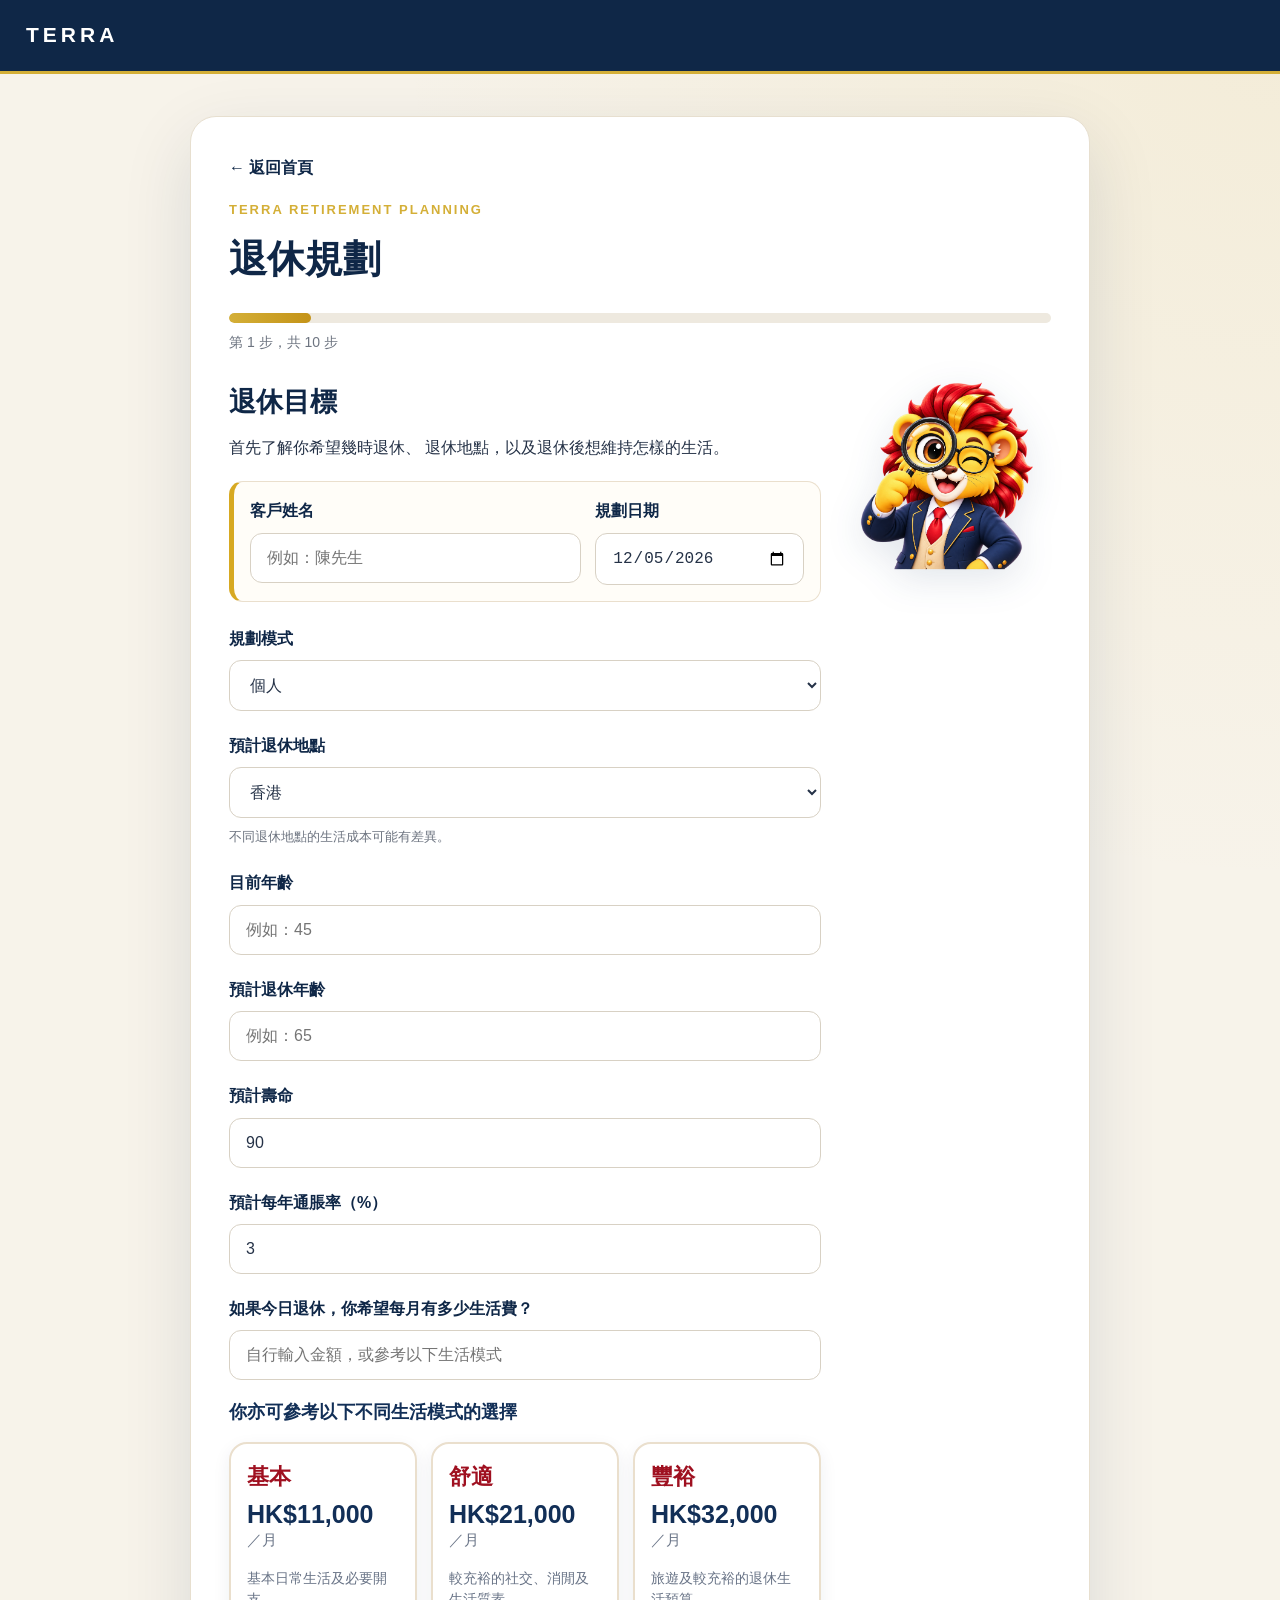
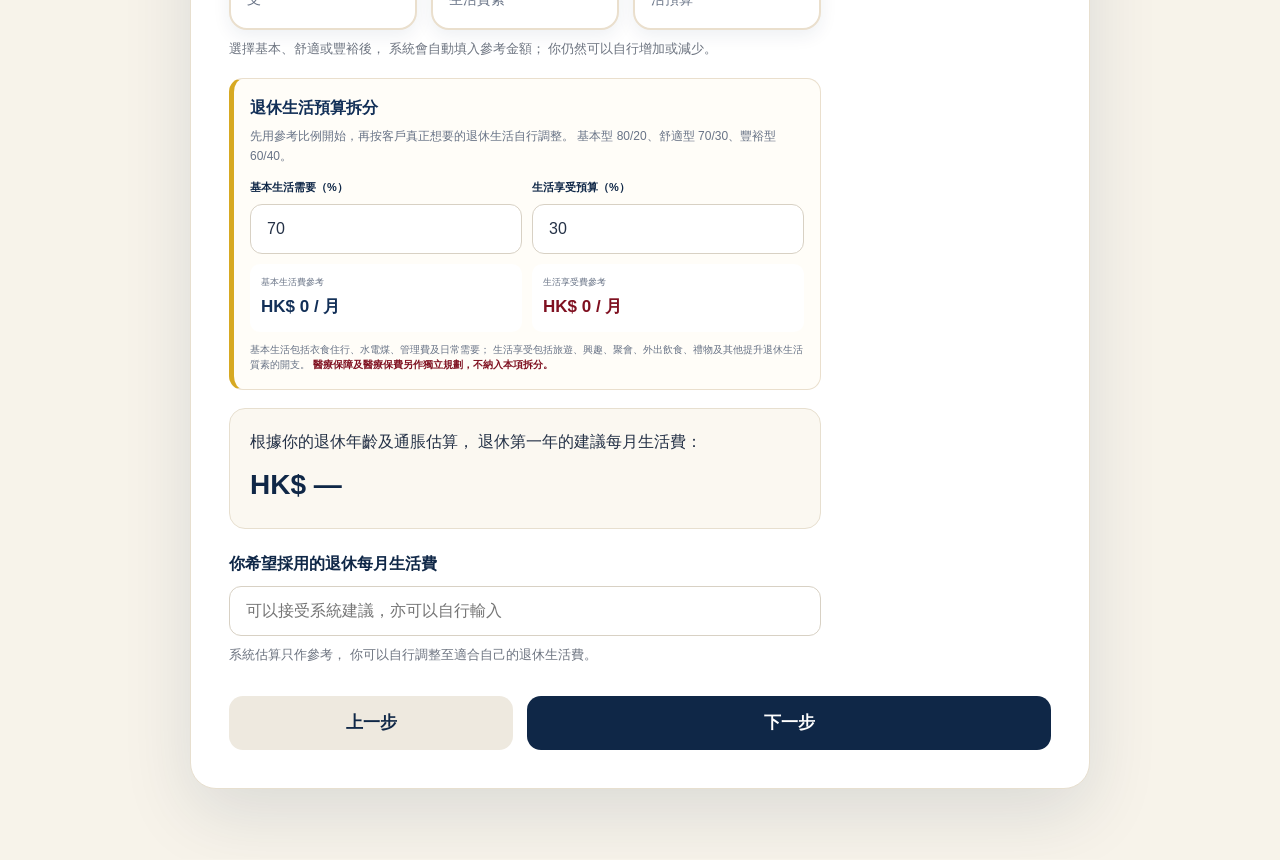
==== planner.html @ b7e26042 "Update planner.html" ====
<!DOCTYPE html>
<html lang="zh-HK">

<head>
  <meta charset="UTF-8">

  <meta
    name="viewport"
    content="width=device-width, initial-scale=1.0"
  >

  <title>
    TERRA Retirement Planning
  </title>

  <link
    rel="stylesheet"
    href="style.css"
  >

  <style>
    @media print {
      body.print-step8-only * {
        visibility: hidden !important;
      }

      body.print-step8-only .planner-step[data-step="8"],
      body.print-step8-only .planner-step[data-step="8"] * {
        visibility: visible !important;
      }

      body.print-step8-only .planner-step[data-step="8"] {
        display:block !important;
        position:absolute;
        left:0;
        top:0;
        width:100%;
        padding:18px;
        background:#ffffff;
      }

      body.print-step8-only .step8-share-actions,
      body.print-step8-only .planner-actions,
      body.print-step8-only .top-bar,
      body.print-step8-only .back-link,
      body.print-step8-only .progress,
      body.print-step8-only .step-label,
      body.print-step8-only .eyebrow,
      body.print-step8-only h1 {
        display:none !important;
      }

      body.print-step8-only .planner-container,
      body.print-step8-only .planner-page {
        width:100% !important;
        max-width:none !important;
        margin:0 !important;
        padding:0 !important;
      }
    }
  </style>

</head>


<body>

<header class="top-bar">
  <div class="logo">
    TERRA
  </div>
</header>


<main class="planner-page">

  <div class="planner-container">

    <a
      href="index.html"
      class="back-link"
    >
      ← 返回首頁
    </a>


    <p class="eyebrow">
      TERRA Retirement Planning
    </p>


    <h1>
      退休規劃
    </h1>


    <div class="progress">
      <div
        id="progressBar"
        class="progress-bar"
      ></div>
    </div>


    <p
      id="stepLabel"
      class="step-label"
    >
      第 1 步，共 10 步
    </p>


    <form id="retirementForm">


      <!-- ==================================
           STEP 1
      =================================== -->

      <section
        class="planner-step active"
        data-step="1"
      >

        <div class="step-layout">

          <div class="step-main">

            <h2>
              退休目標
            </h2>


            <p>
              首先了解你希望幾時退休、
              退休地點，以及退休後想維持怎樣的生活。
            </p>


            <div
              style="
                display:grid;
                grid-template-columns:1.35fr .85fr;
                gap:14px;
                margin:20px 0 24px;
                padding:16px;
                border:1px solid #eadfcd;
                border-left:5px solid #d7a922;
                border-radius:14px;
                background:#fffdf8;
              "
            >

              <div class="form-group" style="margin:0;">

                <label for="clientName">
                  客戶姓名
                </label>

                <input
                  type="text"
                  id="clientName"
                  autocomplete="name"
                  placeholder="例如：陳先生"
                >

              </div>


              <div class="form-group" style="margin:0;">

                <label for="planningDate">
                  規劃日期
                </label>

                <input
                  type="date"
                  id="planningDate"
                >

              </div>

            </div>


            <div class="form-group">

              <label for="planningMode">
                規劃模式
              </label>

              <select id="planningMode">

                <option value="individual">
                  個人
                </option>

                <option value="couple">
                  夫婦
                </option>

              </select>

            </div>


            <div class="form-group">

              <label for="retirementLocation">
                預計退休地點
              </label>

              <select id="retirementLocation">

                <option value="hongkong">
                  香港
                </option>

                <option value="mainland">
                  中國內地
                </option>

                <option value="greater-bay-area">
                  大灣區
                </option>

                <option value="asia">
                  亞洲其他地區
                </option>

                <option value="overseas">
                  海外
                </option>

                <option value="undecided">
                  尚未決定
                </option>

              </select>

              <small>
                不同退休地點的生活成本可能有差異。
              </small>

            </div>


            <div class="form-group">

              <label for="currentAge">
                目前年齡
              </label>

              <input
                type="number"
                id="currentAge"
                min="18"
                max="100"
                placeholder="例如：45"
              >

            </div>


            <div class="form-group">

              <label for="retirementAge">
                預計退休年齡
              </label>

              <input
                type="number"
                id="retirementAge"
                min="40"
                max="100"
                placeholder="例如：65"
              >

            </div>


            <div class="form-group">

              <label for="lifeExpectancy">
                預計壽命
              </label>

              <input
                type="number"
                id="lifeExpectancy"
                min="60"
                max="120"
                value="90"
              >

            </div>


            <div class="form-group">

              <label for="inflationRate">
                預計每年通脹率（%）
              </label>

              <input
                type="number"
                id="inflationRate"
                value="3"
                step="0.1"
              >

            </div>


            <div class="form-group">

              <label for="todayExpense">
                如果今日退休，你希望每月有多少生活費？
              </label>

              <input
                type="number"
                id="todayExpense"
                min="0"
                placeholder="自行輸入金額，或參考以下生活模式"
              >


              <div class="lifestyle-reference">

                <p class="lifestyle-reference-title">
                  你亦可參考以下不同生活模式的選擇
                </p>


                <div class="lifestyle-options">

                  <button
                    type="button"
                    class="lifestyle-card"
                    data-lifestyle="basic"
                    data-expense="11000"
                    data-essential-pct="80"
                  >

                    <span class="lifestyle-name">
                      基本
                    </span>

                    <strong>
                      HK$11,000
                    </strong>

                    <span class="lifestyle-period">
                      ／月
                    </span>

                    <small>
                      基本日常生活及必要開支
                    </small>

                  </button>


                  <button
                    type="button"
                    class="lifestyle-card"
                    data-lifestyle="comfortable"
                    data-expense="21000"
                    data-essential-pct="70"
                  >

                    <span class="lifestyle-name">
                      舒適
                    </span>

                    <strong>
                      HK$21,000
                    </strong>

                    <span class="lifestyle-period">
                      ／月
                    </span>

                    <small>
                      較充裕的社交、消閒及生活質素
                    </small>

                  </button>


                  <button
                    type="button"
                    class="lifestyle-card"
                    data-lifestyle="affluent"
                    data-expense="32000"
                    data-essential-pct="60"
                  >

                    <span class="lifestyle-name">
                      豐裕
                    </span>

                    <strong>
                      HK$32,000
                    </strong>

                    <span class="lifestyle-period">
                      ／月
                    </span>

                    <small>
                      旅遊及較充裕的退休生活預算
                    </small>

                  </button>

                </div>

              </div>


              <small>
                選擇基本、舒適或豐裕後，
                系統會自動填入參考金額；
                你仍然可以自行增加或減少。
              </small>


              <div
                style="
                  margin-top:18px;
                  padding:16px;
                  border:1px solid #eadfcd;
                  border-left:5px solid #d7a922;
                  border-radius:14px;
                  background:#fffdf8;
                "
              >
                <strong style="display:block;color:#122f57;font-size:16px;">退休生活預算拆分</strong>
                <p style="margin:6px 0 12px;color:#687386;font-size:12px;line-height:1.6;">
                  先用參考比例開始，再按客戶真正想要的退休生活自行調整。
                  基本型 80/20、舒適型 70/30、豐裕型 60/40。
                </p>
                <div style="display:grid;grid-template-columns:1fr 1fr;gap:10px;">
                  <div>
                    <label for="essentialExpensePct" style="font-size:11px;">基本生活需要（%）</label>
                    <input type="number" id="essentialExpensePct" min="0" max="100" value="70" step="1">
                  </div>
                  <div>
                    <label for="enjoymentExpensePct" style="font-size:11px;">生活享受預算（%）</label>
                    <input type="number" id="enjoymentExpensePct" min="0" max="100" value="30" step="1">
                  </div>
                </div>
                <div style="display:grid;grid-template-columns:1fr 1fr;gap:10px;margin-top:10px;">
                  <div style="padding:11px;border-radius:10px;background:#ffffff;">
                    <span style="display:block;color:#687386;font-size:9px;">基本生活費參考</span>
                    <strong id="essentialExpensePreview" style="display:block;color:#122f57;font-size:17px;margin-top:3px;">HK$ —</strong>
                  </div>
                  <div style="padding:11px;border-radius:10px;background:#ffffff;">
                    <span style="display:block;color:#687386;font-size:9px;">生活享受費參考</span>
                    <strong id="enjoymentExpensePreview" style="display:block;color:#7f1020;font-size:17px;margin-top:3px;">HK$ —</strong>
                  </div>
                </div>
                <p style="margin:10px 0 0;color:#687386;font-size:10px;line-height:1.55;">
                  基本生活包括衣食住行、水電煤、管理費及日常需要；
                  生活享受包括旅遊、興趣、聚會、外出飲食、禮物及其他提升退休生活質素的開支。
                  <strong style="color:#7f1020;">醫療保障及醫療保費另作獨立規劃，不納入本項拆分。</strong>
                </p>
              </div>

            </div>


            <div class="calculation-preview">

              <p>
                根據你的退休年齡及通脹估算，
                退休第一年的建議每月生活費：
              </p>

              <strong id="suggestedExpense">
                HK$ —
              </strong>

            </div>


            <div class="form-group">

              <label for="acceptedExpense">
                你希望採用的退休每月生活費
              </label>

              <input
                type="number"
                id="acceptedExpense"
                min="0"
                placeholder="可以接受系統建議，亦可以自行輸入"
              >

              <small>
                系統估算只作參考，
                你可以自行調整至適合自己的退休生活費。
              </small>

            </div>

          </div>


          <aside class="step-tero-panel">

            <img
              src="Tero-analysis.png"
              alt="TERO"
              class="step-tero-image"
            >

            <div class="tero-message">
              <strong>
                TERO 提提你
              </strong>
            </div>

          </aside>

        </div>

      </section>


      <!-- ==================================
           STEP 2
      =================================== -->

      <section
        class="planner-step"
        data-step="2"
      >

        <h2>
          退休支出分析
        </h2>


        <p>
          系統會根據退休年齡、壽命、
          通脹及你選擇的生活費，
          計算每一年退休支出。
        </p>


        <div
          class="strategy-box"
          style="margin-top:22px;"
        >

          <h3>
            80歲後生活費假設
          </h3>


          <p
            style="
              margin-bottom:16px;
              color:#687386;
            "
          >
            你可以選擇是否假設
            80歲後日常生活消費下降。
          </p>


          <label
            style="
              display:flex;
              gap:12px;
              align-items:flex-start;
              padding:14px;
              border:1px solid #eadfcd;
              border-radius:12px;
              margin-bottom:12px;
              cursor:pointer;
            "
          >

            <input
              type="radio"
              name="age80ExpenseOption"
              value="reduce"
              checked
              style="
                width:auto;
                margin-top:5px;
              "
            >

            <span>

              <strong>
                80歲後生活費下降 30%
              </strong>

              <small>
                由80歲開始，
                日常生活消費按原水平的70%計算。
              </small>

            </span>

          </label>


          <label
            style="
              display:flex;
              gap:12px;
              align-items:flex-start;
              padding:14px;
              border:1px solid #eadfcd;
              border-radius:12px;
              cursor:pointer;
            "
          >

            <input
              type="radio"
              name="age80ExpenseOption"
              value="keep"
              style="
                width:auto;
                margin-top:5px;
              "
            >

            <span>

              <strong>
                維持原有生活費水平
              </strong>

              <small>
                80歲後不作30%下調，
                繼續按原有生活費及通脹計算。
              </small>

            </span>

          </label>


          <div
            style="
              margin-top:16px;
              padding:14px 16px;
              background:#fff8f7;
              border-left:4px solid #9f1020;
              border-radius:10px;
              font-size:14px;
              line-height:1.7;
            "
          >

            <strong>
              提示：
            </strong>

            本規劃假設 80 歲後日常生活消費下降 30%，
            並在其後年份繼續按通脹調整；
            實際支出仍會因個人生活模式及醫療需要而有所不同。

          </div>

        </div>


        <div id="expenseSummary">
          每年退休現金流將會顯示在這裡。
        </div>

      </section>


      <!-- ==================================
           STEP 3
      =================================== -->

      <section
        class="planner-step"
        data-step="3"
      >

        <div
          style="
            display:flex;
            justify-content:space-between;
            align-items:flex-start;
            gap:24px;
          "
        >

          <div>

            <h2>
              現有累積財富
            </h2>

            <p
              style="
                color:#687386;
                margin-top:8px;
              "
            >
              輸入你目前持有的主要資產及預期回報率，
              系統會估算退休時的預計價值。
            </p>

          </div>


          <img
            src="tero-tea.png"
            alt="TERO Tea"
            style="
              width:105px;
              max-width:22vw;
              height:auto;
              flex-shrink:0;
              object-fit:contain;
            "
          >

        </div>


        <div class="form-group">

          <label>
            銀行活期存款（HK$）
          </label>

          <input
            type="number"
            id="cashBalance"
            value="0"
          >

        </div>


        <div class="form-group">

          <label>
            銀行存款預期回報率（%）
          </label>

          <input
            type="number"
            id="cashReturn"
            value="1"
            step="0.1"
          >

        </div>


        <div class="form-group">

          <label>
            定息戶口（HK$）
          </label>

          <input
            type="number"
            id="fixedBalance"
            value="0"
          >

        </div>


        <div class="form-group">

          <label>
            定息戶口回報率（%）
          </label>

          <input
            type="number"
            id="fixedReturn"
            value="3"
            step="0.1"
          >

        </div>


        <div class="form-group">

          <label>
            保險戶口（HK$）
          </label>

          <input
            type="number"
            id="insuranceBalance"
            value="0"
          >

        </div>


        <div class="form-group">

          <label>
            保險戶口預期回報率（%）
          </label>

          <input
            type="number"
            id="insuranceReturn"
            value="6"
            step="0.1"
          >

        </div>


        <div class="form-group">

          <label>
            股票戶口（HK$）
          </label>

          <input
            type="number"
            id="stockBalance"
            value="0"
          >

        </div>


        <div class="form-group">

          <label>
            股票戶口預期回報率（%）
          </label>

          <input
            type="number"
            id="stockReturn"
            value="7"
            step="0.1"
          >

        </div>


        <div class="form-group">

          <label>
            基金戶口（HK$）
          </label>

          <input
            type="number"
            id="fundBalance"
            value="0"
          >

        </div>


        <div class="form-group">

          <label>
            基金戶口預期回報率（%）
          </label>

          <input
            type="number"
            id="fundReturn"
            value="5"
            step="0.1"
          >

        </div>

      </section>

<!-- ==================================
     STEP 4
=================================== -->

<section
  class="planner-step"
  data-step="4"
>

  <div
    style="
      display:flex;
      justify-content:space-between;
      align-items:flex-start;
      gap:24px;
      margin-bottom:20px;
    "
  >

    <div>

      <h2>
        強積金 MPF
      </h2>

      <p
        style="
          color:#687386;
          margin-top:8px;
          line-height:1.7;
        "
      >
        輸入你目前的 MPF 結餘、每月供款及預期回報率，
        系統會估算退休時的 MPF 價值。
      </p>

    </div>


    <img
      src="terompf.png"
      alt="TERO MPF"
      style="
        width:120px;
        max-width:22vw;
        height:auto;
        flex-shrink:0;
        object-fit:contain;
      "
    >

  </div>


  <!-- 現有 MPF -->

  <div class="form-group">

    <label for="mpfBalance">
      現有 MPF 結餘（HK$）
    </label>

    <input
      type="number"
      id="mpfBalance"
      value="0"
      min="0"
    >

  </div>


  <!-- 每月供款 -->

  <div class="form-group">

    <label for="mpfMonthly">
      每月 MPF 供款（HK$）
    </label>

    <input
      type="number"
      id="mpfMonthly"
      value="0"
      min="0"
    >

    <small>
      包括僱員及僱主供款，可按實際情況自行輸入。
    </small>

  </div>


  <!-- MPF 投資取向 -->

  <div
    class="form-group"
    style="
      margin-top:28px;
    "
  >

    <label>
      你目前的 MPF 投資取向
    </label>


    <p
      style="
        color:#687386;
        margin-top:8px;
        margin-bottom:16px;
        line-height:1.7;
      "
    >
      如果你不確定應採用甚麼回報率，
      可以參考以下三種簡化的退休規劃假設。
    </p>


    <div
      id="mpfProfileOptions"
      style="
        display:grid;
        grid-template-columns:
          repeat(3, minmax(0,1fr));
        gap:14px;
        margin-bottom:18px;
      "
    >


      <!-- 保守 -->

      <button
        type="button"
        class="mpf-profile-card"
        data-mpf-profile="conservative"
        data-mpf-return="2"
        style="
          padding:20px 16px;
          border:2px solid #eadfcd;
          border-radius:16px;
          background:#fffdf8;
          text-align:left;
          cursor:pointer;
          transition:0.2s ease;
        "
      >

        <span
          style="
            display:block;
            font-size:18px;
            font-weight:800;
            color:#122f57;
            margin-bottom:8px;
          "
        >
          保守型
        </span>

        <strong
          style="
            display:block;
            font-size:26px;
            color:#d7a922;
            margin-bottom:8px;
          "
        >
          2%
        </strong>

        <small
          style="
            color:#687386;
            line-height:1.6;
          "
        >
          偏重較低波幅資產，
          適合較著重穩定性的規劃假設。
        </small>

      </button>


      <!-- 平衡 -->

      <button
        type="button"
        class="mpf-profile-card"
        data-mpf-profile="balanced"
        data-mpf-return="4.5"
        style="
          padding:20px 16px;
          border:2px solid #eadfcd;
          border-radius:16px;
          background:#fffdf8;
          text-align:left;
          cursor:pointer;
          transition:0.2s ease;
        "
      >

        <span
          style="
            display:block;
            font-size:18px;
            font-weight:800;
            color:#122f57;
            margin-bottom:8px;
          "
        >
          平衡型
        </span>

        <strong
          style="
            display:block;
            font-size:26px;
            color:#d7a922;
            margin-bottom:8px;
          "
        >
          4.5%
        </strong>

        <small
          style="
            color:#687386;
            line-height:1.6;
          "
        >
          股票與較穩定資產並重，
          作為中等風險的簡化假設。
        </small>

      </button>


      <!-- 增長 -->

      <button
        type="button"
        class="mpf-profile-card"
        data-mpf-profile="growth"
        data-mpf-return="5.5"
        style="
          padding:20px 16px;
          border:2px solid #eadfcd;
          border-radius:16px;
          background:#fffdf8;
          text-align:left;
          cursor:pointer;
          transition:0.2s ease;
        "
      >

        <span
          style="
            display:block;
            font-size:18px;
            font-weight:800;
            color:#122f57;
            margin-bottom:8px;
          "
        >
          增長型
        </span>

        <strong
          style="
            display:block;
            font-size:26px;
            color:#d7a922;
            margin-bottom:8px;
          "
        >
          5.5%
        </strong>

        <small
          style="
            color:#687386;
            line-height:1.6;
          "
        >
          股票比重較高，
          適合作較長期增長的規劃假設。
        </small>

      </button>

    </div>


    <div
      style="
        padding:14px 16px;
        background:#fff8f7;
        border-left:4px solid #9f1020;
        border-radius:10px;
        color:#687386;
        font-size:14px;
        line-height:1.7;
      "
    >

      <strong
        style="
          color:#122f57;
        "
      >
        提示：
      </strong>

      以上回報率只作退休規劃參考，
      並不代表任何 MPF 基金的保證回報。
      不同受託人、基金及投資組合的實際表現均可能不同。

    </div>

  </div>


  <!-- 自行設定回報 -->

  <div class="form-group">

    <label for="mpfReturn">
      MPF 預期回報率（%）
    </label>

    <input
      type="number"
      id="mpfReturn"
      value="4"
      step="0.1"
    >

    <small>
      你可以採用上面的參考水平，
      或自行輸入適合自己的預期回報率。
    </small>

  </div>


  <!-- MPF 預計開始動用年齡 -->
  <div style="margin-top:26px;padding:16px;border:2px solid #d7a922;border-radius:15px;background:#fff9e8;">
    <strong style="display:block;color:#122f57;font-size:16px;">MPF 預計開始動用年齡</strong>
    <p style="margin:6px 0 12px;color:#687386;font-size:11px;line-height:1.6;">
      如退休年齡早於 MPF 可動用年齡，兩者之間會形成「退休橋接期」，
      需要先由其他資產及過渡收入支持生活費。
    </p>
    <div style="display:grid;grid-template-columns:1fr 1fr;gap:10px;">
      <label style="display:flex;align-items:flex-start;gap:8px;padding:11px;border:1px solid #eadfcd;border-radius:11px;background:#ffffff;cursor:pointer;">
        <input type="radio" name="mpfAccessAge" value="60" style="width:auto;margin-top:3px;">
        <span><strong style="display:block;color:#7f1020;font-size:12px;">60歲｜提早退休情境</strong>
        <small style="display:block;color:#687386;font-size:9px;line-height:1.5;">只作符合相關提早退休提取條件的規劃情境。</small></span>
      </label>
      <label style="display:flex;align-items:flex-start;gap:8px;padding:11px;border:2px solid #d7a922;border-radius:11px;background:#ffffff;cursor:pointer;">
        <input type="radio" name="mpfAccessAge" value="65" checked style="width:auto;margin-top:3px;">
        <span><strong style="display:block;color:#122f57;font-size:12px;">65歲｜一般情境</strong>
        <small style="display:block;color:#687386;font-size:9px;line-height:1.5;">MPF 在65歲前不納入可提款資產。</small></span>
      </label>
    </div>
    <p id="mpfAccessAgeNote" style="margin:9px 0 0;color:#687386;font-size:9px;line-height:1.55;">
      *實際提取資格及程序應以最新 MPF 規定及客戶實際情況確認。
    </p>
  </div>

  <!-- 即時計算結果 -->

  <div
    style="
      margin-top:30px;
    "
  >

    <h3>
      MPF 退休預測
    </h3>


    <p
      style="
        color:#687386;
        margin-top:6px;
        margin-bottom:18px;
      "
    >
      以下結果會隨你的 MPF 結餘、
      每月供款及回報率即時更新。
    </p>


    <div
      style="
        display:grid;
        grid-template-columns:
          repeat(2, minmax(0,1fr));
        gap:14px;
      "
    >


      <!-- 現有 -->

      <div
        class="calculation-preview"
        style="
          margin:0;
        "
      >

        <p>
          現有 MPF
        </p>

        <strong id="mpfCurrentPreview">
          HK$ —
        </strong>

      </div>


      <!-- 未來供款本金 -->

      <div
        class="calculation-preview"
        style="
          margin:0;
        "
      >

        <p>
          退休前預計新增供款
        </p>

        <strong id="mpfContributionPreview">
          HK$ —
        </strong>

      </div>


      <!-- 投資增值 -->

      <div
        class="calculation-preview"
        style="
          margin:0;
        "
      >

        <p>
          預計投資增值
        </p>

        <strong
          id="mpfGrowthPreview"
          style="
            color:#9f1020;
          "
        >
          HK$ —
        </strong>

      </div>


      <!-- 年期 -->

      <div
        class="calculation-preview"
        style="
          margin:0;
        "
      >

        <p>
          距離退休
        </p>

        <strong id="mpfYearsPreview">
          — 年
        </strong>

      </div>

    </div>


    <!-- 最終 MPF -->

    <div
      style="
        margin-top:18px;
        padding:24px;
        border-radius:18px;
        background:#122f57;
        color:#ffffff;
      "
    >

      <span
        style="
          display:block;
          opacity:0.76;
          font-size:15px;
          margin-bottom:8px;
        "
      >
        預計退休時 MPF
      </span>

      <strong
        id="futureMPF"
        style="
          display:block;
          font-size:34px;
          color:#ffffff;
        "
      >
        HK$ —
      </strong>

    </div>

  </div>


  <p
    style="
      margin-top:14px;
      color:#687386;
      font-size:13px;
      line-height:1.7;
    "
  >
    *以上為數學估算，假設回報率維持不變。
    MPF 基金價格及回報會升亦會跌，
    實際退休金額可能與估算結果不同。
  </p>

</section>
      
<!-- ==================================
     STEP 5
=================================== -->

<section
  class="planner-step"
  data-step="5"
>

  <!-- 標題 + TERO -->

  <div
    style="
      display:flex;
      justify-content:space-between;
      align-items:flex-start;
      gap:24px;
      margin-bottom:24px;
    "
  >

    <div>

      <h2>
        退休固定收入及其他支援
      </h2>

      <p
        style="
          color:#687386;
          margin-top:8px;
          line-height:1.7;
        "
      >
        整理退休後可能持續收到的固定收入，
        讓你更清楚每月有多少穩定現金流。
      </p>

    </div>


    <img
      src="otherincome.png"
      alt="TERO Retirement Income"
      style="
        width:120px;
        max-width:22vw;
        height:auto;
        flex-shrink:0;
        object-fit:contain;
      "
    >

  </div>


  <!-- ==================================
       政府津貼
  =================================== -->

  <div
    class="form-group"
    style="
      margin-top:22px;
    "
  >

    <div
      style="
        display:flex;
        align-items:center;
        gap:10px;
        margin-bottom:10px;
      "
    >

      <label
        for="governmentSupportSelect"
        style="margin:0;"
      >
        政府長者津貼
      </label>


      <button
        type="button"
        class="terra-info-toggle"
        data-target="governmentSupportInfo"
        aria-expanded="false"
        aria-label="查看政府長者津貼資料"
        style="
          width:30px;
          height:30px;
          min-width:30px;
          padding:0;
          border:2px solid #d7a922;
          border-radius:50%;
          background:#122f57;
          color:#ffffff;
          font-size:17px;
          font-weight:900;
          line-height:26px;
          text-align:center;
          cursor:pointer;
          box-shadow:
            0 4px 10px
            rgba(18,47,87,0.16);
        "
      >
        ?
      </button>

    </div>


    <select id="governmentSupportSelect">

      <option
        value="0"
        data-support-type="none"
      >
        沒有／暫不計算
      </option>

      <option
        value="1675"
        data-support-type="oaa"
      >
        高齡津貼（生果金）－ HK$1,675／月
      </option>

      <option
        value="4345"
        data-support-type="oala"
      >
        長者生活津貼（長生津）－ HK$4,345／月
      </option>

    </select>


    <!--
      保留原有 ID。
      後面的退休收入及退休缺口計算
      仍會讀 governmentSupport。
    -->

    <input
      type="hidden"
      id="governmentSupport"
      value="0"
    >


    <small>
      請只在你預期符合相關資格時選擇。
      實際資格及金額以社會福利署最新公布為準。
    </small>


    <!-- 政府津貼資料 -->

    <div
      id="governmentSupportInfo"
      class="terra-info-panel"
      hidden
      style="
        margin-top:14px;
        padding:18px;
        border:1px solid #eadfcd;
        border-left:5px solid #d7a922;
        border-radius:14px;
        background:#fffdf8;
        line-height:1.75;
        color:#27364a;
      "
    >

      <h4
        style="
          margin:0 0 12px;
          color:#122f57;
          font-size:17px;
        "
      >
        政府長者津貼參考
      </h4>


      <div
        style="
          margin-bottom:16px;
          padding-bottom:16px;
          border-bottom:1px solid #eadfcd;
        "
      >

        <strong
          style="
            color:#122f57;
          "
        >
          高齡津貼（生果金）
        </strong>

        <p style="margin:8px 0 0;">
          • 70歲或以上
          <br>
          • 不設經濟狀況審查
          <br>
          • 每月 HK$1,675
        </p>

      </div>


      <div>

        <strong
          style="
            color:#122f57;
          "
        >
          長者生活津貼（長生津）
        </strong>

        <p style="margin:8px 0 0;">
          • 65歲或以上
          <br>
          • 每月 HK$4,345
          <br>
          • 單身每月入息上限：
          HK$10,900
          <br>
          • 夫婦每月入息上限：
          HK$16,680
          <br>
          • 單身資產上限：
          HK$415,000
          <br>
          • 夫婦資產上限：
          HK$630,000
        </p>

      </div>


      <p
        style="
          margin:14px 0 0;
          color:#687386;
          font-size:13px;
        "
      >
        *以上為2026年2月1日起的參考資料。
        居港要求、入息及資產定義等詳細條件，
        請以社會福利署最新規定為準。
      </p>

    </div>

  </div>


  <!-- ==================================
       家人支援
  =================================== -->

  <div class="form-group">

    <label for="familySupport">
      家人支援（每月 HK$）
    </label>

    <input
      type="number"
      id="familySupport"
      value="0"
      min="0"
    >

  </div>


  <!-- ==================================
       租金收入
  =================================== -->

  <div class="form-group">

    <label for="rentalIncome">
      租金收入（每月 HK$）
    </label>

    <input
      type="number"
      id="rentalIncome"
      value="0"
      min="0"
    >

  </div>


  <!-- ==================================
       香港年金
  =================================== -->

  <div class="form-group">

    <div
      style="
        display:flex;
        align-items:center;
        gap:10px;
        margin-bottom:10px;
      "
    >

      <label
        for="hkAnnuity"
        style="margin:0;"
      >
        香港年金收入（每月 HK$）
      </label>


      <button
        type="button"
        class="terra-info-toggle"
        data-target="hkAnnuityInfo"
        aria-expanded="false"
        aria-label="查看香港年金資料"
        style="
          width:30px;
          height:30px;
          min-width:30px;
          padding:0;
          border:2px solid #d7a922;
          border-radius:50%;
          background:#122f57;
          color:#ffffff;
          font-size:17px;
          font-weight:900;
          line-height:26px;
          text-align:center;
          cursor:pointer;
          box-shadow:
            0 4px 10px
            rgba(18,47,87,0.16);
        "
      >
        ?
      </button>

    </div>


    <input
      type="number"
      id="hkAnnuity"
      value="0"
      min="0"
    >


    <div
      style="
        margin-top:12px;
      "
    >

      <a
        href="https://www.hkmca.hk/hk/tool/calculator_web_tc.php"
        target="_blank"
        rel="noopener noreferrer"
        style="
          display:inline-block;
          padding:11px 18px;
          border-radius:10px;
          background:#122f57;
          color:#ffffff;
          text-decoration:none;
          font-weight:800;
        "
      >
        計算香港年金 ↗
      </a>

    </div>


    <!-- 香港年金資料 -->

    <div
      id="hkAnnuityInfo"
      class="terra-info-panel"
      hidden
      style="
        margin-top:14px;
        padding:18px;
        border:1px solid #eadfcd;
        border-left:5px solid #d7a922;
        border-radius:14px;
        background:#fffdf8;
        line-height:1.75;
        color:#27364a;
      "
    >

      <h4
        style="
          margin:0 0 10px;
          color:#122f57;
          font-size:17px;
        "
      >
        香港年金參考
      </h4>

      <p style="margin:0;">
        • 一般適用於60歲或以上人士
        <br>
        • 須持有效香港永久性居民身份證
        <br>
        • 以一筆過保費投保
        <br>
        • 保費範圍：
        HK$50,000 至 HK$5,000,000
        <br>
        • 提供終身年金收入
      </p>


      <p
        style="
          margin:12px 0 0;
          color:#687386;
          font-size:13px;
        "
      >
        *實際申請資格、年金金額及條款，
        以香港年金有限公司最新公布為準。
      </p>

    </div>

  </div>


  <!-- ==================================
       安老按揭
  =================================== -->

  <div class="form-group">

    <div
      style="
        display:flex;
        align-items:center;
        gap:10px;
        margin-bottom:10px;
      "
    >

      <label
        for="reverseMortgage"
        style="margin:0;"
      >
        安老按揭／逆按揭收入（每月 HK$）
      </label>


      <button
        type="button"
        class="terra-info-toggle"
        data-target="reverseMortgageInfo"
        aria-expanded="false"
        aria-label="查看安老按揭資料"
        style="
          width:30px;
          height:30px;
          min-width:30px;
          padding:0;
          border:2px solid #d7a922;
          border-radius:50%;
          background:#122f57;
          color:#ffffff;
          font-size:17px;
          font-weight:900;
          line-height:26px;
          text-align:center;
          cursor:pointer;
          box-shadow:
            0 4px 10px
            rgba(18,47,87,0.16);
        "
      >
        ?
      </button>

    </div>


    <input
      type="number"
      id="reverseMortgage"
      value="0"
      min="0"
    >


    <div
      style="
        margin-top:12px;
      "
    >

      <a
        href="https://www.hkmc.com.hk/chi/online_tools/reverse_mortgage_programme/reverse_mortgage_calculator.html"
        target="_blank"
        rel="noopener noreferrer"
        style="
          display:inline-block;
          padding:11px 18px;
          border-radius:10px;
          background:#122f57;
          color:#ffffff;
          text-decoration:none;
          font-weight:800;
        "
      >
        計算安老按揭 ↗
      </a>

    </div>


    <!-- 安老按揭資料 -->

    <div
      id="reverseMortgageInfo"
      class="terra-info-panel"
      hidden
      style="
        margin-top:14px;
        padding:18px;
        border:1px solid #eadfcd;
        border-left:5px solid #d7a922;
        border-radius:14px;
        background:#fffdf8;
        line-height:1.75;
        color:#27364a;
      "
    >

      <h4
        style="
          margin:0 0 10px;
          color:#122f57;
          font-size:17px;
        "
      >
        安老按揭參考
      </h4>


      <p style="margin:0;">
        • 一般申請人須55歲或以上
        <br>
        • 持有效香港身份證
        <br>
        • 以合資格香港住宅物業作抵押
        <br>
        • 部分未補地價資助出售房屋
        一般須60歲或以上
        <br>
        • 貸款金額及每月年金會受
        年齡、物業估值、付款年期等因素影響
      </p>


      <p
        style="
          margin:12px 0 0;
          color:#687386;
          font-size:13px;
        "
      >
        *實際申請資格、物業要求及批核結果，
        以香港按揭證券有限公司及參與銀行
        最新規定為準。
      </p>

    </div>

  </div>


  <!-- ==================================
       半退休／過渡工作收入
  =================================== -->

  <div style="margin:24px 0;padding:16px;border:2px solid #d7a922;border-radius:15px;background:#fff9e8;">
    <strong style="display:block;color:#122f57;font-size:16px;">半退休／過渡工作收入</strong>
    <p style="margin:6px 0 12px;color:#687386;font-size:11px;line-height:1.6;">
      如果正式退休後仍想做較輕鬆的工作，可設定一段有限年期的過渡收入，
      用來減低提早退休橋接期的資產提款壓力。
    </p>
    <label style="display:flex;align-items:center;gap:8px;margin-bottom:12px;cursor:pointer;">
      <input type="checkbox" id="semiRetirementEnabled" style="width:auto;">
      <strong style="color:#7f1020;font-size:12px;">計入半退休／輕鬆工作收入</strong>
    </label>
    <div id="semiRetirementFields" hidden style="display:grid;grid-template-columns:1.2fr .8fr .8fr;gap:10px;">
      <div><label for="semiRetirementIncome" style="font-size:11px;">預計當時每月工作收入（HK$）</label><input type="number" id="semiRetirementIncome" value="0" min="0"><small style="display:block;margin-top:4px;color:#687386;font-size:8px;">以開始半退休工作時預計實際收到的金額輸入</small></div>
      <div><label for="semiRetirementStartAge" style="font-size:11px;">由幾歲開始</label><input type="number" id="semiRetirementStartAge" min="40" max="100"></div>
      <div><label for="semiRetirementEndAge" style="font-size:11px;">做到幾歲</label><input type="number" id="semiRetirementEndAge" min="40" max="100"></div>
    </div>
    <p id="semiRetirementNote" style="margin:9px 0 0;color:#687386;font-size:9px;line-height:1.55;">
      *只會在所設定的年齡期間計入；此收入不會再按通脹調整。
    </p>
  </div>

  <!-- ==================================
       其他退休收入
  =================================== -->

  <div class="form-group">

    <label for="otherIncome">
      其他預計退休收入（每月 HK$）
    </label>

    <input
      type="number"
      id="otherIncome"
      value="0"
      min="0"
    >

    <small>
      例如私人年金、海外退休收入或其他長期定期現金流。此金額按退休期間預計實際收到的每月金額輸入，系統不會再按通脹調整。
    </small>

  </div>


  <!-- ==================================
       即時退休收入總覽
  =================================== -->

  <div
    style="
      margin-top:30px;
    "
  >

    <h3>
      每月固定退休收入總覽
    </h3>


    <p
      style="
        color:#687386;
        margin-top:6px;
        margin-bottom:18px;
      "
    >
      以下金額會隨你的選擇及輸入即時更新。
    </p>


    <div
      style="
        display:grid;
        grid-template-columns:
          repeat(2,minmax(0,1fr));
        gap:14px;
      "
    >

      <div class="calculation-preview">

        <p>
          政府津貼
        </p>

        <strong id="incomeGovernmentPreview">
          HK$ 0
        </strong>

      </div>


      <div class="calculation-preview">

        <p>
          家人支援
        </p>

        <strong id="incomeFamilyPreview">
          HK$ 0
        </strong>

      </div>


      <div class="calculation-preview">

        <p>
          租金收入
        </p>

        <strong id="incomeRentalPreview">
          HK$ 0
        </strong>

      </div>


      <div class="calculation-preview">

        <p>
          香港年金
        </p>

        <strong id="incomeAnnuityPreview">
          HK$ 0
        </strong>

      </div>


      <div class="calculation-preview">

        <p>
          安老按揭
        </p>

        <strong id="incomeReverseMortgagePreview">
          HK$ 0
        </strong>

      </div>


      <div class="calculation-preview">
        <p>半退休／過渡工作收入</p>
        <strong id="incomeSemiRetirementPreview">HK$ 0</strong>
      </div>


      <div class="calculation-preview">

        <p>
          其他退休收入
        </p>

        <strong id="incomeOtherPreview">
          HK$ 0
        </strong>

      </div>

    </div>


    <!-- 總收入 -->

    <div
      style="
        margin-top:18px;
        padding:24px;
        border-radius:18px;
        background:#122f57;
        color:#ffffff;
      "
    >

      <span
        style="
          display:block;
          opacity:0.76;
          font-size:15px;
          margin-bottom:8px;
        "
      >
        每月固定退休收入合計
      </span>

      <strong
        id="monthlyRetirementIncomeTotal"
        style="
          display:block;
          font-size:34px;
          color:#ffffff;
        "
      >
        HK$ 0
      </strong>

    </div>


    <p
      style="
        margin-top:12px;
        color:#687386;
        font-size:13px;
        line-height:1.7;
      "
    >
      *政府津貼、年金及安老按揭的實際資格、
      金額及條款可能隨時間改變。
      本頁資料及計算只供退休規劃參考。
    </p>

  </div>

</section>
      

     <!-- ==================================
     STEP 6
     退休資產可持續性分析
=================================== -->

<section
  class="planner-step"
  data-step="6"
>

  <!-- Header -->

  <div
    style="
      display:flex;
      justify-content:space-between;
      align-items:flex-start;
      gap:18px;
      margin-bottom:14px;
    "
  >

    <div>

      <h2
        style="
          margin-bottom:6px;
        "
      >
        退休資產可持續性分析
      </h2>

      <p
        style="
          margin:0;
          color:#687386;
          line-height:1.65;
          max-width:820px;
        "
      >
        以退休後回報假設、固定退休收入及資產提取次序，
        即時模擬退休資產可以支持至幾多歲。
      </p>

    </div>

    <img
      src="tero-calculation.png"
      alt="TERO Retirement Calculation"
      style="
        width:92px;
        max-width:12vw;
        height:auto;
        object-fit:contain;
        flex-shrink:0;
      "
    >

  </div>


  <!-- ==================================
       iPad Landscape Dashboard
  =================================== -->

  <div
    style="
      display:grid;
      grid-template-columns:minmax(330px,38%) minmax(0,62%);
      gap:18px;
      align-items:start;
      margin-top:16px;
    "
  >

    <!-- LEFT: Controls -->

    <div
      style="
        display:grid;
        gap:14px;
      "
    >

      <!-- Retirement return assumptions -->

      <div
        style="
          border:1px solid #eadfcd;
          border-radius:18px;
          background:#fffdf8;
          padding:16px;
        "
      >

        <div
          style="
            display:flex;
            justify-content:space-between;
            align-items:flex-start;
            gap:10px;
            margin-bottom:10px;
          "
        >

          <div>

            <h3
              style="
                margin:0 0 4px;
                color:#122f57;
                font-size:18px;
              "
            >
              退休後回報假設
            </h3>

            <p
              style="
                margin:0;
                color:#687386;
                font-size:12px;
                line-height:1.5;
              "
            >
              退休前用作累積資產；退休後另行設定可持續性回報。
            </p>

          </div>

        </div>


        <div
          style="
            display:grid;
            grid-template-columns:repeat(3,minmax(0,1fr));
            gap:7px;
            margin-bottom:12px;
          "
        >

          <button
            type="button"
            data-retirement-scenario="conservative"
            style="
              border:2px solid #d7a922;
              border-radius:10px;
              background:#fff4cf;
              color:#122f57;
              padding:9px 6px;
              font-weight:800;
              cursor:pointer;
              font-size:12px;
            "
          >
            較穩健
          </button>

          <button
            type="button"
            data-retirement-scenario="current"
            style="
              border:1px solid #eadfcd;
              border-radius:10px;
              background:#ffffff;
              color:#122f57;
              padding:9px 6px;
              font-weight:800;
              cursor:pointer;
              font-size:12px;
            "
          >
            沿用目前
          </button>

          <button
            type="button"
            data-retirement-scenario="custom"
            style="
              border:1px solid #eadfcd;
              border-radius:10px;
              background:#ffffff;
              color:#122f57;
              padding:9px 6px;
              font-weight:800;
              cursor:pointer;
              font-size:12px;
            "
          >
            自行設定
          </button>

        </div>


        <div
          id="retirementScenarioNote"
          style="
            padding:9px 11px;
            border-radius:10px;
            background:#f8f4eb;
            color:#687386;
            font-size:11px;
            line-height:1.55;
            margin-bottom:10px;
          "
        >
          「較穩健」是 TERRA 規劃情境，並非回報保證。
        </div>


        <div
          style="
            display:grid;
            grid-template-columns:1.35fr .75fr .75fr;
            gap:6px 8px;
            align-items:center;
            font-size:12px;
          "
        >

          <strong style="color:#687386;">資產</strong>
          <strong style="color:#687386;text-align:center;">退休前</strong>
          <strong style="color:#687386;text-align:center;">退休後</strong>

          <span>MPF</span>
          <span id="preReturnMpf" style="text-align:center;">—</span>
          <input id="retirementReturnMpf" type="number" step="0.1"
            style="width:100%;padding:6px;border:1px solid #eadfcd;border-radius:8px;text-align:center;">

          <span>股票</span>
          <span id="preReturnStock" style="text-align:center;">—</span>
          <input id="retirementReturnStock" type="number" step="0.1"
            style="width:100%;padding:6px;border:1px solid #eadfcd;border-radius:8px;text-align:center;">

          <span>基金</span>
          <span id="preReturnFund" style="text-align:center;">—</span>
          <input id="retirementReturnFund" type="number" step="0.1"
            style="width:100%;padding:6px;border:1px solid #eadfcd;border-radius:8px;text-align:center;">

          <span>定息</span>
          <span id="preReturnFixed" style="text-align:center;">—</span>
          <input id="retirementReturnFixed" type="number" step="0.1"
            style="width:100%;padding:6px;border:1px solid #eadfcd;border-radius:8px;text-align:center;">

          <span>保險</span>
          <span id="preReturnInsurance" style="text-align:center;">—</span>
          <input id="retirementReturnInsurance" type="number" step="0.1"
            style="width:100%;padding:6px;border:1px solid #eadfcd;border-radius:8px;text-align:center;">

          <span>銀行活期</span>
          <span id="preReturnCash" style="text-align:center;">—</span>
          <input id="retirementReturnCash" type="number" step="0.1"
            style="width:100%;padding:6px;border:1px solid #eadfcd;border-radius:8px;text-align:center;">

        </div>

      </div>


      <!-- Withdrawal strategy -->

      <div
        style="
          border:1px solid #eadfcd;
          border-radius:18px;
          background:#fffdf8;
          padding:16px;
        "
      >

        <h3
          style="
            margin:0 0 4px;
            color:#122f57;
            font-size:18px;
          "
        >
          退休資產使用策略
        </h3>

        <p
          style="
            margin:0 0 10px;
            color:#687386;
            font-size:12px;
            line-height:1.5;
          "
        >
          這不只是提款次序，而是決定退休不同階段先用哪一類資產、哪些資產留到較後期。可先選一個策略，再按需要自行調整。
        </p>

        <div
          style="
            display:grid;
            grid-template-columns:repeat(3,minmax(0,1fr));
            gap:7px;
            margin-bottom:10px;
          "
        >

          <button
            type="button"
            data-withdrawal-mode="custom"
            style="
              border:2px solid #d7a922;
              border-radius:10px;
              background:#fff4cf;
              color:#122f57;
              padding:9px 6px;
              font-weight:800;
              cursor:pointer;
              font-size:11px;
            "
          >
            自訂次序
          </button>

          <button
            type="button"
            data-withdrawal-mode="defensive"
            style="
              border:1px solid #eadfcd;
              border-radius:10px;
              background:#ffffff;
              color:#122f57;
              padding:9px 6px;
              font-weight:800;
              cursor:pointer;
              font-size:11px;
            "
          >
            流動性優先
          </button>

          <button
            type="button"
            data-withdrawal-mode="harvest"
            style="
              border:1px solid #eadfcd;
              border-radius:10px;
              background:#ffffff;
              color:#122f57;
              padding:9px 6px;
              font-weight:800;
              cursor:pointer;
              font-size:11px;
            "
          >
            資產整理優先
          </button>
</div>

        <div
          id="withdrawalModeNote"
          style="
            padding:9px 11px;
            border-radius:10px;
            background:#f8f4eb;
            color:#687386;
            font-size:10px;
            line-height:1.55;
            margin-bottom:10px;
          "
        >
          自訂次序：按 ↑ ↓ 自行設定提款先後。
        </div>

        <div
          id="withdrawalOrderList"
          style="
            display:grid;
            gap:6px;
          "
        ></div>
        <div id="cashBufferCard" style="margin-top:10px;padding:10px 12px;border:1px solid #eadfcd;border-left:5px solid #d7a922;border-radius:11px;background:#ffffff;">
          <span style="display:block;color:#687386;font-size:9px;">12個月現金生活費安全墊</span>
          <strong id="cashBufferTarget" style="display:block;color:#122f57;font-size:16px;margin-top:3px;">HK$ —</strong>
        </div>

        <p
          style="
            margin:9px 0 0;
            color:#687386;
            font-size:10px;
            line-height:1.5;
          "
        >
          * 流動性優先：較早使用現金及定息資產。資產整理優先：較早處理股票、基金及其他需要較多管理的資產。提款策略沒有唯一正確答案；MPF 會按 Step 4 所選的預計開始動用年齡才加入可提款資產。
        </p>

      </div>

    </div>


    <!-- RIGHT: Live results -->

    <div
      style="
        position:sticky;
        top:12px;
        display:grid;
        gap:12px;
      "
    >

      <!-- Hero result -->

      <div
        id="retirementGapCard"
        style="
          border-radius:18px;
          background:#7f1020;
          color:#ffffff;
          padding:18px 20px;
          box-shadow:0 10px 28px rgba(18,47,87,.12);
        "
      >

        <div
          style="
            display:grid;
            grid-template-columns:1.6fr 1fr 1fr;
            gap:16px;
            align-items:end;
          "
        >

          <div>

            <span
              id="retirementGapLabel"
              style="
                display:block;
                opacity:.78;
                font-size:13px;
                font-weight:700;
                margin-bottom:5px;
              "
            >
              退休資金缺口（退休期累積）
            </span>

            <strong
              id="retirementGapResult"
              style="
                display:block;
                font-size:36px;
                line-height:1.05;
              "
            >
              HK$ —
            </strong>

          </div>

          <div>

            <span style="display:block;opacity:.72;font-size:11px;">
              預計開始不足
            </span>

            <strong
              id="shortfallAgeResult"
              style="
                display:block;
                margin-top:4px;
                font-size:23px;
              "
            >
              —
            </strong>

          </div>

          <div>

            <span style="display:block;opacity:.72;font-size:11px;">
              預計壽命時資產
            </span>

            <strong
              id="endingAssetsResult"
              style="
                display:block;
                margin-top:4px;
                font-size:20px;
              "
            >
              —
            </strong>

          </div>

        </div>

        <p
          id="retirementGapDescription"
          style="
            margin:10px 0 0;
            opacity:.84;
            font-size:12px;
            line-height:1.55;
          "
        >
          系統正在計算……
        </p>

      </div>


      <!-- Retirement bridge summary -->
      <div id="retirementBridgeCard" style="padding:14px 16px;border:1px solid #eadfcd;border-left:6px solid #d7a922;border-radius:14px;background:#fffdf8;">
        <div style="display:grid;grid-template-columns:1.1fr .9fr .9fr;gap:12px;align-items:center;">
          <div><span style="display:block;color:#687386;font-size:9px;">RETIREMENT BRIDGE</span><strong id="bridgePeriodLabel" style="display:block;color:#122f57;font-size:15px;margin-top:3px;">正在分析退休橋接期……</strong></div>
          <div><span style="display:block;color:#687386;font-size:9px;">橋接期生活費缺口</span><strong id="bridgeFundingNeed" style="display:block;color:#7f1020;font-size:17px;margin-top:3px;">HK$ —</strong></div>
          <div><span style="display:block;color:#687386;font-size:9px;">半退休收入支援</span><strong id="bridgeSemiIncome" style="display:block;color:#122f57;font-size:17px;margin-top:3px;">HK$ —</strong></div>
        </div>
        <p id="bridgeExplanation" style="margin:8px 0 0;color:#687386;font-size:9px;line-height:1.55;">如果退休年齡早於 MPF 可動用年齡，系統會先以其他資產及過渡收入支持生活。</p>
      </div>


      <!-- Adjust retirement assumptions -->

      <div
        style="
          padding:14px 16px;
          border:2px solid #d7a922;
          border-radius:14px;
          background:#fff9e8;
          display:grid;
          grid-template-columns:minmax(0,1fr) auto;
          gap:14px;
          align-items:center;
        "
      >

        <div>

          <strong
            style="
              display:block;
              color:#122f57;
              font-size:14px;
              margin-bottom:4px;
            "
          >
            想比較另一個退休情境？
          </strong>

          <p
            style="
              margin:0;
              color:#687386;
              font-size:10px;
              line-height:1.55;
            "
          >
            如果目前結果未符合期望，可以調高或調低退休年齡、
            退休生活費、預計壽命或通脹等最初假設，再重新分析。
          </p>

        </div>

        <button
          type="button"
          id="adjustRetirementAssumptionsBtn"
          style="
            min-width:150px;
            padding:10px 13px;
            border:2px solid #d7a922;
            border-radius:10px;
            background:#122f57;
            color:#ffffff;
            font-size:11px;
            font-weight:900;
            cursor:pointer;
            white-space:nowrap;
            box-shadow:0 6px 14px rgba(18,47,87,.12);
          "
        >
          ↶ 調整退休假設
        </button>

      </div>


      <!-- Scenario comparison -->

      <div
        style="
          display:grid;
          grid-template-columns:1fr 1fr;
          gap:10px;
        "
      >

        <div
          style="
            padding:11px 14px;
            border:1px solid #eadfcd;
            border-radius:12px;
            background:#ffffff;
          "
        >

          <span
            style="
              color:#687386;
              font-size:11px;
            "
          >
            沿用退休前回報
          </span>

          <strong
            id="baselineScenarioResult"
            style="
              display:block;
              color:#122f57;
              font-size:15px;
              margin-top:3px;
            "
          >
            —
          </strong>

        </div>

        <div
          style="
            padding:11px 14px;
            border:2px solid #d7a922;
            border-radius:12px;
            background:#fffdf8;
          "
        >

          <span
            id="activeScenarioLabel"
            style="
              color:#687386;
              font-size:11px;
            "
          >
            目前情境
          </span>

          <strong
            id="activeScenarioResult"
            style="
              display:block;
              color:#7f1020;
              font-size:15px;
              margin-top:3px;
            "
          >
            —
          </strong>

        </div>

      </div>


      <!-- Chart -->

      <div
        style="
          border:1px solid #eadfcd;
          border-radius:18px;
          background:#fffdf8;
          padding:14px 16px 10px;
        "
      >

        <div
          style="
            display:flex;
            justify-content:space-between;
            align-items:center;
            gap:12px;
            margin-bottom:4px;
          "
        >

          <h3
            style="
              margin:0;
              color:#122f57;
              font-size:18px;
            "
          >
            退休資產可持續走勢
          </h3>

          <span
            id="sustainabilityStatus"
            style="
              color:#7f1020;
              font-size:12px;
              font-weight:800;
              text-align:right;
            "
          >
            正在分析……
          </span>

        </div>

        <div
          style="
            display:flex;
            gap:16px;
            flex-wrap:wrap;
            font-size:11px;
            color:#687386;
            margin-bottom:3px;
          "
        >
          <span><b style="color:#122f57;">━</b> 退休資產餘額</span>
          <span><b style="color:#d7a922;">━</b> 每年退休支出</span>
        </div>

        <div id="sustainabilityChart"></div>

      </div>

    </div>

  </div>


  <!-- ==================================
       SECOND SCREEN: Explanation
  =================================== -->

  <div
    style="
      margin-top:28px;
      border-top:1px solid #eadfcd;
      padding-top:24px;
    "
  >

    <h3
      style="
        margin:0 0 12px;
        color:#122f57;
      "
    >
      退休資金來源與使用
    </h3>


    <div
      style="
        display:grid;
        grid-template-columns:repeat(4,minmax(0,1fr));
        gap:10px;
      "
    >

      <div style="padding:15px;border:1px solid #eadfcd;border-radius:14px;background:#fffdf8;">
        <span style="display:block;color:#687386;font-size:11px;">退休總支出</span>
        <strong id="totalExpenseResult" style="display:block;color:#122f57;font-size:20px;margin-top:4px;">HK$ —</strong>
      </div>

      <div style="padding:15px;border:1px solid #eadfcd;border-radius:14px;background:#fffdf8;">
        <span id="initialAssetsLabel" style="display:block;color:#687386;font-size:11px;">退休時起始可動用資產</span>
        <strong id="totalAssetsResult" style="display:block;color:#122f57;font-size:20px;margin-top:4px;">HK$ —</strong>
      </div>

      <div style="padding:15px;border:1px solid #eadfcd;border-radius:14px;background:#fffdf8;">
        <span style="display:block;color:#687386;font-size:11px;">退休期間資產增值</span>
        <strong id="retirementGrowthResult" style="display:block;color:#9f1020;font-size:20px;margin-top:4px;">HK$ —</strong>
      </div>

      <div style="padding:15px;border:1px solid #eadfcd;border-radius:14px;background:#fffdf8;">
        <span style="display:block;color:#687386;font-size:11px;">退休固定收入總值</span>
        <strong id="incomeValueResult" style="display:block;color:#122f57;font-size:20px;margin-top:4px;">HK$ —</strong>
      </div>

    </div>


    <div
      id="retirementReconciliation"
      style="
        margin-top:10px;
        padding:13px 15px;
        border-left:5px solid #d7a922;
        border-radius:12px;
        background:#f8f4eb;
        color:#27364a;
        font-size:12px;
        line-height:1.65;
      "
    >
      系統正在整理資金來源……
    </div>

  </div>


  <!-- ==================================
       Asset usage years
  =================================== -->

  <div
    style="
      margin-top:26px;
    "
  >

    <div
      style="
        display:flex;
        justify-content:space-between;
        align-items:end;
        gap:14px;
        margin-bottom:10px;
      "
    >

      <div>

        <h3
          style="
            margin:0 0 4px;
            color:#122f57;
          "
        >
          各類資產使用年期
        </h3>

        <p
          style="
            margin:0;
            color:#687386;
            font-size:12px;
          "
        >
          提款次序或退休後回報一改變，以下年期會同步更新。
        </p>

      </div>

    </div>

    <div
      id="assetUsageTable"
      style="
        overflow-x:auto;
      "
    ></div>

  </div>


  <!-- TERO reminder -->

  <div
    style="
      margin-top:22px;
      padding:16px 18px;
      border:1px solid #eadfcd;
      border-left:5px solid #d7a922;
      border-radius:14px;
      background:#fffdf8;
    "
  >

    <strong
      style="
        color:#122f57;
      "
    >
      TERO 提醒你
    </strong>

    <p
      style="
        margin:6px 0 0;
        color:#27364a;
        font-size:12px;
        line-height:1.7;
      "
    >
      退休前的高增長回報假設，不應自動延續至整個退休期。
      退休後的投資目標可能由資產增長逐步轉向穩定現金流及降低波動。
      「較穩健」情境只是一套規劃假設，並非投資回報保證；實際安排應按客戶的風險承受能力、
      現金流需要及資產配置決定。
    </p>

  </div>

</section>


<!-- ==================================
     STEP 7
     填補退休缺口
=================================== -->

<section
  class="planner-step"
  data-step="7"
>

  <div style="display:flex;justify-content:space-between;align-items:flex-start;gap:22px;margin-bottom:16px;">
    <div>
      <h2 style="margin-bottom:6px;">填補退休缺口</h2>
      <p style="margin:0;color:#687386;line-height:1.65;max-width:820px;">
        先鎖定退休資金缺口，再按客戶的現金流、時間及風險承受能力組合不同方案。
        三類方案可以單獨使用，亦可以同時使用。
      </p>
    </div>
    <img src="solution.png" alt="TERO Solution" style="width:118px;max-width:16vw;height:auto;object-fit:contain;flex-shrink:0;">
  </div>

  <div id="step7GapHero" style="border-radius:20px;background:#7f1020;color:#ffffff;padding:18px 22px;box-shadow:0 10px 28px rgba(18,47,87,.12);margin-bottom:18px;">
    <div style="display:grid;grid-template-columns:1.5fr .75fr .75fr;gap:18px;align-items:end;">
      <div>
        <span style="display:block;opacity:.78;font-size:13px;font-weight:700;margin-bottom:5px;">退休期累積未能支付金額</span>
        <strong id="step7TargetGap" style="display:block;font-size:38px;line-height:1.05;">HK$ —</strong>
      </div>
      <div>
        <span style="display:block;opacity:.72;font-size:11px;">距離退休</span>
        <strong id="step7YearsToRetire" style="display:block;margin-top:4px;font-size:23px;">— 年</strong>
      </div>
      <div>
        <span style="display:block;opacity:.72;font-size:11px;">目前方案覆蓋率</span>
        <strong id="step7HeroCoverage" style="display:block;margin-top:4px;font-size:23px;">0%</strong>
      </div>
    </div>
    <p style="margin:10px 0 0;opacity:.84;font-size:12px;line-height:1.55;">
      以下數字按 Step 6 最新退休可持續性分析自動帶入。所有方案均為規劃情境，回報率可自行調整。
    </p>
  </div>

  <div style="display:grid;grid-template-columns:repeat(3,minmax(0,1fr));gap:14px;align-items:start;">

    <!-- 1. 靈活整筆投入方案 -->
    <div style="border:1px solid #eadfcd;border-radius:18px;background:#fffdf8;padding:16px;">
      <span style="display:inline-flex;width:28px;height:28px;border-radius:50%;align-items:center;justify-content:center;background:#122f57;color:#ffffff;font-weight:900;font-size:12px;margin-bottom:7px;">1</span>
      <h3 style="margin:0;color:#122f57;font-size:18px;">靈活整筆投入方案</h3>
      <p style="margin:7px 0 12px;color:#687386;font-size:11px;line-height:1.55;">
        可按情況分階段投入，最多5筆。每筆投入後首4年不計投資回報；完成第4週年後，才按同一預期回報率累積至退休。
      </p>
      <div class="form-group" style="margin-bottom:10px;">
        <label for="lumpSumReturn" style="font-size:12px;">預期投資回報率（%）</label>
        <input type="number" id="lumpSumReturn" value="4" step="0.1" style="padding:9px 10px;">
      </div>
      <div id="lumpSumEntries" style="display:grid;gap:8px;"></div>
      <button type="button" id="addLumpSumBtn" style="width:100%;margin-top:10px;padding:10px 12px;border:2px solid #d7a922;border-radius:11px;background:#122f57;color:#ffffff;font-weight:900;cursor:pointer;font-size:12px;">＋ 新增下一筆投入</button>
      <div style="margin-top:12px;padding:12px;border-radius:12px;background:#f8f4eb;">
        <span style="display:block;color:#687386;font-size:10px;">退休時預計價值</span>
        <strong id="lumpSumFutureValue" style="display:block;margin-top:3px;color:#122f57;font-size:20px;">HK$ 0</strong>
        <span id="lumpSumCoverage" style="display:block;margin-top:4px;color:#7f1020;font-size:11px;font-weight:800;">覆蓋缺口 0%</span>
      </div>
    </div>

    <!-- 2. 五年儲蓄計劃 -->
    <div style="border:1px solid #eadfcd;border-radius:18px;background:#fffdf8;padding:16px;">
      <span style="display:inline-flex;width:28px;height:28px;border-radius:50%;align-items:center;justify-content:center;background:#122f57;color:#ffffff;font-weight:900;font-size:12px;margin-bottom:7px;">2</span>
      <h3 style="margin:0;color:#122f57;font-size:18px;">五年儲蓄計劃</h3>
      <p style="margin:7px 0 12px;color:#687386;font-size:11px;line-height:1.55;">
        每段供款5年，完成第一段後才開始下一段。每個5年方案由該段開始計首7年不計投資回報；完成第7週年後才按預期回報率累積。最多3段接力。
      </p>
      <div style="padding:8px 10px;border-radius:10px;background:#f8f4eb;color:#687386;font-size:10px;line-height:1.5;margin-bottom:10px;">第1–5年 → 第6–10年 → 第11–15年</div>
      <div class="form-group" style="margin-bottom:10px;">
        <label for="savingPlanReturn" style="font-size:12px;">預期投資回報率（%）</label>
        <input type="number" id="savingPlanReturn" value="4" step="0.1" style="padding:9px 10px;">
      </div>
      <div id="savingPlanEntries" style="display:grid;gap:8px;"></div>
      <button type="button" id="addSavingPlanBtn" style="width:100%;margin-top:10px;padding:10px 12px;border:2px solid #d7a922;border-radius:11px;background:#122f57;color:#ffffff;font-weight:900;cursor:pointer;font-size:12px;">＋ 增加下一個5年方案</button>
      <div id="savingPlanAvailabilityNote" style="margin-top:8px;color:#687386;font-size:10px;line-height:1.5;"></div>
      <div style="margin-top:12px;padding:12px;border-radius:12px;background:#f8f4eb;">
        <span style="display:block;color:#687386;font-size:10px;">退休時預計價值</span>
        <strong id="savingPlanFutureValue" style="display:block;margin-top:3px;color:#122f57;font-size:20px;">HK$ 0</strong>
        <span id="savingPlanCoverage" style="display:block;margin-top:4px;color:#7f1020;font-size:11px;font-weight:800;">覆蓋缺口 0%</span>
      </div>
    </div>

    <!-- 3. 投資方案 -->
    <div style="border:1px solid #eadfcd;border-radius:18px;background:#fffdf8;padding:16px;">
      <span style="display:inline-flex;width:28px;height:28px;border-radius:50%;align-items:center;justify-content:center;background:#122f57;color:#ffffff;font-weight:900;font-size:12px;margin-bottom:7px;">3</span>
      <h3 style="margin:0;color:#122f57;font-size:18px;">投資方案</h3>
      <p style="margin:7px 0 12px;color:#687386;font-size:11px;line-height:1.55;">
        一次性投資及十年投資計劃可同時使用。一次性投資可按客戶需要安排不同年份投入；十年投資計劃則保留原有長線供款方式。
      </p>

      <!-- 一次性投資 -->
      <div style="padding:12px;border:2px solid #d7a922;border-radius:14px;background:#fff9e8;margin-bottom:12px;">
        <strong style="display:block;color:#7f1020;font-size:14px;">A｜一次性投資方案</strong>
        <p style="margin:5px 0 10px;color:#687386;font-size:10px;line-height:1.5;">最多5筆，每筆自行設定由現在起第幾年投入；資金由實際投入時間開始按回報率累積至退休。</p>
        <div class="form-group" style="margin-bottom:9px;">
          <label for="oneOffInvestmentReturn" style="font-size:11px;">預期投資回報率（%）</label>
          <input type="number" id="oneOffInvestmentReturn" value="6" step="0.1" style="padding:8px 9px;">
        </div>
        <div id="oneOffInvestmentEntries" style="display:grid;gap:7px;"></div>
        <button type="button" id="addOneOffInvestmentBtn" style="width:100%;margin-top:9px;padding:9px 10px;border:2px solid #d7a922;border-radius:10px;background:#122f57;color:#ffffff;font-weight:900;cursor:pointer;font-size:11px;">＋ 新增下一筆投資</button>

        <div style="margin-top:11px;padding-top:10px;border-top:1px solid #eadfcd;">
          <strong style="display:block;color:#122f57;font-size:11px;margin-bottom:7px;">退休提款模式</strong>
          <div style="display:grid;grid-template-columns:1fr 1fr;gap:7px;">
            <label style="display:flex;align-items:flex-start;gap:6px;padding:8px;border:1px solid #eadfcd;border-radius:9px;background:#ffffff;cursor:pointer;">
              <input type="radio" name="oneOffWithdrawalMode" value="normal" checked style="width:auto;margin-top:3px;">
              <span><strong style="display:block;color:#122f57;font-size:10px;">一般模式</strong><small style="display:block;color:#687386;font-size:8px;line-height:1.4;">退休時納入整體資產安排</small></span>
            </label>
            <label style="display:flex;align-items:flex-start;gap:6px;padding:8px;border:2px solid #d7a922;border-radius:9px;background:#fffdf8;cursor:pointer;">
              <input type="radio" name="oneOffWithdrawalMode" value="fourPercent" style="width:auto;margin-top:3px;">
              <span><strong style="display:block;color:#7f1020;font-size:10px;">4% 提取參考</strong><small style="display:block;color:#687386;font-size:8px;line-height:1.4;">退休後建立參考現金流</small></span>
            </label>
          </div>
          <p style="margin:7px 0 0;color:#687386;font-size:8px;line-height:1.5;">*4% Rule 只套用於本一次性投資方案，屬退休提款經驗法則，並非保證回報、保證收入或保證本金不減。</p>
        </div>

        <div style="margin-top:10px;padding:10px;border-radius:10px;background:#ffffff;">
          <span style="display:block;color:#687386;font-size:9px;">一次性投資退休時預計價值</span>
          <strong id="oneOffInvestmentFutureValue" style="display:block;color:#122f57;font-size:18px;margin-top:3px;">HK$ 0</strong>
          <div id="oneOffFourPercentPreview" hidden style="margin-top:7px;padding-top:7px;border-top:1px solid #eadfcd;color:#7f1020;font-size:9px;font-weight:800;line-height:1.55;"></div>
        </div>
      </div>

      <!-- 十年投資 -->
      <div style="padding:12px;border:1px solid #eadfcd;border-radius:14px;background:#ffffff;">
        <strong style="display:block;color:#122f57;font-size:14px;">B｜十年投資計劃</strong>
        <p style="margin:5px 0 9px;color:#687386;font-size:10px;line-height:1.5;">保留原有安排：第一個10年完成後，如退休前仍有足夠時間，可再加入第二個10年 TOP UP。</p>
        <div style="padding:7px 9px;border-radius:9px;background:#f8f4eb;color:#687386;font-size:9px;line-height:1.4;margin-bottom:9px;">第1–10年 → 第11–20年 TOP UP</div>
        <div class="form-group" style="margin-bottom:9px;">
          <label for="investmentContribution" style="font-size:11px;">第1個10年每年投資（HK$）</label>
          <input type="number" id="investmentContribution" value="0" min="0" style="padding:8px 9px;">
        </div>
        <div class="form-group" style="margin-bottom:9px;">
          <label for="futureInvestmentReturn" style="font-size:11px;">預期投資回報率（%）</label>
          <input type="number" id="futureInvestmentReturn" value="6" step="0.1" style="padding:8px 9px;">
        </div>
        <div id="investmentTopUpWrap" hidden style="margin-top:8px;padding:9px;border:1px solid #eadfcd;border-radius:10px;background:#fffdf8;">
          <label for="investmentTopUp" style="display:block;color:#122f57;font-size:11px;font-weight:800;margin-bottom:5px;">第2個10年 TOP UP 每年投資（HK$）</label>
          <input type="number" id="investmentTopUp" value="0" min="0" style="width:100%;padding:8px 9px;">
        </div>
        <button type="button" id="addInvestmentTopUpBtn" style="width:100%;margin-top:9px;padding:9px 10px;border:2px solid #d7a922;border-radius:10px;background:#122f57;color:#ffffff;font-weight:900;cursor:pointer;font-size:11px;">＋ 加入第2個10年 TOP UP</button>
        <div id="investmentAvailabilityNote" style="margin-top:7px;color:#687386;font-size:9px;line-height:1.45;"></div>
      </div>

      <div style="margin-top:12px;padding:12px;border-radius:12px;background:#f8f4eb;">
        <span style="display:block;color:#687386;font-size:10px;">投資方案退休時預計總值</span>
        <strong id="investmentFutureValue" style="display:block;margin-top:3px;color:#122f57;font-size:20px;">HK$ 0</strong>
        <span id="investmentCoverage" style="display:block;margin-top:4px;color:#7f1020;font-size:11px;font-weight:800;">覆蓋缺口 0%</span>
      </div>
    </div>
  </div>

  <div id="step7CombinedResult" style="margin-top:18px;padding:18px 20px;border-radius:18px;background:#122f57;color:#ffffff;box-shadow:0 10px 26px rgba(18,47,87,.12);">
    <div style="display:grid;grid-template-columns:repeat(4,minmax(0,1fr));gap:16px;">
      <div><span style="display:block;opacity:.72;font-size:11px;">退休資金缺口</span><strong id="step7SummaryGap" style="display:block;margin-top:4px;font-size:21px;">HK$ —</strong></div>
      <div><span style="display:block;opacity:.72;font-size:11px;">方案預計累積價值</span><strong id="step7TotalFutureValue" style="display:block;margin-top:4px;font-size:21px;color:#d7a922;">HK$ 0</strong></div>
      <div><span style="display:block;opacity:.72;font-size:11px;">缺口覆蓋率</span><strong id="step7CoverageRate" style="display:block;margin-top:4px;font-size:21px;">0%</strong></div>
      <div><span id="step7BalanceLabel" style="display:block;opacity:.72;font-size:11px;">尚餘缺口</span><strong id="step7RemainingGap" style="display:block;margin-top:4px;font-size:21px;">HK$ —</strong></div>
    </div>
    <div style="margin-top:14px;height:10px;border-radius:999px;background:rgba(255,255,255,.18);overflow:hidden;"><div id="step7CoverageBar" style="width:0%;height:100%;border-radius:999px;background:#d7a922;transition:width .2s ease;"></div></div>
    <p id="step7ResultMessage" style="margin:10px 0 0;font-size:12px;line-height:1.6;opacity:.88;">輸入方案金額後，系統會即時顯示預計效果。</p>
  </div>

  <div style="margin-top:14px;display:flex;justify-content:space-between;align-items:center;gap:14px;flex-wrap:wrap;">
    <button type="button" id="resetStep7Btn" style="padding:10px 16px;border:1px solid #eadfcd;border-radius:10px;background:#ffffff;color:#122f57;font-weight:800;cursor:pointer;">重設本頁方案</button>
    <p style="margin:0;max-width:760px;color:#687386;font-size:11px;line-height:1.6;text-align:right;">此建議方案只作初步規劃參考，並非正式建議書。實際安排、產品選擇、回報及提款策略，應按客戶情況及專業判斷確認。</p>
  </div>

</section>


<!-- ==================================
     STEP 8
     解決方案 / FINAL SOLUTION
=================================== -->

<section
  class="planner-step"
  data-step="8"
>

  <div style="display:flex;justify-content:space-between;align-items:flex-start;gap:22px;margin-bottom:16px;">
    <div>
      <p style="margin:0 0 5px;color:#d7a922;font-size:11px;font-weight:900;letter-spacing:.08em;">TERRA RETIREMENT SOLUTION</p>
      <h2 style="margin-bottom:6px;">解決方案</h2>
      <p style="margin:0;color:#687386;line-height:1.65;max-width:820px;">
        將退休目標、現有資源、退休缺口及建議方案放在同一個畫面，一次看清退休規劃全貌。
      </p>
    </div>
    <img src="SUMMARY.png" alt="TERO Solution Summary" style="width:132px;max-width:16vw;height:auto;object-fit:contain;flex-shrink:0;">
  </div>

  <div style="display:grid;grid-template-columns:1fr 1fr;gap:10px;margin-bottom:14px;">
    <div style="padding:11px 14px;border:1px solid #eadfcd;border-radius:12px;background:#fffdf8;"><span style="display:block;color:#687386;font-size:9px;">客戶姓名</span><strong id="step8ClientName" style="display:block;color:#122f57;font-size:14px;margin-top:3px;">—</strong></div>
    <div style="padding:11px 14px;border:1px solid #eadfcd;border-radius:12px;background:#fffdf8;"><span style="display:block;color:#687386;font-size:9px;">規劃日期</span><strong id="step8PlanningDate" style="display:block;color:#122f57;font-size:14px;margin-top:3px;">—</strong></div>
  </div>

  <!-- Whole picture: Dream -> Gap -> Solution -> Result -->
  <div style="display:grid;grid-template-columns:repeat(4,minmax(0,1fr));gap:10px;margin-bottom:16px;">
    <div style="padding:14px;border:1px solid #eadfcd;border-top:5px solid #d7a922;border-radius:14px;background:#fffdf8;">
      <span style="display:block;color:#d7a922;font-size:9px;font-weight:900;">01 · RETIREMENT GOAL</span>
      <strong style="display:block;color:#122f57;font-size:14px;margin-top:5px;">退休目標</strong>
      <p style="margin:7px 0 0;color:#687386;font-size:10px;line-height:1.6;"><span id="step8RetirementAge">—</span>退休 · 規劃至<span id="step8LifeExpectancy">—</span><br>退休首年每月生活費：<strong id="step8MonthlyExpense" style="color:#122f57;">HK$ —</strong></p>
    </div>
    <div style="padding:14px;border:1px solid #eadfcd;border-top:5px solid #122f57;border-radius:14px;background:#fffdf8;">
      <span style="display:block;color:#122f57;font-size:9px;font-weight:900;">02 · CURRENT BASE</span>
      <strong style="display:block;color:#122f57;font-size:14px;margin-top:5px;">現有退休基礎</strong>
      <p style="margin:7px 0 0;color:#687386;font-size:10px;line-height:1.6;">退休時預計現有資產：<br><strong id="step8ProjectedAssets" style="color:#122f57;font-size:16px;">HK$ —</strong><br>總退休生活費用：<strong id="step8TotalExpense" style="color:#122f57;">HK$ —</strong></p>
    </div>
    <div style="padding:14px;border:1px solid #eadfcd;border-top:5px solid #7f1020;border-radius:14px;background:#fff8f7;">
      <span style="display:block;color:#7f1020;font-size:9px;font-weight:900;">03 · GAP</span>
      <strong style="display:block;color:#7f1020;font-size:14px;margin-top:5px;">退休資金缺口</strong>
      <strong id="step8Gap" style="display:block;color:#7f1020;font-size:22px;margin-top:8px;">HK$ —</strong>
      <p id="step8GapMessage" style="margin:6px 0 0;color:#687386;font-size:9px;line-height:1.5;">正在整理退休缺口……</p>
    </div>
    <div style="padding:14px;border:2px solid #d7a922;border-top:5px solid #d7a922;border-radius:14px;background:#fff9e8;">
      <span style="display:block;color:#d7a922;font-size:9px;font-weight:900;">04 · SOLUTION RESULT</span>
      <strong style="display:block;color:#7f1020;font-size:14px;margin-top:5px;">方案預計成效</strong>
      <strong id="step8SolutionTotal" style="display:block;color:#122f57;font-size:20px;margin-top:8px;">HK$ 0</strong>
      <span id="step8CoverageText" style="display:block;margin-top:5px;color:#7f1020;font-size:11px;font-weight:900;">覆蓋率 0%</span>
    </div>
  </div>

  <!-- Retirement funding gap overview -->
  <div
    id="step8GapOverviewCard"
    style="
      margin:0 0 18px;
      padding:18px;
      border:2px solid #d7a922;
      border-radius:17px;
      background:#fffdf8;
    "
  >
    <div
      style="
        display:flex;
        justify-content:space-between;
        align-items:flex-end;
        gap:12px;
        margin-bottom:12px;
      "
    >
      <div>
        <p style="margin:0 0 4px;color:#d7a922;font-size:9px;font-weight:900;letter-spacing:.08em;">
          RETIREMENT FUNDING GAP
        </p>
        <h3 style="margin:0;color:#122f57;font-size:19px;">
          退休資金缺口概覽
        </h3>
      </div>
    </div>

    <div
      style="
        display:grid;
        grid-template-columns:minmax(260px,.9fr) minmax(0,1.1fr);
        gap:22px;
        align-items:center;
      "
    >
      <div id="step8GapPieChart"></div>

      <div style="display:grid;gap:10px;">
        <div
          style="
            padding:13px 14px;
            border:1px solid #eadfcd;
            border-radius:12px;
            background:#ffffff;
          "
        >
          <span style="display:block;color:#687386;font-size:9px;">
            已準備退休資源
          </span>
          <strong
            id="step8PreparedResources"
            style="
              display:block;
              color:#122f57;
              font-size:21px;
              margin-top:4px;
            "
          >
            HK$ —
          </strong>
          <span style="display:block;color:#687386;font-size:8px;margin-top:3px;">
            現有退休資產 + 固定／其他退休收入
          </span>
        </div>

        <div
          style="
            padding:13px 14px;
            border:2px solid #7f1020;
            border-radius:12px;
            background:#fff8f7;
          "
        >
          <span style="display:block;color:#7f1020;font-size:9px;font-weight:900;">
            尚待填補缺口
          </span>
          <strong
            id="step8GapOverviewAmount"
            style="
              display:block;
              color:#7f1020;
              font-size:23px;
              margin-top:4px;
            "
          >
            HK$ —
          </strong>
        </div>

        <div
          id="step8PositiveGapMessage"
          style="
            padding:13px 15px;
            border-radius:12px;
            background:#122f57;
            color:#ffffff;
            font-size:13px;
            line-height:1.55;
            font-weight:800;
          "
        >
          正在整理退休資金……
        </div>
      </div>
    </div>
  </div>

  <div id="step8GapHero" style="padding:17px 20px;border-radius:18px;background:#7f1020;color:#ffffff;margin-bottom:18px;box-shadow:0 10px 24px rgba(18,47,87,.10);">
    <div style="display:grid;grid-template-columns:1.2fr .8fr .8fr;gap:14px;align-items:center;">
      <div><span style="display:block;opacity:.72;font-size:10px;">建議方案加入後</span><strong id="step8OutcomeHeadline" style="display:block;font-size:22px;margin-top:4px;">正在整理結果……</strong></div>
      <div><span style="display:block;opacity:.68;font-size:9px;">退休時預計資產基礎</span><strong id="step8CombinedRetirementAssets" style="display:block;color:#d7a922;font-size:18px;margin-top:4px;">HK$ —</strong></div>
      <div><span id="step8BalanceLabel" style="display:block;opacity:.68;font-size:9px;">尚餘缺口</span><strong id="step8Balance" style="display:block;font-size:18px;margin-top:4px;">HK$ —</strong></div>
    </div>
    <p style="margin:10px 0 0;padding-top:9px;border-top:1px solid rgba(255,255,255,.18);font-size:9px;line-height:1.55;opacity:.78;">
      *如顯示「退休時方案預計高於缺口」，該金額只代表退休時方案預計價值與 Step 6 退休期累積缺口的差額，並不代表預計壽命時的剩餘資產。
    </p>
  </div>

  <div style="margin:18px 0;padding:18px;border:2px solid #d7a922;border-radius:17px;background:#fffdf8;">
    <p style="margin:0 0 4px;color:#d7a922;font-size:9px;font-weight:900;letter-spacing:.08em;">RETIREMENT FUNDING TIMELINE</p>
    <h3 style="margin:0;color:#122f57;font-size:19px;">退休資金使用時間線</h3>

    <div style="display:grid;grid-template-columns:repeat(3,minmax(0,1fr));gap:8px;margin-top:10px;">
      <div style="padding:8px 10px;border-radius:10px;background:#f8f4eb;text-align:center;">
        <strong style="color:#122f57;font-size:10px;">投資資產較早處理</strong>
      </div>
      <div style="padding:8px 10px;border-radius:10px;background:#fff9e8;text-align:center;border:1px solid #d7a922;">
        <strong style="color:#7f1020;font-size:10px;">逐步補位</strong>
      </div>
      <div style="padding:8px 10px;border-radius:10px;background:#122f57;text-align:center;">
        <strong style="color:#ffffff;font-size:10px;">晚年簡化管理</strong>
      </div>
    </div>

    <div id="step8GapTimelineChart" style="margin-top:12px;"></div>
  </div>

  <div style="margin-top:18px;">
    <h3 style="margin:0 0 4px;color:#122f57;">我們安排的退休方案</h3>
    <p style="margin:0 0 10px;color:#687386;font-size:11px;line-height:1.55;">以下沿用 Step 7 已設定的方案，客戶可以按需要組合使用。</p>

    <div style="display:grid;grid-template-columns:repeat(3,minmax(0,1fr));gap:10px;">
      <div style="padding:14px;border:1px solid #eadfcd;border-radius:14px;background:#fffdf8;">
        <span style="display:block;color:#687386;font-size:9px;">方案 1</span><strong style="display:block;color:#122f57;font-size:13px;margin-top:3px;">靈活整筆投入</strong><strong id="step8LumpFuture" style="display:block;color:#122f57;font-size:18px;margin-top:7px;">HK$ 0</strong>
      </div>
      <div style="padding:14px;border:1px solid #eadfcd;border-radius:14px;background:#fffdf8;">
        <span style="display:block;color:#687386;font-size:9px;">方案 2</span><strong style="display:block;color:#122f57;font-size:13px;margin-top:3px;">五年儲蓄計劃</strong><strong id="step8SavingFuture" style="display:block;color:#122f57;font-size:18px;margin-top:7px;">HK$ 0</strong>
      </div>
      <div style="padding:14px;border:2px solid #d7a922;border-radius:14px;background:#fff9e8;">
        <span style="display:block;color:#687386;font-size:9px;">方案 3</span><strong style="display:block;color:#7f1020;font-size:13px;margin-top:3px;">投資方案</strong>
        <div style="display:grid;grid-template-columns:1fr 1fr;gap:7px;margin-top:7px;">
          <div style="padding:8px;border-radius:9px;background:#ffffff;"><span style="display:block;color:#687386;font-size:8px;">一次性投資</span><strong id="step8OneOffInvestmentFuture" style="display:block;color:#122f57;font-size:14px;margin-top:2px;">HK$ 0</strong></div>
          <div style="padding:8px;border-radius:9px;background:#ffffff;"><span style="display:block;color:#687386;font-size:8px;">十年投資計劃</span><strong id="step8TenYearInvestmentFuture" style="display:block;color:#122f57;font-size:14px;margin-top:2px;">HK$ 0</strong></div>
        </div>
        <span style="display:block;color:#687386;font-size:8px;margin-top:7px;">投資方案合計</span><strong id="step8InvestmentFuture" style="display:block;color:#7f1020;font-size:17px;margin-top:2px;">HK$ 0</strong>
      </div>
    </div>
  </div>

  <!-- 4% Rule card only when selected -->
  <div id="step8FourPercentCard" hidden style="margin-top:16px;padding:17px 18px;border:2px solid #d7a922;border-left:6px solid #7f1020;border-radius:16px;background:linear-gradient(135deg,#fff9e8 0%,#fffdf8 100%);">
    <div style="display:flex;justify-content:space-between;align-items:flex-start;gap:12px;">
      <div>
        <span style="display:inline-block;padding:3px 8px;border-radius:999px;background:#7f1020;color:#ffffff;font-size:8px;font-weight:900;">4% RULE · REFERENCE</span>
        <strong style="display:block;color:#122f57;font-size:17px;margin-top:7px;">一次性投資方案｜4%退休提取參考</strong>
        <p style="margin:6px 0 0;color:#687386;font-size:10px;line-height:1.6;">以退休時的一次性投資資產為基礎，每年提取起始資產約4%作生活現金流參考，餘額繼續按所設定回報率滾存。</p>
      </div>
    </div>
    <div style="display:grid;grid-template-columns:repeat(4,minmax(0,1fr));gap:9px;margin-top:12px;">
      <div style="padding:10px;border-radius:10px;background:#ffffff;"><span style="display:block;color:#687386;font-size:8px;">退休時一次性投資資產</span><strong id="step8FourPercentStartAssets" style="display:block;color:#122f57;font-size:15px;margin-top:3px;">HK$ —</strong></div>
      <div style="padding:10px;border-radius:10px;background:#ffffff;"><span style="display:block;color:#687386;font-size:8px;">每年4%參考提款</span><strong id="step8FourPercentAnnual" style="display:block;color:#7f1020;font-size:15px;margin-top:3px;">HK$ —</strong></div>
      <div style="padding:10px;border-radius:10px;background:#ffffff;"><span style="display:block;color:#687386;font-size:8px;">平均每月參考現金流</span><strong id="step8FourPercentMonthly" style="display:block;color:#7f1020;font-size:15px;margin-top:3px;">HK$ —</strong></div>
      <div style="padding:10px;border-radius:10px;background:#ffffff;"><span style="display:block;color:#687386;font-size:8px;">預計壽命時尚餘資產</span><strong id="step8FourPercentLegacy" style="display:block;color:#122f57;font-size:15px;margin-top:3px;">HK$ —</strong></div>
    </div>
    <p style="margin:9px 0 0;color:#687386;font-size:8px;line-height:1.55;">*4% Rule 為退休提款經驗法則及規劃情境參考，並非保證回報、保證收入或保證本金不減。此簡化模型未按通脹提高提款額，實際結果會受市場回報、波動及提款情況影響。</p>
  </div>

  <div style="margin-top:20px;padding:17px 18px;border:1px solid #eadfcd;border-radius:16px;background:#fffdf8;">
    <h3 style="margin:0 0 10px;color:#122f57;">Whole Picture｜由目標到行動</h3>
    <div style="display:grid;grid-template-columns:repeat(5,minmax(0,1fr));gap:8px;align-items:stretch;">
      <div style="padding:11px;border-radius:11px;background:#f8f4eb;text-align:center;"><span style="display:block;color:#d7a922;font-size:9px;font-weight:900;">DREAM</span><strong style="display:block;color:#122f57;font-size:11px;margin-top:4px;">退休目標</strong></div>
      <div style="padding:11px;border-radius:11px;background:#f8f4eb;text-align:center;"><span style="display:block;color:#122f57;font-size:9px;font-weight:900;">BASE</span><strong style="display:block;color:#122f57;font-size:11px;margin-top:4px;">現有資源</strong></div>
      <div style="padding:11px;border-radius:11px;background:#fff8f7;text-align:center;"><span style="display:block;color:#7f1020;font-size:9px;font-weight:900;">GAP</span><strong style="display:block;color:#7f1020;font-size:11px;margin-top:4px;">找出缺口</strong></div>
      <div style="padding:11px;border-radius:11px;background:#fff9e8;text-align:center;border:1px solid #d7a922;"><span style="display:block;color:#d7a922;font-size:9px;font-weight:900;">SOLUTION</span><strong style="display:block;color:#122f57;font-size:11px;margin-top:4px;">組合方案</strong></div>
      <div style="padding:11px;border-radius:11px;background:#122f57;text-align:center;"><span style="display:block;color:#d7a922;font-size:9px;font-weight:900;">ACTION</span><strong style="display:block;color:#ffffff;font-size:11px;margin-top:4px;">開始執行 · 每年檢視</strong></div>
    </div>
  </div>

  <div style="margin-top:20px;padding:18px 20px;border:2px solid #d7a922;border-radius:16px;background:#fff9e8;box-shadow:0 8px 20px rgba(18,47,87,.06);">
    <div style="display:flex;align-items:flex-start;gap:12px;">
      <span style="display:flex;width:44px;height:34px;min-width:44px;border-radius:999px;align-items:center;justify-content:center;background:#7f1020;color:#ffffff;font-size:9px;font-weight:900;">ACTION</span>
      <div><strong style="display:block;color:#7f1020;font-size:18px;">確認方案，向完善退休生活出發</strong><p style="margin:7px 0 0;color:#687386;font-size:12px;line-height:1.7;">按你的現金流、風險承受能力及整體資產配置，確認合適的方案組合，逐步落實並每年檢視。</p></div>
    </div>
  </div>

  <div style="margin-top:20px;padding-top:17px;border-top:1px solid #eadfcd;">
    <h3 style="margin:0 0 10px;color:#122f57;">退休前 4 個重要提醒</h3>
    <div style="display:grid;grid-template-columns:1.25fr repeat(3,minmax(0,1fr));gap:10px;">
      <div style="padding:14px;border:2px solid #d7a922;border-left:6px solid #7f1020;border-radius:13px;background:#fff9e8;"><strong style="display:block;color:#7f1020;font-size:13px;line-height:1.45;">醫療保障要充足，醫療保費要供得完</strong><p style="margin:5px 0 0;color:#687386;font-size:10px;line-height:1.55;">除了住院、門診、藥物及長期護理保障，更要評估退休後保費能否長期承擔。</p></div>
      <div style="padding:14px;border:1px solid #eadfcd;border-radius:13px;background:#fffdf8;"><strong style="color:#122f57;font-size:12px;">要有穩定居所</strong><p style="margin:5px 0 0;color:#687386;font-size:10px;line-height:1.55;">預先考慮自住、租住、維修、管理費及搬遷需要。</p></div>
      <div style="padding:14px;border:1px solid #eadfcd;border-radius:13px;background:#fffdf8;"><strong style="color:#122f57;font-size:12px;">預留長壽 Buffer</strong><p style="margin:5px 0 0;color:#687386;font-size:10px;line-height:1.55;">為更長壽命、晚年生活及照顧需要留下安全墊。</p></div>
      <div style="padding:14px;border:1px solid #eadfcd;border-radius:13px;background:#fffdf8;"><strong style="color:#122f57;font-size:12px;">防騙與資產安全</strong><p style="margin:5px 0 0;color:#687386;font-size:10px;line-height:1.55;">重要轉帳、投資及索取資料的要求都應再次核實。</p></div>
    </div>
  </div>

  <div class="step8-share-actions" style="margin-top:20px;padding:15px;border-radius:15px;background:#f8f4eb;display:flex;justify-content:space-between;align-items:center;gap:12px;flex-wrap:wrap;">
    <div><strong style="display:block;color:#122f57;font-size:13px;">保存這份退休解決方案</strong><span style="display:block;color:#687386;font-size:10px;margin-top:3px;">可列印、WhatsApp 或 Email 給客戶重溫。</span></div>
    <div style="display:flex;gap:8px;flex-wrap:wrap;">
      <button type="button" id="printStep8Btn" style="padding:10px 13px;border:1px solid #eadfcd;border-radius:10px;background:#ffffff;color:#122f57;font-weight:800;cursor:pointer;">列印解決方案</button>
      <button type="button" id="shareWhatsAppBtn" style="padding:10px 13px;border:2px solid #d7a922;border-radius:10px;background:#122f57;color:#ffffff;font-weight:800;cursor:pointer;">WhatsApp 分享</button>
      <button type="button" id="shareEmailBtn" style="padding:10px 13px;border:1px solid #eadfcd;border-radius:10px;background:#ffffff;color:#122f57;font-weight:800;cursor:pointer;">Email 分享</button>
    </div>
  </div>

  <p style="margin:14px 0 0;color:#687386;font-size:10px;line-height:1.6;">*本頁為退休規劃及教育用途，所有回報、提款及資產結果均屬規劃假設，並非正式財務、投資、保險、醫療或法律建議。</p>

</section>


<!-- ==================================
     STEP 9
     時間價值分析
=================================== -->

<section
  class="planner-step"
  data-step="9"
>

  <div
    style="
      display:flex;
      justify-content:space-between;
      align-items:flex-start;
      gap:22px;
      margin-bottom:16px;
    "
  >

    <div>
      <p style="margin:0 0 5px;color:#d7a922;font-size:11px;font-weight:900;letter-spacing:.08em;">時間價值分析</p>

      <h2 style="margin-bottom:6px;">
        延遲 5 年的代價
      </h2>

      <p style="margin:0;color:#687386;line-height:1.65;max-width:810px;">
        要達到相同的退休儲備目標，時間愈少，所需投入通常愈高。
        以下保持同一個退休目標及同一套回報假設，只把開始時間延遲 5 年作比較。
      </p>
    </div>

    <img
      src="action.png"
      alt="TERO Action"
      style="
        width:132px;
        max-width:16vw;
        height:auto;
        object-fit:contain;
        flex-shrink:0;
      "
    >

  </div>


  <div
    id="delayNoMoreHero"
    style="
      padding:20px 22px;
      border-radius:19px;
      background:#7f1020;
      color:#ffffff;
      box-shadow:0 10px 28px rgba(18,47,87,.12);
      margin-bottom:16px;
    "
  >

    <div style="display:grid;grid-template-columns:1.2fr .9fr .9fr;gap:18px;align-items:end;">

      <div>
        <span style="display:block;opacity:.7;font-size:11px;">如果延遲 5 年才開始</span>
        <strong id="delayExtraCost" style="display:block;font-size:36px;line-height:1.05;margin-top:4px;">HK$ —</strong>
        <span style="display:block;margin-top:5px;font-size:11px;opacity:.82;">預計需要額外投入</span>
      </div>

      <div>
        <span style="display:block;opacity:.68;font-size:10px;">投入壓力增加</span>
        <strong id="delayIncreasePct" style="display:block;font-size:24px;margin-top:4px;color:#d7a922;">—</strong>
      </div>

      <div>
        <span style="display:block;opacity:.68;font-size:10px;">相同退休儲備目標</span>
        <strong id="delayTargetFuture" style="display:block;font-size:19px;margin-top:4px;">HK$ —</strong>
      </div>

    </div>

    <p id="delayHeroMessage" style="margin:11px 0 0;font-size:11px;line-height:1.6;opacity:.86;">
      正在計算延遲成本……
    </p>

  </div>


  <div style="display:grid;grid-template-columns:1fr 1fr;gap:14px;">

    <div style="padding:17px;border:2px solid #d7a922;border-radius:17px;background:#fff9e8;">
      <span style="display:block;color:#687386;font-size:10px;">現在開始</span>
      <strong id="delayNowAge" style="display:block;color:#122f57;font-size:21px;margin-top:3px;">—</strong>

      <div style="display:grid;grid-template-columns:1fr 1fr;gap:9px;margin-top:12px;">
        <div style="padding:10px;border-radius:10px;background:#ffffff;">
          <span style="display:block;color:#687386;font-size:9px;">距離退休</span>
          <strong id="delayNowYears" style="display:block;color:#122f57;font-size:16px;margin-top:3px;">—</strong>
        </div>
        <div style="padding:10px;border-radius:10px;background:#ffffff;">
          <span style="display:block;color:#687386;font-size:9px;">計劃總投入</span>
          <strong id="delayNowPrincipal" style="display:block;color:#122f57;font-size:16px;margin-top:3px;">HK$ —</strong>
        </div>
      </div>
    </div>

    <div style="padding:17px;border:2px solid #7f1020;border-radius:17px;background:#fff8f7;">
      <span style="display:block;color:#687386;font-size:10px;">延遲 5 年才開始</span>
      <strong id="delayLaterAge" style="display:block;color:#7f1020;font-size:21px;margin-top:3px;">—</strong>

      <div style="display:grid;grid-template-columns:1fr 1fr;gap:9px;margin-top:12px;">
        <div style="padding:10px;border-radius:10px;background:#ffffff;">
          <span style="display:block;color:#687386;font-size:9px;">距離退休</span>
          <strong id="delayLaterYears" style="display:block;color:#7f1020;font-size:16px;margin-top:3px;">—</strong>
        </div>
        <div style="padding:10px;border-radius:10px;background:#ffffff;">
          <span style="display:block;color:#687386;font-size:9px;">達到同一目標所需總投入</span>
          <strong id="delayLaterPrincipal" style="display:block;color:#7f1020;font-size:16px;margin-top:3px;">HK$ —</strong>
        </div>
      </div>
    </div>

  </div>


  <div style="margin-top:18px;">

    <h3 style="margin:0 0 10px;color:#122f57;">方案投入對比</h3>

    <div style="display:grid;grid-template-columns:repeat(3,minmax(0,1fr));gap:10px;">

      <div style="padding:14px;border:1px solid #eadfcd;border-radius:14px;background:#fffdf8;">
        <strong style="display:block;color:#122f57;font-size:13px;">靈活整筆投入</strong>
        <span style="display:block;color:#687386;font-size:9px;margin-top:8px;">現在投入合計</span>
        <strong id="delayLumpNow" style="display:block;color:#122f57;font-size:16px;margin-top:2px;">HK$ —</strong>
        <span style="display:block;color:#687386;font-size:9px;margin-top:7px;">延遲後所需</span>
        <strong id="delayLumpLater" style="display:block;color:#7f1020;font-size:17px;margin-top:2px;">HK$ —</strong>
      </div>

      <div style="padding:14px;border:1px solid #eadfcd;border-radius:14px;background:#fffdf8;">
        <strong style="display:block;color:#122f57;font-size:13px;">五年儲蓄計劃</strong>
        <span style="display:block;color:#687386;font-size:9px;margin-top:8px;">現在總供款</span>
        <strong id="delaySavingNow" style="display:block;color:#122f57;font-size:16px;margin-top:2px;">HK$ —</strong>
        <span style="display:block;color:#687386;font-size:9px;margin-top:7px;">延遲後所需</span>
        <strong id="delaySavingLater" style="display:block;color:#7f1020;font-size:17px;margin-top:2px;">HK$ —</strong>
      </div>

      <div style="padding:14px;border:1px solid #eadfcd;border-radius:14px;background:#fffdf8;">
        <strong style="display:block;color:#122f57;font-size:13px;">投資方案</strong>
        <span style="display:block;color:#687386;font-size:9px;margin-top:8px;">現在總投資</span>
        <strong id="delayInvestmentNow" style="display:block;color:#122f57;font-size:16px;margin-top:2px;">HK$ —</strong>
        <span style="display:block;color:#687386;font-size:9px;margin-top:7px;">延遲後所需</span>
        <strong id="delayInvestmentLater" style="display:block;color:#7f1020;font-size:17px;margin-top:2px;">HK$ —</strong>
      </div>

    </div>

  </div>


  <div
    style="
      margin-top:18px;
      padding:18px 20px;
      border:2px solid #d7a922;
      border-left:6px solid #d7a922;
      border-radius:16px;
      background:linear-gradient(135deg,#fffaf0 0%,#f8f4eb 100%);
      display:grid;
      grid-template-columns:minmax(0,1fr) 150px;
      gap:18px;
      align-items:center;
      box-shadow:0 10px 24px rgba(18,47,87,.08);
    "
  >

    <div>

      <strong style="display:block;color:#122f57;font-size:19px;line-height:1.45;">
        時間，是退休規劃最重要的資產之一。
      </strong>

      <strong style="display:block;margin-top:4px;color:#7f1020;font-size:16px;line-height:1.45;">
        愈早開始，壓力愈細；愈遲開始，成本愈高。
      </strong>

      <p style="margin:8px 0 0;color:#27364a;font-size:11px;line-height:1.7;">
        同一個退休目標，今天開始，往往可以用較輕鬆的步伐完成；
        若延遲 5 年才開始，通常需要投入更多資金，才能追上同樣效果。
      </p>

      <p style="margin:7px 0 0;color:#d7a922;font-size:12px;font-weight:900;line-height:1.55;">
        退休規劃，最理想的起點，不是將來，而是現在。
      </p>

      <p id="delayMethodNote" style="margin:9px 0 0;color:#687386;font-size:9px;line-height:1.6;">
        延遲情境以相同回報假設及相同退休時儲備目標作數學比較。
      </p>
    </div>

    <img
      src="tero-time.png"
      alt="TERO Time Value"
      style="
        width:150px;
        max-width:16vw;
        height:auto;
        object-fit:contain;
        justify-self:end;
      "
    >

  </div>

</section>


<!-- ==================================
     STEP 10
     Annual Review
=================================== -->

<section
  class="planner-step"
  data-step="10"
>

  <div
    style="
      display:flex;
      justify-content:space-between;
      align-items:flex-start;
      gap:22px;
      margin-bottom:16px;
    "
  >

    <div>

      <p style="margin:0 0 5px;color:#d7a922;font-size:11px;font-weight:900;letter-spacing:.08em;">REVIEW · ADJUST · STAY ON TRACK</p>

      <h2 style="margin-bottom:6px;">
        持續檢視與年度跟進
      </h2>

      <p style="margin:0;color:#687386;line-height:1.65;max-width:820px;">
        退休規劃不是一次完成，而是一個持續的計劃。
        身體、家庭、收入、居住安排及經濟環境都可能改變，
        因此建議每年作一次完整 Review。
      </p>

    </div>

    <img
      src="allbest.png"
      alt="TERO All Best"
      style="
        width:142px;
        max-width:17vw;
        height:auto;
        object-fit:contain;
        flex-shrink:0;
      "
    >

  </div>


  <div
    style="
      display:grid;
      grid-template-columns:repeat(3,minmax(0,1fr));
      gap:10px;
      margin-bottom:16px;
    "
  >

    <div style="padding:12px 14px;border:1px solid #eadfcd;border-radius:12px;background:#fffdf8;">
      <span style="display:block;color:#687386;font-size:9px;">客戶姓名</span>
      <strong id="step10ClientName" style="display:block;color:#122f57;font-size:14px;margin-top:3px;">—</strong>
    </div>

    <div style="padding:12px 14px;border:1px solid #eadfcd;border-radius:12px;background:#fffdf8;">
      <span style="display:block;color:#687386;font-size:9px;">本次規劃日期</span>
      <strong id="step10PlanningDate" style="display:block;color:#122f57;font-size:14px;margin-top:3px;">—</strong>
    </div>

    <div style="padding:12px 14px;border:2px solid #d7a922;border-radius:12px;background:#fff9e8;">
      <span style="display:block;color:#687386;font-size:9px;">建議下次 Review</span>
      <strong id="step10NextReviewDate" style="display:block;color:#7f1020;font-size:14px;margin-top:3px;">—</strong>
    </div>

  </div>


  <div
    style="
      padding:18px 20px;
      border-radius:18px;
      background:#122f57;
      color:#ffffff;
      margin-bottom:18px;
    "
  >
    <span style="display:block;opacity:.68;font-size:10px;">TERRA ANNUAL REVIEW</span>
    <strong style="display:block;font-size:24px;margin-top:4px;color:#d7a922;">每年至少檢視一次退休計劃</strong>
    <p style="margin:7px 0 0;font-size:11px;line-height:1.6;opacity:.84;">
      如健康、家庭責任、收入、資產或市場出現重大改變，不需要等到下一年，應提早重新評估。
    </p>
  </div>


  <div style="display:grid;grid-template-columns:repeat(3,minmax(0,1fr));gap:11px;">

    <div style="padding:15px;border:1px solid #eadfcd;border-radius:14px;background:#fffdf8;">
      <strong style="display:block;color:#122f57;font-size:13px;">健康與醫療保障</strong>
      <p style="margin:5px 0 0;color:#687386;font-size:10px;line-height:1.55;">身體狀況、醫療需要、保單保障及退休後保費負擔有否改變。</p>
    </div>

    <div style="padding:15px;border:1px solid #eadfcd;border-radius:14px;background:#fffdf8;">
      <strong style="display:block;color:#122f57;font-size:13px;">家庭與責任</strong>
      <p style="margin:5px 0 0;color:#687386;font-size:10px;line-height:1.55;">子女、父母、配偶及其他家庭責任有否增加或減少。</p>
    </div>

    <div style="padding:15px;border:1px solid #eadfcd;border-radius:14px;background:#fffdf8;">
      <strong style="display:block;color:#122f57;font-size:13px;">收入與生活開支</strong>
      <p style="margin:5px 0 0;color:#687386;font-size:10px;line-height:1.55;">收入、儲蓄能力、日常支出及預期退休生活模式有否改變。</p>
    </div>

    <div style="padding:15px;border:1px solid #eadfcd;border-radius:14px;background:#fffdf8;">
      <strong style="display:block;color:#122f57;font-size:13px;">經濟環境與投資</strong>
      <p style="margin:5px 0 0;color:#687386;font-size:10px;line-height:1.55;">利率、市場環境、資產配置及退休後提款策略是否仍然合適。</p>
    </div>

    <div style="padding:15px;border:1px solid #eadfcd;border-radius:14px;background:#fffdf8;">
      <strong style="display:block;color:#122f57;font-size:13px;">居住與退休地點</strong>
      <p style="margin:5px 0 0;color:#687386;font-size:10px;line-height:1.55;">自住、租住、搬遷、移居及居住成本是否與原先假設一致。</p>
    </div>

    <div style="padding:15px;border:2px solid #d7a922;border-radius:14px;background:#fff9e8;">
      <strong style="display:block;color:#7f1020;font-size:13px;">退休目標與進度</strong>
      <p style="margin:5px 0 0;color:#687386;font-size:10px;line-height:1.55;">退休年齡、壽命假設、資金缺口及已累積退休儲備是否仍然在軌道上。</p>
    </div>

  </div>


  <div
    style="
      margin-top:20px;
      display:grid;
      grid-template-columns:repeat(3,minmax(0,1fr));
      gap:10px;
    "
  >

    <div style="padding:14px;border-radius:13px;background:#f8f4eb;">
      <span style="display:block;color:#687386;font-size:9px;">固定節奏</span>
      <strong style="display:block;color:#122f57;font-size:14px;margin-top:3px;">每年 1 次全面 Review</strong>
    </div>

    <div style="padding:14px;border-radius:13px;background:#f8f4eb;">
      <span style="display:block;color:#687386;font-size:9px;">重大改變</span>
      <strong style="display:block;color:#122f57;font-size:14px;margin-top:3px;">即時重新評估</strong>
    </div>

    <div style="padding:14px;border-radius:13px;background:#7f1020;color:#ffffff;">
      <span style="display:block;opacity:.68;font-size:9px;">服務目標</span>
      <strong style="display:block;color:#d7a922;font-size:14px;margin-top:3px;">讓退休計劃一直保持在軌道上</strong>
    </div>

  </div>


  <div
    style="
      margin-top:22px;
      padding:18px 20px;
      border:2px solid #d7a922;
      border-radius:16px;
      background:#fffdf8;
      text-align:center;
    "
  >
    <strong style="display:block;color:#122f57;font-size:18px;">規劃今天，檢視每年，讓退休目標一步一步成為現實。</strong>
    <p style="margin:7px 0 0;color:#687386;font-size:11px;line-height:1.6;">
      建議與理財顧問保持定期聯絡，按最新情況更新退休方案。
    </p>
  </div>

</section>


      <!-- ==================================
           NAVIGATION
      =================================== -->

      <div class="planner-actions">

        <button
          type="button"
          id="prevBtn"
        >
          上一步
        </button>


        <button
          type="button"
          id="nextBtn"
        >
          下一步
        </button>

      </div>


    </form>

  </div>

</main>


<script src="script.js?v=20260827-20"></script>
</body>

</html>
---- style.css ----
/* ================================
   TERRA Retirement Planner
   TERRA Academy Theme
================================ */

:root {
  --navy: #0f2747;
  --navy-2: #17375e;
  --gold: #d4af37;
  --gold-soft: #eadca6;
  --cream: #f7f3ea;
  --white: #ffffff;
  --text: #253247;
  --muted: #6d7480;
  --border: #e7dfcf;
  --shadow: 0 24px 70px rgba(15, 39, 71, 0.12);
}

* {
  box-sizing: border-box;
  margin: 0;
  padding: 0;
}

html {
  scroll-behavior: smooth;
}

body {
  font-family:
    -apple-system,
    BlinkMacSystemFont,
    "Segoe UI",
    "PingFang HK",
    "Noto Sans TC",
    Arial,
    sans-serif;

  background:
    radial-gradient(
      circle at top right,
      rgba(212, 175, 55, 0.10),
      transparent 32%
    ),
    var(--cream);

  color: var(--text);
  line-height: 1.65;
}

/* ================================
   Landing Page
================================ */

.landing-shell {
  min-height: 100vh;
  padding: 34px;
  display: flex;
  align-items: center;
  justify-content: center;
}

.hero-card {
  width: 100%;
  max-width: 1180px;
  background: var(--white);
  border: 1px solid rgba(212, 175, 55, 0.22);
  border-radius: 32px;
  padding: 34px 42px 46px;
  box-shadow: var(--shadow);
  overflow: hidden;
  position: relative;
}

.hero-card::after {
  content: "";
  position: absolute;
  width: 420px;
  height: 420px;
  border-radius: 50%;
  background: rgba(212, 175, 55, 0.07);
  right: -150px;
  bottom: -190px;
  pointer-events: none;
}

/* ================================
   Brand
================================ */

.brand-row {
  display: flex;
  align-items: center;
  gap: 14px;
  position: relative;
  z-index: 2;
}

.brand-logo-wrap {
  width: 64px;
  height: 64px;
  border-radius: 18px;
  border: 1px solid var(--border);
  background: #fffdf8;
  display: flex;
  align-items: center;
  justify-content: center;
  overflow: hidden;
}

.brand-logo {
  width: 100%;
  height: 100%;
  object-fit: contain;
}

.brand-text {
  line-height: 1;
}

.brand-name {
  color: var(--navy);
  font-size: 24px;
  font-weight: 800;
  letter-spacing: 3px;
}

.brand-subtitle {
  color: var(--gold);
  font-size: 12px;
  font-weight: 700;
  letter-spacing: 5px;
  margin-top: 7px;
}

/* ================================
   Hero Layout
================================ */

.hero-grid {
  display: grid;
  grid-template-columns: 1.15fr 0.85fr;
  gap: 50px;
  align-items: center;
  margin-top: 38px;
  position: relative;
  z-index: 2;
}

.hero-copy {
  max-width: 690px;
}

.hero-copy h1 {
  font-size: clamp(42px, 5vw, 68px);
  line-height: 1.02;
  color: var(--navy);
  letter-spacing: -2px;
  margin-bottom: 20px;
}

.gold-divider {
  width: 82px;
  height: 5px;
  border-radius: 99px;
  background: var(--gold);
  margin-bottom: 24px;
}

.hero-copy h2 {
  font-size: 24px;
  line-height: 1.45;
  font-weight: 700;
  color: var(--navy-2);
  margin-bottom: 18px;
}

.intro {
  max-width: 650px;
  color: var(--muted);
  font-size: 17px;
  margin-bottom: 28px;
}

/* ================================
   Benefits
================================ */

.benefit-block {
  background: #fbf8f1;
  border: 1px solid var(--border);
  border-left: 5px solid var(--gold);
  border-radius: 18px;
  padding: 22px 24px;
  margin-bottom: 28px;
}

.benefit-block h3 {
  color: var(--navy);
  font-size: 17px;
  margin-bottom: 11px;
}

.benefit-block ul {
  list-style: none;
}

.benefit-block li {
  position: relative;
  padding-left: 26px;
  margin: 8px 0;
  color: #4d5664;
}

.benefit-block li::before {
  content: "✓";
  position: absolute;
  left: 0;
  color: var(--gold);
  font-weight: 900;
}

/* ================================
   CTA
================================ */

.start-button {
  width: 100%;
  max-width: 520px;
  min-height: 62px;
  padding: 16px 22px;
  border-radius: 16px;
  background: var(--navy);
  color: var(--white);
  text-decoration: none;
  font-size: 19px;
  font-weight: 700;

  display: flex;
  align-items: center;
  justify-content: space-between;

  box-shadow: 0 12px 24px rgba(15, 39, 71, 0.18);
  transition:
    transform 0.18s ease,
    box-shadow 0.18s ease,
    background 0.18s ease;
}

.start-button:hover {
  transform: translateY(-2px);
  background: #183b67;
  box-shadow: 0 16px 30px rgba(15, 39, 71, 0.22);
}

.arrow {
  font-size: 28px;
  color: var(--gold);
}

.time-note {
  width: 100%;
  max-width: 520px;
  margin-top: 12px;
  text-align: center;
  font-size: 14px;
  color: #8b8d91;
}

/* ================================
   Mascot Area
================================ */

.mascot-area {
  min-height: 540px;
  position: relative;
  display: flex;
  align-items: flex-end;
  justify-content: center;
}

.mascot-area::before {
  content: "";
  width: 360px;
  height: 360px;
  position: absolute;
  border-radius: 50%;
  background:
    radial-gradient(
      circle,
      rgba(212, 175, 55, 0.20),
      rgba(212, 175, 55, 0.04) 60%,
      transparent 72%
    );
  top: 72px;
  right: 28px;
}

.mascot-image {
  width: min(390px, 95%);
  max-height: 510px;
  object-fit: contain;
  position: relative;
  z-index: 2;
  filter: drop-shadow(0 18px 24px rgba(15, 39, 71, 0.13));
}

.decor {
  position: absolute;
  z-index: 3;
  background: #fff;
  border: 1px solid var(--border);
  box-shadow: 0 12px 28px rgba(15, 39, 71, 0.10);
  color: var(--navy);
  font-weight: 800;
}

.decor-chart {
  top: 95px;
  left: 20px;
  width: 72px;
  height: 72px;
  border-radius: 20px;
  display: grid;
  place-items: center;
  font-size: 35px;
  color: var(--gold);
}

.decor-coin {
  right: 2px;
  top: 185px;
  width: 76px;
  height: 76px;
  border-radius: 50%;
  display: grid;
  place-items: center;
  color: var(--gold);
  font-size: 17px;
}

/* ================================
   Planner Page
================================ */

.top-bar {
  background: var(--navy);
  color: #fff;
  padding: 18px 26px;
  border-bottom: 3px solid var(--gold);
}

.logo {
  font-size: 21px;
  font-weight: 800;
  letter-spacing: 4px;
}

.planner-page {
  padding: 42px 18px 70px;
}

.planner-container {
  width: 100%;
  max-width: 900px;
  margin: 0 auto;
  background: var(--white);
  border: 1px solid var(--border);
  border-radius: 26px;
  padding: 38px;
  box-shadow: var(--shadow);
}

.back-link {
  display: inline-block;
  color: var(--navy);
  text-decoration: none;
  font-weight: 700;
  margin-bottom: 18px;
}

.eyebrow {
  color: var(--gold);
  text-transform: uppercase;
  letter-spacing: 2px;
  font-size: 13px;
  font-weight: 800;
  margin-bottom: 8px;
}

.planner-container h1 {
  color: var(--navy);
  font-size: 38px;
  margin-bottom: 10px;
}

.planner-container h2 {
  color: var(--navy);
  font-size: 27px;
  margin-bottom: 10px;
}

.planner-container h3 {
  color: var(--navy);
  margin-top: 24px;
  margin-bottom: 12px;
}

/* ================================
   Progress
================================ */

.progress {
  width: 100%;
  height: 10px;
  background: #eee9df;
  border-radius: 99px;
  overflow: hidden;
  margin: 22px 0 8px;
}

.progress-bar {
  height: 100%;
  width: 11%;
  background: linear-gradient(
    90deg,
    var(--gold),
    #c49318
  );
  border-radius: 99px;
  transition: width 0.3s ease;
}

.step-label {
  color: var(--muted);
  font-size: 14px;
  margin-bottom: 26px;
}

/* ================================
   Form
================================ */

.planner-step {
  display: none;
}

.planner-step.active {
  display: block;
}

.form-group {
  margin-top: 22px;
}

label {
  display: block;
  font-weight: 700;
  color: var(--navy);
  margin-bottom: 8px;
}

input,
select {
  width: 100%;
  padding: 15px 16px;
  border: 1px solid #d8d1c4;
  border-radius: 12px;
  background: #fff;
  color: var(--text);
  font-size: 16px;
}

input:focus,
select:focus {
  outline: none;
  border-color: var(--gold);
  box-shadow: 0 0 0 4px rgba(212, 175, 55, 0.12);
}

small,
.field-note {
  display: block;
  color: var(--muted);
  margin-top: 8px;
}

/* ================================
   Planner Boxes
================================ */

.reminder-box,
.calculation-preview,
.strategy-box,
.comparison-box,
.summary-box {
  border: 1px solid var(--border);
  background: #fbf8f1;
  border-radius: 16px;
  padding: 20px;
  margin-top: 18px;
}

.reminder-box {
  border-left: 5px solid var(--gold);
}

.calculation-preview strong {
  display: block;
  margin-top: 7px;
  color: var(--navy);
  font-size: 28px;
}

.result-grid {
  display: grid;
  grid-template-columns: repeat(2, minmax(0, 1fr));
  gap: 16px;
  margin-top: 20px;
}

.result-box {
  border: 1px solid var(--border);
  border-radius: 16px;
  padding: 20px;
  background: #fffdf8;
}

.result-box span {
  display: block;
  color: var(--muted);
  font-size: 14px;
  margin-bottom: 5px;
}

.result-box strong {
  color: var(--navy);
  font-size: 22px;
}

/* ================================
   Planner Actions
================================ */

.planner-actions {
  display: flex;
  gap: 14px;
  margin-top: 30px;
}

.planner-actions button {
  min-height: 54px;
  border: 0;
  border-radius: 14px;
  padding: 14px 22px;
  font-size: 17px;
  font-weight: 700;
  cursor: pointer;
}

#prevBtn {
  flex: 0.5;
  background: #eee9df;
  color: var(--navy);
}

#nextBtn {
  flex: 1;
  background: var(--navy);
  color: #fff;
}

#nextBtn:hover {
  background: #183b67;
}

/* ================================
   Table
================================ */

table th,
table td {
  padding: 12px 10px;
  border-bottom: 1px solid var(--border);
  text-align: right;
}

table th:first-child,
table td:first-child {
  text-align: left;
}

table th {
  color: var(--navy);
  background: #fbf8f1;
}

.disclaimer {
  margin-top: 28px;
  color: var(--muted);
  font-size: 13px;
}

/* ================================
   Responsive
================================ */

@media (max-width: 900px) {
  .hero-grid {
    grid-template-columns: 1fr;
  }

  .mascot-area {
    min-height: 390px;
    order: -1;
  }

  .mascot-image {
    max-height: 360px;
  }
}

@media (max-width: 650px) {
  .landing-shell {
    padding: 14px;
    align-items: flex-start;
  }

  .hero-card {
    padding: 24px 20px 30px;
    border-radius: 22px;
  }

  .brand-logo-wrap {
    width: 54px;
    height: 54px;
  }

  .brand-name {
    font-size: 20px;
  }

  .hero-grid {
    margin-top: 28px;
    gap: 22px;
  }

  .hero-copy h1 {
    font-size: 42px;
  }

  .hero-copy h2 {
    font-size: 20px;
  }

  .intro {
    font-size: 16px;
  }

  .benefit-block {
    padding: 19px;
  }

  .mascot-area {
    min-height: 300px;
  }

  .mascot-image {
    max-height: 290px;
  }

  .decor-chart,
  .decor-coin {
    transform: scale(0.8);
  }

  .planner-container {
    padding: 25px 20px;
    border-radius: 20px;
  }

  .planner-container h1 {
    font-size: 32px;
  }

  .planner-container h2 {
    font-size: 23px;
  }

  .result-grid {
    grid-template-columns: 1fr;
  }

  .planner-actions {
    flex-direction: column;
  }

  #prevBtn,
  #nextBtn {
    width: 100%;
  }
}
/* =========================================
   TERRA Retirement Planning - Home Page
   Burgundy / Navy / Gold / Cream Theme
========================================= */

:root {
  --terra-red: #9f1020;
  --terra-red-dark: #7f0c19;
  --terra-navy: #122f57;
  --terra-gold: #d7a922;
  --terra-cream: #f6f1e8;
  --terra-cream-soft: #fbf7f0;
  --terra-text: #27364a;
  --terra-muted: #687386;
  --terra-border: #eadfcd;
}

body.terra-home {
  margin: 0;
  background:
    radial-gradient(circle at top right,
      rgba(215, 169, 34, 0.08),
      transparent 30%),
    var(--terra-cream);
  color: var(--terra-text);
  font-family:
    -apple-system,
    BlinkMacSystemFont,
    "Segoe UI",
    "PingFang HK",
    "Noto Sans TC",
    Arial,
    sans-serif;
}

.home-shell {
  min-height: 100vh;
  padding: 24px;
  display: flex;
  align-items: center;
  justify-content: center;
}

.home-card {
  width: 100%;
  max-width: 1480px;
  min-height: 900px;
  background: #ffffff;
  border-radius: 34px;
  box-shadow: 0 24px 70px rgba(18, 47, 87, 0.12);
  border: 1px solid rgba(215, 169, 34, 0.18);
  padding: 34px 48px 34px;

  display: grid;
  grid-template-columns: 1.08fr 0.92fr;
  gap: 48px;
  align-items: center;

  position: relative;
  overflow: hidden;
}

.home-content {
  position: relative;
  z-index: 2;
  max-width: 760px;
}

.home-logo-wrap {
  width: 150px;
  margin-bottom: 24px;
}

.home-logo {
  display: block;
  width: 100%;
  height: auto;
  object-fit: contain;
}

.home-header {
  margin-bottom: 24px;
}

.home-title {
  margin: 0;
  line-height: 0.98;
  letter-spacing: -1.5px;
}

.home-title span {
  display: block;
}

.home-title-terra {
  font-size: clamp(62px, 5vw, 92px);
  font-weight: 900;
  color: var(--terra-red);
}

.home-title-planning {
  margin-top: 10px;
  font-size: clamp(42px, 4vw, 68px);
  font-weight: 900;
  color: var(--terra-navy);
}

.home-gold-line {
  width: 120px;
  height: 6px;
  background: var(--terra-gold);
  border-radius: 99px;
  margin: 28px 0 22px;
}

.home-tagline {
  margin: 0;
  color: var(--terra-red);
  font-size: clamp(24px, 2vw, 34px);
  line-height: 1.45;
  font-weight: 800;
}

.home-intro {
  margin: 0 0 26px;
  color: var(--terra-muted);
  font-size: 20px;
  line-height: 1.8;
  max-width: 720px;
}

.home-benefits {
  background: var(--terra-cream-soft);
  border: 1px solid var(--terra-border);
  border-left: 6px solid var(--terra-gold);
  border-radius: 20px;
  padding: 24px 28px;
  margin-bottom: 26px;
}

.home-benefits h3 {
  margin: 0 0 14px;
  color: var(--terra-red-dark);
  font-size: 20px;
  font-weight: 800;
}

.home-benefits ul {
  list-style: none;
  padding: 0;
  margin: 0;
}

.home-benefits li {
  position: relative;
  padding-left: 34px;
  margin: 11px 0;
  font-size: 18px;
  color: var(--terra-text);
}

.home-benefits li::before {
  content: "✓";
  position: absolute;
  left: 0;
  top: 0;
  color: var(--terra-gold);
  font-weight: 900;
  font-size: 21px;
}

.home-start-button {
  width: 100%;
  max-width: 460px;
  min-height: 72px;
  padding: 0 28px;
  border-radius: 16px;

  display: flex;
  align-items: center;
  justify-content: space-between;

  background:
    linear-gradient(
      135deg,
      var(--terra-red),
      var(--terra-red-dark)
    );

  color: #fff;
  text-decoration: none;
  font-size: 22px;
  font-weight: 800;
  box-shadow: 0 14px 30px rgba(159, 16, 32, 0.20);
  transition: transform 0.18s ease, box-shadow 0.18s ease;
}

.home-start-button:hover {
  transform: translateY(-2px);
  box-shadow: 0 18px 36px rgba(159, 16, 32, 0.26);
}

.home-button-arrow {
  color: var(--terra-gold);
  font-size: 34px;
  line-height: 1;
}

.home-time {
  width: 100%;
  max-width: 460px;
  text-align: center;
  margin: 12px 0 0;
  color: #8a8f99;
  font-size: 14px;
}

.home-mascot {
  position: relative;
  min-height: 760px;
  display: flex;
  align-items: flex-end;
  justify-content: center;
}

.mascot-glow {
  position: absolute;
  width: 520px;
  height: 520px;
  border-radius: 50%;
  background:
    radial-gradient(
      circle,
      rgba(215, 169, 34, 0.16),
      rgba(215, 169, 34, 0.04) 58%,
      transparent 74%
    );
  top: 110px;
  right: 20px;
}

.home-tero {
  width: min(620px, 100%);
  max-height: 760px;
  object-fit: contain;
  position: relative;
  z-index: 2;
  filter: drop-shadow(0 22px 28px rgba(18, 47, 87, 0.14));
}

.dot-pattern {
  position: absolute;
  right: -30px;
  bottom: -30px;
  width: 240px;
  height: 180px;
  opacity: 0.22;

  background-image:
    radial-gradient(
      circle,
      rgba(215, 169, 34, 0.65) 2px,
      transparent 2.5px
    );

  background-size: 18px 18px;
  z-index: 1;
}

@media (max-width: 1050px) {
  .home-card {
    grid-template-columns: 1fr;
    padding: 34px 32px 40px;
  }

  .home-content {
    max-width: none;
  }

  .home-mascot {
    min-height: 520px;
    order: -1;
  }

  .home-tero {
    max-height: 500px;
  }

  .mascot-glow {
    width: 420px;
    height: 420px;
    top: 40px;
    right: 50%;
    transform: translateX(50%);
  }
}

@media (max-width: 650px) {
  .home-shell {
    padding: 12px;
    align-items: flex-start;
  }

  .home-card {
    min-height: auto;
    border-radius: 22px;
    padding: 24px 20px 28px;
    gap: 16px;
  }

  .home-logo-wrap {
    width: 110px;
    margin-bottom: 18px;
  }

  .home-title-terra {
    font-size: 50px;
  }

  .home-title-planning {
    font-size: 34px;
  }

  .home-tagline {
    font-size: 22px;
  }

  .home-intro {
    font-size: 16px;
  }

  .home-benefits {
    padding: 20px;
  }

  .home-benefits li {
    font-size: 16px;
  }

  .home-start-button {
    max-width: none;
    min-height: 64px;
    font-size: 19px;
  }

  .home-time {
    max-width: none;
  }

  .home-mascot {
    min-height: 360px;
  }

  .home-tero {
    max-height: 350px;
  }

  .mascot-glow {
    width: 300px;
    height: 300px;
    top: 30px;
  }
}
/* =========================================
   Retirement Lifestyle Selection
========================================= */

.lifestyle-reference {
  margin-top: 18px;
}

.lifestyle-reference-title {
  margin: 0 0 14px;
  font-size: 18px;
  font-weight: 800;
  color: #122f57;
}

.lifestyle-options {
  display: grid;
  grid-template-columns: repeat(3, 1fr);
  gap: 14px;
  margin-top: 12px;
}

.lifestyle-card {
  appearance: none;
  -webkit-appearance: none;

  min-height: 150px;
  padding: 18px 16px;

  border: 2px solid #eadfcd;
  border-radius: 18px;

  background: #ffffff;
  color: #122f57;

  display: flex;
  flex-direction: column;
  align-items: flex-start;
  justify-content: center;

  cursor: pointer;
  touch-action: manipulation;

  box-shadow: 0 6px 18px rgba(18, 47, 87, 0.07);

  transition:
    transform 0.18s ease,
    border-color 0.18s ease,
    box-shadow 0.18s ease,
    background 0.18s ease;
}

.lifestyle-card:hover {
  transform: translateY(-3px);
  border-color: #d7a922;
  box-shadow: 0 12px 24px rgba(18, 47, 87, 0.12);
}

.lifestyle-card:active {
  transform: scale(0.98);
}

.lifestyle-card.selected {
  border-color: #9f1020;
  background: #fff8f7;
  box-shadow:
    0 0 0 3px rgba(159, 16, 32, 0.08),
    0 12px 28px rgba(159, 16, 32, 0.13);
}

.lifestyle-name {
  display: block;
  margin-bottom: 8px;

  font-size: 22px;
  font-weight: 900;

  color: #9f1020;
}

.lifestyle-card strong {
  display: inline-block;

  font-size: 25px;
  font-weight: 900;

  color: #122f57;
}

.lifestyle-period {
  margin-top: 2px;
  margin-bottom: 10px;

  font-size: 15px;
  color: #687386;
}

.lifestyle-card small {
  display: block;

  font-size: 14px;
  line-height: 1.5;

  color: #687386;
  text-align: left;
}

.lifestyle-card.selected .lifestyle-name::after {
  content: "  ✓";
  color: #d7a922;
}

/* iPad / tablet */
@media (max-width: 900px) {

  .lifestyle-options {
    grid-template-columns: 1fr;
  }

  .lifestyle-card {
    min-height: 110px;
    width: 100%;
  }
}
/* =========================================
   STEP 1 - TERO Corner Decoration
========================================= */

.step-layout {
  position: relative;
}

.step-main {
  min-width: 0;
}

/* TERO 只作右上角點綴 */
.step-tero-panel {
  position: absolute;
  top: 0;
  right: 0;

  width: 210px;

  display: flex;
  flex-direction: column;
  align-items: center;

  z-index: 2;

  pointer-events: none;
}

/* TERO 圖片 */
.step-tero-image {
  width: 190px;
  max-width: 190px;
  height: auto;

  object-fit: contain;

  display: block;

  filter:
    drop-shadow(
      0 10px 18px
      rgba(18, 47, 87, 0.12)
    );
}

/* TERO 提示文字 */
.tero-message {
  display: none;
}

/* 預留右上角空間，避免表格撞到 TERO */
.step-main {
  padding-right: 230px;
}


/* =========================
   Tablet / iPad
========================= */

@media (max-width: 1100px) {

  .step-tero-panel {
    width: 160px;
    top: 5px;
    right: 5px;
  }

  .step-tero-image {
    width: 145px;
    max-width: 145px;
  }

  .step-main {
    padding-right: 175px;
  }
}


/* =========================
   Mobile
========================= */

@media (max-width: 700px) {

  .step-tero-panel {
    position: relative;

    top: auto;
    right: auto;

    width: 100%;

    margin: 8px 0 18px;

    align-items: flex-end;
  }

  .step-tero-image {
    width: 110px;
    max-width: 110px;
  }

  .step-main {
    padding-right: 0;
  }
}
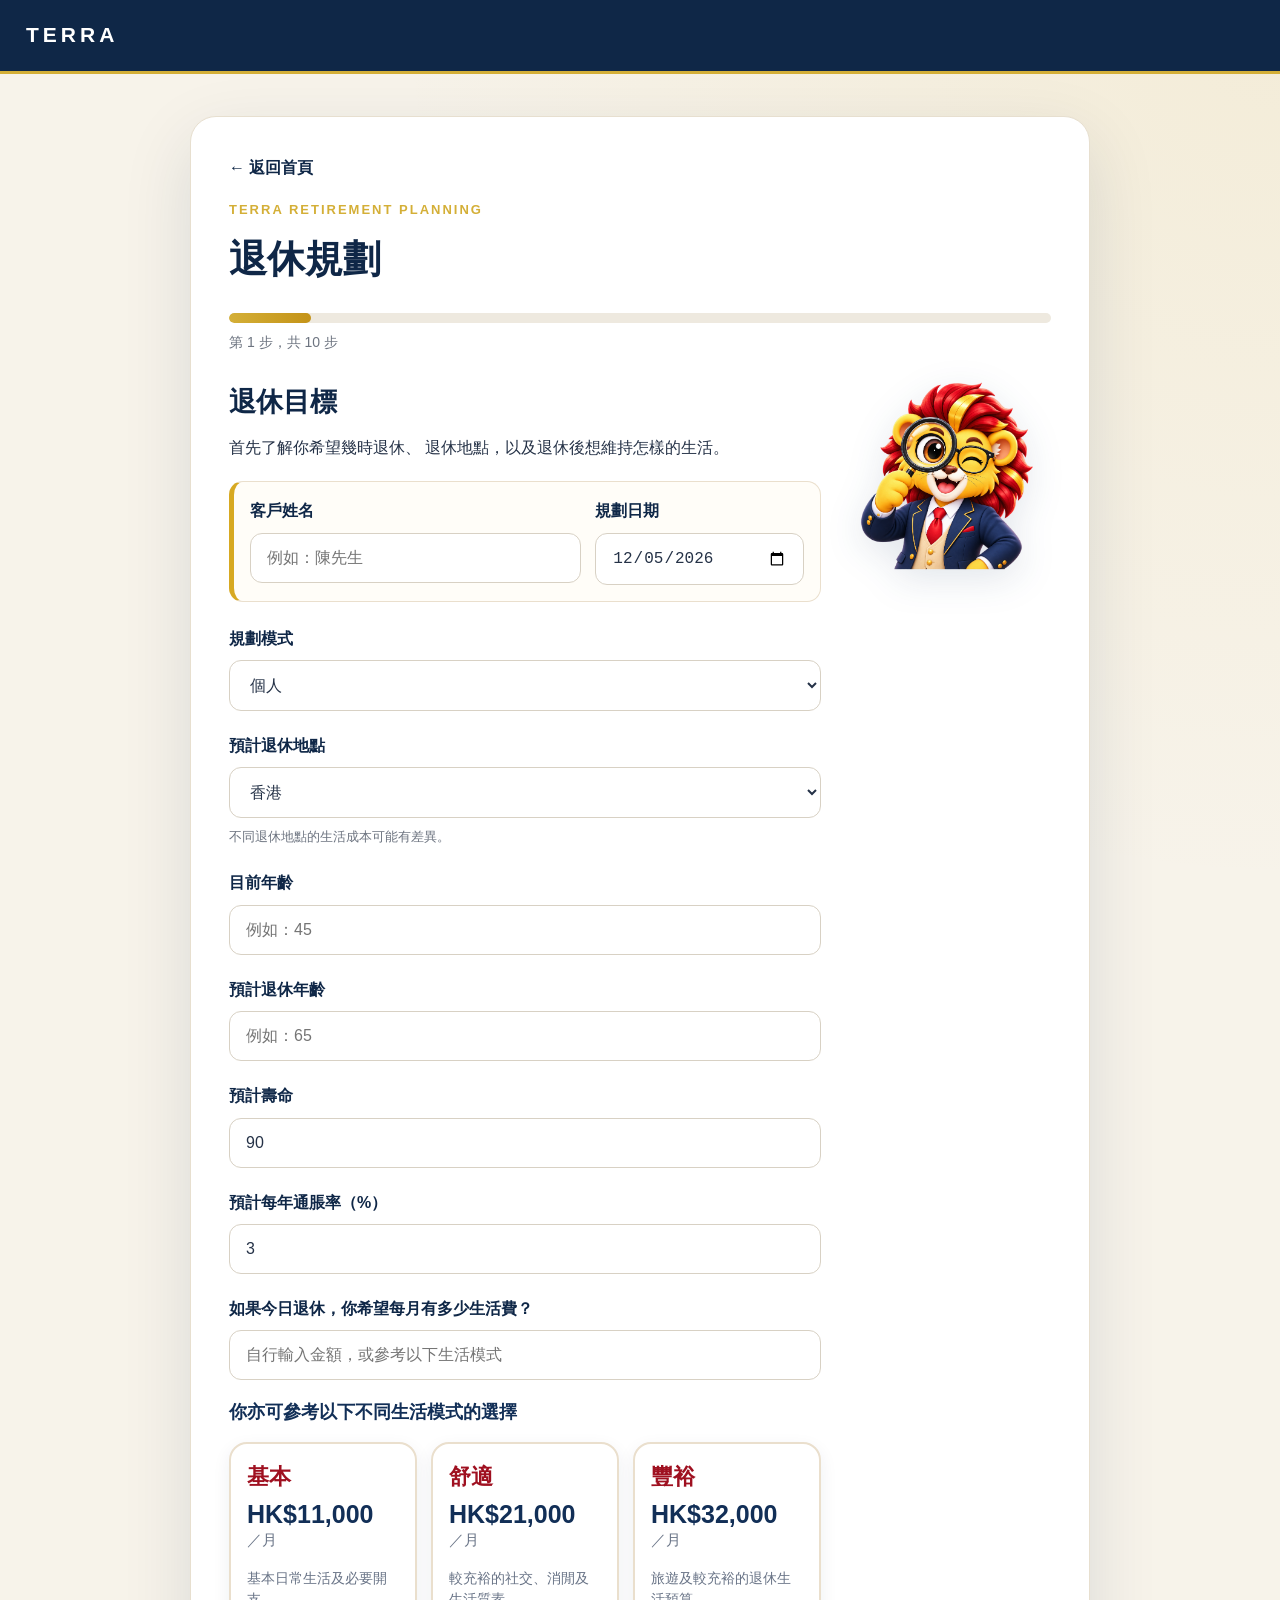
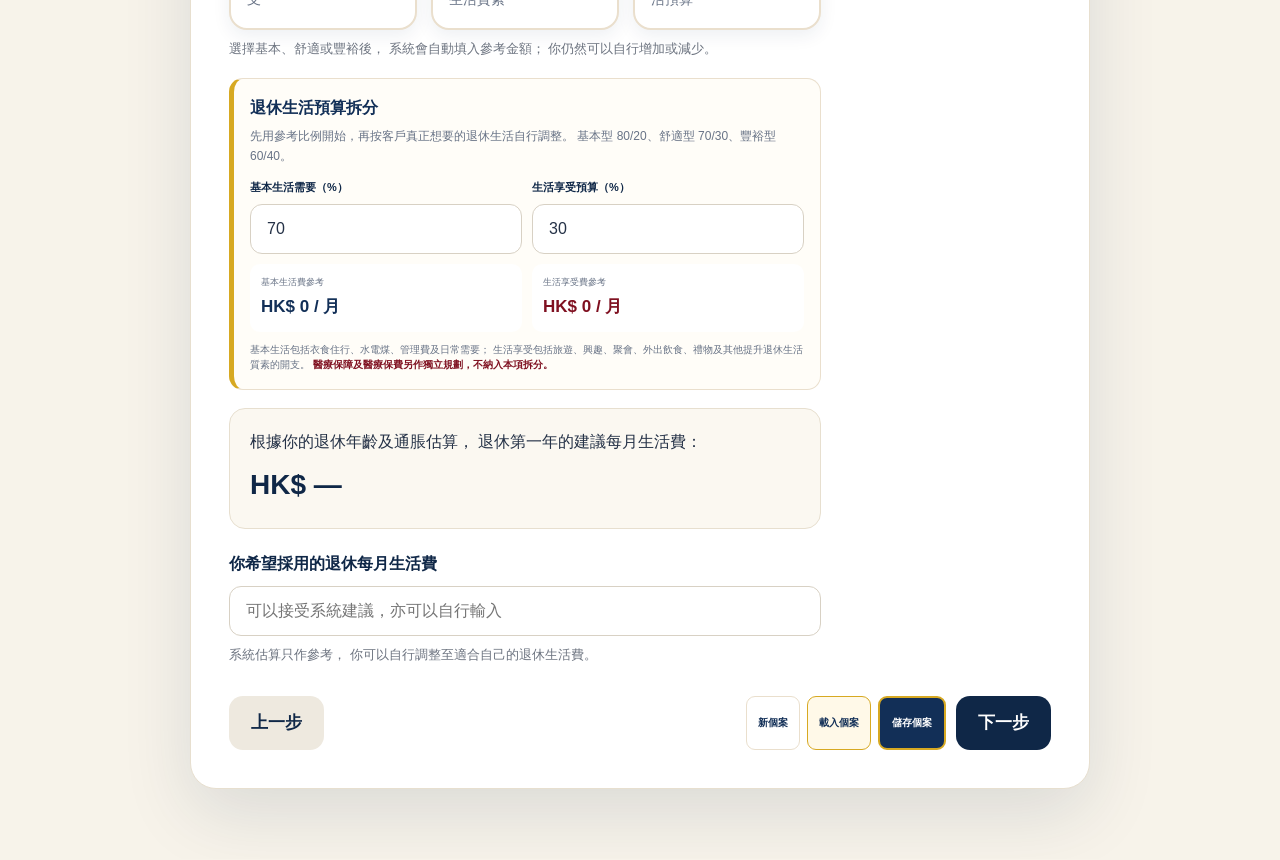
==== commit 00ea02a5: "Update planner.html" ====
--- a/planner.html
+++ b/planner.html
@@ -517,10 +517,40 @@
               class="step-tero-image"
             >
 
-            <div class="tero-message">
-              <strong>
-                TERO 提提你
+            <div
+              class="tero-message"
+              style="
+                margin-top:12px;
+                padding:14px 15px;
+                border:1px solid #eadfcd;
+                border-left:5px solid #d7a922;
+                border-radius:13px;
+                background:#fffdf8;
+              "
+            >
+              <strong
+                style="
+                  display:block;
+                  color:#122f57;
+                  font-size:15px;
+                  margin-bottom:6px;
+                "
+              >
+                你好，我是 TERO
               </strong>
+
+              <p
+                style="
+                  margin:0;
+                  color:#687386;
+                  font-size:11px;
+                  line-height:1.65;
+                "
+              >
+                我會陪你一步一步規劃退休生活，
+                幫你看清目標、資源與缺口，
+                一起找出更合適的退休安排。
+              </p>
             </div>
 
           </aside>
@@ -1243,8 +1273,9 @@
   <div style="margin-top:26px;padding:16px;border:2px solid #d7a922;border-radius:15px;background:#fff9e8;">
     <strong style="display:block;color:#122f57;font-size:16px;">MPF 預計開始動用年齡</strong>
     <p style="margin:6px 0 12px;color:#687386;font-size:11px;line-height:1.6;">
-      如退休年齡早於 MPF 可動用年齡，兩者之間會形成「退休橋接期」，
-      需要先由其他資產及過渡收入支持生活費。
+      如退休年齡早於 MPF 預計開始動用年齡，
+      退休至 MPF 預計開始動用前的期間會列作「退休過渡期」，
+      生活費先由其他退休收入及可動用資產支持。
     </p>
     <div style="display:grid;grid-template-columns:1fr 1fr;gap:10px;">
       <label style="display:flex;align-items:flex-start;gap:8px;padding:11px;border:1px solid #eadfcd;border-radius:11px;background:#ffffff;cursor:pointer;">
@@ -2046,7 +2077,7 @@
     <strong style="display:block;color:#122f57;font-size:16px;">半退休／過渡工作收入</strong>
     <p style="margin:6px 0 12px;color:#687386;font-size:11px;line-height:1.6;">
       如果正式退休後仍想做較輕鬆的工作，可設定一段有限年期的過渡收入，
-      用來減低提早退休橋接期的資產提款壓力。
+      用來減低退休初期由資產支付生活費的壓力。
     </p>
     <label style="display:flex;align-items:center;gap:8px;margin-bottom:12px;cursor:pointer;">
       <input type="checkbox" id="semiRetirementEnabled" style="width:auto;">
@@ -2552,7 +2583,7 @@
             line-height:1.5;
           "
         >
-          這不只是提款次序，而是決定退休不同階段先用哪一類資產、哪些資產留到較後期。可先選一個策略，再按需要自行調整。
+          選擇退休後各類資產的使用先後，再按需要自行調整。
         </p>
 
         <div
@@ -2651,7 +2682,7 @@
             line-height:1.5;
           "
         >
-          * 流動性優先：較早使用現金及定息資產。資產整理優先：較早處理股票、基金及其他需要較多管理的資產。提款策略沒有唯一正確答案；MPF 會按 Step 4 所選的預計開始動用年齡才加入可提款資產。
+          * 流動性優先：較早使用現金及定息資產。資產整理優先：較早處理股票、基金及其他需要較多管理的資產。實際次序可按需要調整；MPF 會按第4步所選的預計開始動用年齡才加入可提款資產。
         </p>
 
       </div>
@@ -2778,11 +2809,11 @@
       <!-- Retirement bridge summary -->
       <div id="retirementBridgeCard" style="padding:14px 16px;border:1px solid #eadfcd;border-left:6px solid #d7a922;border-radius:14px;background:#fffdf8;">
         <div style="display:grid;grid-template-columns:1.1fr .9fr .9fr;gap:12px;align-items:center;">
-          <div><span style="display:block;color:#687386;font-size:9px;">RETIREMENT BRIDGE</span><strong id="bridgePeriodLabel" style="display:block;color:#122f57;font-size:15px;margin-top:3px;">正在分析退休橋接期……</strong></div>
-          <div><span style="display:block;color:#687386;font-size:9px;">橋接期生活費缺口</span><strong id="bridgeFundingNeed" style="display:block;color:#7f1020;font-size:17px;margin-top:3px;">HK$ —</strong></div>
+          <div><span style="display:block;color:#687386;font-size:9px;">退休過渡期</span><strong id="bridgePeriodLabel" style="display:block;color:#122f57;font-size:15px;margin-top:3px;">正在分析退休過渡期……</strong></div>
+          <div><span style="display:block;color:#687386;font-size:9px;">過渡期需由資產支持</span><strong id="bridgeFundingNeed" style="display:block;color:#7f1020;font-size:17px;margin-top:3px;">HK$ —</strong></div>
           <div><span style="display:block;color:#687386;font-size:9px;">半退休收入支援</span><strong id="bridgeSemiIncome" style="display:block;color:#122f57;font-size:17px;margin-top:3px;">HK$ —</strong></div>
         </div>
-        <p id="bridgeExplanation" style="margin:8px 0 0;color:#687386;font-size:9px;line-height:1.55;">如果退休年齡早於 MPF 可動用年齡，系統會先以其他資產及過渡收入支持生活。</p>
+        <p id="bridgeExplanation" style="margin:8px 0 0;color:#687386;font-size:9px;line-height:1.55;">如退休年齡早於 MPF 預計開始動用年齡，退休初期生活費會先由其他退休收入及可動用資產支持。</p>
       </div>
 
 
@@ -3201,7 +3232,7 @@
       </div>
     </div>
     <p style="margin:10px 0 0;opacity:.84;font-size:12px;line-height:1.55;">
-      以下數字按 Step 6 最新退休可持續性分析自動帶入。所有方案均為規劃情境，回報率可自行調整。
+      以下數字按第6步最新退休可持續性分析自動帶入。所有方案均為規劃情境，回報率可自行調整。
     </p>
   </div>
 
@@ -3280,7 +3311,7 @@
               <span><strong style="display:block;color:#7f1020;font-size:10px;">4% 提取參考</strong><small style="display:block;color:#687386;font-size:8px;line-height:1.4;">退休後建立參考現金流</small></span>
             </label>
           </div>
-          <p style="margin:7px 0 0;color:#687386;font-size:8px;line-height:1.5;">*4% Rule 只套用於本一次性投資方案，屬退休提款經驗法則，並非保證回報、保證收入或保證本金不減。</p>
+          <p style="margin:7px 0 0;color:#687386;font-size:8px;line-height:1.5;">*4% 提取參考法則只套用於本一次性投資方案，屬退休提款經驗法則，並非保證回報、保證收入或保證本金不減。</p>
         </div>
 
         <div style="margin-top:10px;padding:10px;border-radius:10px;background:#ffffff;">
@@ -3293,8 +3324,8 @@
       <!-- 十年投資 -->
       <div style="padding:12px;border:1px solid #eadfcd;border-radius:14px;background:#ffffff;">
         <strong style="display:block;color:#122f57;font-size:14px;">B｜十年投資計劃</strong>
-        <p style="margin:5px 0 9px;color:#687386;font-size:10px;line-height:1.5;">保留原有安排：第一個10年完成後，如退休前仍有足夠時間，可再加入第二個10年 TOP UP。</p>
-        <div style="padding:7px 9px;border-radius:9px;background:#f8f4eb;color:#687386;font-size:9px;line-height:1.4;margin-bottom:9px;">第1–10年 → 第11–20年 TOP UP</div>
+        <p style="margin:5px 0 9px;color:#687386;font-size:10px;line-height:1.5;">保留原有安排：第一個10年完成後，如退休前仍有足夠時間，可再加入第二個10年追加投資。</p>
+        <div style="padding:7px 9px;border-radius:9px;background:#f8f4eb;color:#687386;font-size:9px;line-height:1.4;margin-bottom:9px;">第1–10年 → 第11–20年追加投資</div>
         <div class="form-group" style="margin-bottom:9px;">
           <label for="investmentContribution" style="font-size:11px;">第1個10年每年投資（HK$）</label>
           <input type="number" id="investmentContribution" value="0" min="0" style="padding:8px 9px;">
@@ -3304,10 +3335,10 @@
           <input type="number" id="futureInvestmentReturn" value="6" step="0.1" style="padding:8px 9px;">
         </div>
         <div id="investmentTopUpWrap" hidden style="margin-top:8px;padding:9px;border:1px solid #eadfcd;border-radius:10px;background:#fffdf8;">
-          <label for="investmentTopUp" style="display:block;color:#122f57;font-size:11px;font-weight:800;margin-bottom:5px;">第2個10年 TOP UP 每年投資（HK$）</label>
+          <label for="investmentTopUp" style="display:block;color:#122f57;font-size:11px;font-weight:800;margin-bottom:5px;">第2個10年追加投資 每年投資（HK$）</label>
           <input type="number" id="investmentTopUp" value="0" min="0" style="width:100%;padding:8px 9px;">
         </div>
-        <button type="button" id="addInvestmentTopUpBtn" style="width:100%;margin-top:9px;padding:9px 10px;border:2px solid #d7a922;border-radius:10px;background:#122f57;color:#ffffff;font-weight:900;cursor:pointer;font-size:11px;">＋ 加入第2個10年 TOP UP</button>
+        <button type="button" id="addInvestmentTopUpBtn" style="width:100%;margin-top:9px;padding:9px 10px;border:2px solid #d7a922;border-radius:10px;background:#122f57;color:#ffffff;font-weight:900;cursor:pointer;font-size:11px;">＋ 加入第2個10年追加投資</button>
         <div id="investmentAvailabilityNote" style="margin-top:7px;color:#687386;font-size:9px;line-height:1.45;"></div>
       </div>
 
@@ -3340,7 +3371,7 @@
 
 <!-- ==================================
      STEP 8
-     解決方案 / FINAL SOLUTION
+     解決方案 / FINAL 方案
 =================================== -->
 
 <section
@@ -3367,23 +3398,23 @@
   <!-- Whole picture: Dream -> Gap -> Solution -> Result -->
   <div style="display:grid;grid-template-columns:repeat(4,minmax(0,1fr));gap:10px;margin-bottom:16px;">
     <div style="padding:14px;border:1px solid #eadfcd;border-top:5px solid #d7a922;border-radius:14px;background:#fffdf8;">
-      <span style="display:block;color:#d7a922;font-size:9px;font-weight:900;">01 · RETIREMENT GOAL</span>
+      <span style="display:block;color:#d7a922;font-size:9px;font-weight:900;">01 · 退休目標</span>
       <strong style="display:block;color:#122f57;font-size:14px;margin-top:5px;">退休目標</strong>
       <p style="margin:7px 0 0;color:#687386;font-size:10px;line-height:1.6;"><span id="step8RetirementAge">—</span>退休 · 規劃至<span id="step8LifeExpectancy">—</span><br>退休首年每月生活費：<strong id="step8MonthlyExpense" style="color:#122f57;">HK$ —</strong></p>
     </div>
     <div style="padding:14px;border:1px solid #eadfcd;border-top:5px solid #122f57;border-radius:14px;background:#fffdf8;">
-      <span style="display:block;color:#122f57;font-size:9px;font-weight:900;">02 · CURRENT BASE</span>
+      <span style="display:block;color:#122f57;font-size:9px;font-weight:900;">02 · 現有基礎</span>
       <strong style="display:block;color:#122f57;font-size:14px;margin-top:5px;">現有退休基礎</strong>
       <p style="margin:7px 0 0;color:#687386;font-size:10px;line-height:1.6;">退休時預計現有資產：<br><strong id="step8ProjectedAssets" style="color:#122f57;font-size:16px;">HK$ —</strong><br>總退休生活費用：<strong id="step8TotalExpense" style="color:#122f57;">HK$ —</strong></p>
     </div>
     <div style="padding:14px;border:1px solid #eadfcd;border-top:5px solid #7f1020;border-radius:14px;background:#fff8f7;">
-      <span style="display:block;color:#7f1020;font-size:9px;font-weight:900;">03 · GAP</span>
+      <span style="display:block;color:#7f1020;font-size:9px;font-weight:900;">03 · 資金缺口</span>
       <strong style="display:block;color:#7f1020;font-size:14px;margin-top:5px;">退休資金缺口</strong>
       <strong id="step8Gap" style="display:block;color:#7f1020;font-size:22px;margin-top:8px;">HK$ —</strong>
       <p id="step8GapMessage" style="margin:6px 0 0;color:#687386;font-size:9px;line-height:1.5;">正在整理退休缺口……</p>
     </div>
     <div style="padding:14px;border:2px solid #d7a922;border-top:5px solid #d7a922;border-radius:14px;background:#fff9e8;">
-      <span style="display:block;color:#d7a922;font-size:9px;font-weight:900;">04 · SOLUTION RESULT</span>
+      <span style="display:block;color:#d7a922;font-size:9px;font-weight:900;">04 · 方案成效</span>
       <strong style="display:block;color:#7f1020;font-size:14px;margin-top:5px;">方案預計成效</strong>
       <strong id="step8SolutionTotal" style="display:block;color:#122f57;font-size:20px;margin-top:8px;">HK$ 0</strong>
       <span id="step8CoverageText" style="display:block;margin-top:5px;color:#7f1020;font-size:11px;font-weight:900;">覆蓋率 0%</span>
@@ -3504,35 +3535,22 @@
     <div style="display:grid;grid-template-columns:1.2fr .8fr .8fr;gap:14px;align-items:center;">
       <div><span style="display:block;opacity:.72;font-size:10px;">建議方案加入後</span><strong id="step8OutcomeHeadline" style="display:block;font-size:22px;margin-top:4px;">正在整理結果……</strong></div>
       <div><span style="display:block;opacity:.68;font-size:9px;">退休時預計資產基礎</span><strong id="step8CombinedRetirementAssets" style="display:block;color:#d7a922;font-size:18px;margin-top:4px;">HK$ —</strong></div>
-      <div><span id="step8BalanceLabel" style="display:block;opacity:.68;font-size:9px;">尚餘缺口</span><strong id="step8Balance" style="display:block;font-size:18px;margin-top:4px;">HK$ —</strong></div>
+      <div><span id="step8BalanceLabel" style="display:block;opacity:.68;font-size:9px;">預計退休盈餘 / 傳承</span><strong id="step8Balance" style="display:block;font-size:18px;margin-top:4px;">HK$ —</strong></div>
     </div>
     <p style="margin:10px 0 0;padding-top:9px;border-top:1px solid rgba(255,255,255,.18);font-size:9px;line-height:1.55;opacity:.78;">
-      *如顯示「退休時方案預計高於缺口」，該金額只代表退休時方案預計價值與 Step 6 退休期累積缺口的差額，並不代表預計壽命時的剩餘資產。
+      *「預計退休盈餘 / 傳承」為規劃情境下的參考差額，實際結果會受回報、提款及市場情況影響。
     </p>
   </div>
 
   <div style="margin:18px 0;padding:18px;border:2px solid #d7a922;border-radius:17px;background:#fffdf8;">
     <p style="margin:0 0 4px;color:#d7a922;font-size:9px;font-weight:900;letter-spacing:.08em;">RETIREMENT FUNDING TIMELINE</p>
     <h3 style="margin:0;color:#122f57;font-size:19px;">退休資金使用時間線</h3>
-
-    <div style="display:grid;grid-template-columns:repeat(3,minmax(0,1fr));gap:8px;margin-top:10px;">
-      <div style="padding:8px 10px;border-radius:10px;background:#f8f4eb;text-align:center;">
-        <strong style="color:#122f57;font-size:10px;">投資資產較早處理</strong>
-      </div>
-      <div style="padding:8px 10px;border-radius:10px;background:#fff9e8;text-align:center;border:1px solid #d7a922;">
-        <strong style="color:#7f1020;font-size:10px;">逐步補位</strong>
-      </div>
-      <div style="padding:8px 10px;border-radius:10px;background:#122f57;text-align:center;">
-        <strong style="color:#ffffff;font-size:10px;">晚年簡化管理</strong>
-      </div>
-    </div>
-
-    <div id="step8GapTimelineChart" style="margin-top:12px;"></div>
+<div id="step8GapTimelineChart" style="margin-top:12px;"></div>
   </div>
 
   <div style="margin-top:18px;">
     <h3 style="margin:0 0 4px;color:#122f57;">我們安排的退休方案</h3>
-    <p style="margin:0 0 10px;color:#687386;font-size:11px;line-height:1.55;">以下沿用 Step 7 已設定的方案，客戶可以按需要組合使用。</p>
+    <p style="margin:0 0 10px;color:#687386;font-size:11px;line-height:1.55;">以下為第7步已設定的退休方案。</p>
 
     <div style="display:grid;grid-template-columns:repeat(3,minmax(0,1fr));gap:10px;">
       <div style="padding:14px;border:1px solid #eadfcd;border-radius:14px;background:#fffdf8;">
@@ -3556,7 +3574,7 @@
   <div id="step8FourPercentCard" hidden style="margin-top:16px;padding:17px 18px;border:2px solid #d7a922;border-left:6px solid #7f1020;border-radius:16px;background:linear-gradient(135deg,#fff9e8 0%,#fffdf8 100%);">
     <div style="display:flex;justify-content:space-between;align-items:flex-start;gap:12px;">
       <div>
-        <span style="display:inline-block;padding:3px 8px;border-radius:999px;background:#7f1020;color:#ffffff;font-size:8px;font-weight:900;">4% RULE · REFERENCE</span>
+        <span style="display:inline-block;padding:3px 8px;border-radius:999px;background:#7f1020;color:#ffffff;font-size:8px;font-weight:900;">4% 提取參考</span>
         <strong style="display:block;color:#122f57;font-size:17px;margin-top:7px;">一次性投資方案｜4%退休提取參考</strong>
         <p style="margin:6px 0 0;color:#687386;font-size:10px;line-height:1.6;">以退休時的一次性投資資產為基礎，每年提取起始資產約4%作生活現金流參考，餘額繼續按所設定回報率滾存。</p>
       </div>
@@ -3567,23 +3585,23 @@
       <div style="padding:10px;border-radius:10px;background:#ffffff;"><span style="display:block;color:#687386;font-size:8px;">平均每月參考現金流</span><strong id="step8FourPercentMonthly" style="display:block;color:#7f1020;font-size:15px;margin-top:3px;">HK$ —</strong></div>
       <div style="padding:10px;border-radius:10px;background:#ffffff;"><span style="display:block;color:#687386;font-size:8px;">預計壽命時尚餘資產</span><strong id="step8FourPercentLegacy" style="display:block;color:#122f57;font-size:15px;margin-top:3px;">HK$ —</strong></div>
     </div>
-    <p style="margin:9px 0 0;color:#687386;font-size:8px;line-height:1.55;">*4% Rule 為退休提款經驗法則及規劃情境參考，並非保證回報、保證收入或保證本金不減。此簡化模型未按通脹提高提款額，實際結果會受市場回報、波動及提款情況影響。</p>
+    <p style="margin:9px 0 0;color:#687386;font-size:8px;line-height:1.55;">*4% 提取參考法則為退休提款經驗法則及規劃情境參考，並非保證回報、保證收入或保證本金不減。此簡化模型未按通脹提高提款額，實際結果會受市場回報、波動及提款情況影響。</p>
   </div>
 
   <div style="margin-top:20px;padding:17px 18px;border:1px solid #eadfcd;border-radius:16px;background:#fffdf8;">
-    <h3 style="margin:0 0 10px;color:#122f57;">Whole Picture｜由目標到行動</h3>
+    <h3 style="margin:0 0 10px;color:#122f57;">退休規劃全貌｜由目標到行動</h3>
     <div style="display:grid;grid-template-columns:repeat(5,minmax(0,1fr));gap:8px;align-items:stretch;">
-      <div style="padding:11px;border-radius:11px;background:#f8f4eb;text-align:center;"><span style="display:block;color:#d7a922;font-size:9px;font-weight:900;">DREAM</span><strong style="display:block;color:#122f57;font-size:11px;margin-top:4px;">退休目標</strong></div>
-      <div style="padding:11px;border-radius:11px;background:#f8f4eb;text-align:center;"><span style="display:block;color:#122f57;font-size:9px;font-weight:900;">BASE</span><strong style="display:block;color:#122f57;font-size:11px;margin-top:4px;">現有資源</strong></div>
-      <div style="padding:11px;border-radius:11px;background:#fff8f7;text-align:center;"><span style="display:block;color:#7f1020;font-size:9px;font-weight:900;">GAP</span><strong style="display:block;color:#7f1020;font-size:11px;margin-top:4px;">找出缺口</strong></div>
-      <div style="padding:11px;border-radius:11px;background:#fff9e8;text-align:center;border:1px solid #d7a922;"><span style="display:block;color:#d7a922;font-size:9px;font-weight:900;">SOLUTION</span><strong style="display:block;color:#122f57;font-size:11px;margin-top:4px;">組合方案</strong></div>
-      <div style="padding:11px;border-radius:11px;background:#122f57;text-align:center;"><span style="display:block;color:#d7a922;font-size:9px;font-weight:900;">ACTION</span><strong style="display:block;color:#ffffff;font-size:11px;margin-top:4px;">開始執行 · 每年檢視</strong></div>
+      <div style="padding:11px;border-radius:11px;background:#f8f4eb;text-align:center;"><span style="display:block;color:#d7a922;font-size:9px;font-weight:900;">目標</span><strong style="display:block;color:#122f57;font-size:11px;margin-top:4px;">退休目標</strong></div>
+      <div style="padding:11px;border-radius:11px;background:#f8f4eb;text-align:center;"><span style="display:block;color:#122f57;font-size:9px;font-weight:900;">基礎</span><strong style="display:block;color:#122f57;font-size:11px;margin-top:4px;">現有資源</strong></div>
+      <div style="padding:11px;border-radius:11px;background:#fff8f7;text-align:center;"><span style="display:block;color:#7f1020;font-size:9px;font-weight:900;">缺口</span><strong style="display:block;color:#7f1020;font-size:11px;margin-top:4px;">找出缺口</strong></div>
+      <div style="padding:11px;border-radius:11px;background:#fff9e8;text-align:center;border:1px solid #d7a922;"><span style="display:block;color:#d7a922;font-size:9px;font-weight:900;">方案</span><strong style="display:block;color:#122f57;font-size:11px;margin-top:4px;">組合方案</strong></div>
+      <div style="padding:11px;border-radius:11px;background:#122f57;text-align:center;"><span style="display:block;color:#d7a922;font-size:9px;font-weight:900;">行動</span><strong style="display:block;color:#ffffff;font-size:11px;margin-top:4px;">開始執行 · 每年檢視</strong></div>
     </div>
   </div>
 
   <div style="margin-top:20px;padding:18px 20px;border:2px solid #d7a922;border-radius:16px;background:#fff9e8;box-shadow:0 8px 20px rgba(18,47,87,.06);">
     <div style="display:flex;align-items:flex-start;gap:12px;">
-      <span style="display:flex;width:44px;height:34px;min-width:44px;border-radius:999px;align-items:center;justify-content:center;background:#7f1020;color:#ffffff;font-size:9px;font-weight:900;">ACTION</span>
+      <span style="display:flex;width:44px;height:34px;min-width:44px;border-radius:999px;align-items:center;justify-content:center;background:#7f1020;color:#ffffff;font-size:9px;font-weight:900;">行動</span>
       <div><strong style="display:block;color:#7f1020;font-size:18px;">確認方案，向完善退休生活出發</strong><p style="margin:7px 0 0;color:#687386;font-size:12px;line-height:1.7;">按你的現金流、風險承受能力及整體資產配置，確認合適的方案組合，逐步落實並每年檢視。</p></div>
     </div>
   </div>
@@ -3593,17 +3611,17 @@
     <div style="display:grid;grid-template-columns:1.25fr repeat(3,minmax(0,1fr));gap:10px;">
       <div style="padding:14px;border:2px solid #d7a922;border-left:6px solid #7f1020;border-radius:13px;background:#fff9e8;"><strong style="display:block;color:#7f1020;font-size:13px;line-height:1.45;">醫療保障要充足，醫療保費要供得完</strong><p style="margin:5px 0 0;color:#687386;font-size:10px;line-height:1.55;">除了住院、門診、藥物及長期護理保障，更要評估退休後保費能否長期承擔。</p></div>
       <div style="padding:14px;border:1px solid #eadfcd;border-radius:13px;background:#fffdf8;"><strong style="color:#122f57;font-size:12px;">要有穩定居所</strong><p style="margin:5px 0 0;color:#687386;font-size:10px;line-height:1.55;">預先考慮自住、租住、維修、管理費及搬遷需要。</p></div>
-      <div style="padding:14px;border:1px solid #eadfcd;border-radius:13px;background:#fffdf8;"><strong style="color:#122f57;font-size:12px;">預留長壽 Buffer</strong><p style="margin:5px 0 0;color:#687386;font-size:10px;line-height:1.55;">為更長壽命、晚年生活及照顧需要留下安全墊。</p></div>
+      <div style="padding:14px;border:1px solid #eadfcd;border-radius:13px;background:#fffdf8;"><strong style="color:#122f57;font-size:12px;">預留長壽風險</strong><p style="margin:5px 0 0;color:#687386;font-size:10px;line-height:1.55;">為更長壽命、晚年生活及照顧需要留下安全墊。</p></div>
       <div style="padding:14px;border:1px solid #eadfcd;border-radius:13px;background:#fffdf8;"><strong style="color:#122f57;font-size:12px;">防騙與資產安全</strong><p style="margin:5px 0 0;color:#687386;font-size:10px;line-height:1.55;">重要轉帳、投資及索取資料的要求都應再次核實。</p></div>
     </div>
   </div>
 
   <div class="step8-share-actions" style="margin-top:20px;padding:15px;border-radius:15px;background:#f8f4eb;display:flex;justify-content:space-between;align-items:center;gap:12px;flex-wrap:wrap;">
-    <div><strong style="display:block;color:#122f57;font-size:13px;">保存這份退休解決方案</strong><span style="display:block;color:#687386;font-size:10px;margin-top:3px;">可列印、WhatsApp 或 Email 給客戶重溫。</span></div>
+    <div><strong style="display:block;color:#122f57;font-size:13px;">保存這份退休解決方案</strong><span style="display:block;color:#687386;font-size:10px;margin-top:3px;">可列印，或透過 WhatsApp 及電郵給客戶重溫。</span></div>
     <div style="display:flex;gap:8px;flex-wrap:wrap;">
       <button type="button" id="printStep8Btn" style="padding:10px 13px;border:1px solid #eadfcd;border-radius:10px;background:#ffffff;color:#122f57;font-weight:800;cursor:pointer;">列印解決方案</button>
       <button type="button" id="shareWhatsAppBtn" style="padding:10px 13px;border:2px solid #d7a922;border-radius:10px;background:#122f57;color:#ffffff;font-weight:800;cursor:pointer;">WhatsApp 分享</button>
-      <button type="button" id="shareEmailBtn" style="padding:10px 13px;border:1px solid #eadfcd;border-radius:10px;background:#ffffff;color:#122f57;font-weight:800;cursor:pointer;">Email 分享</button>
+      <button type="button" id="shareEmailBtn" style="padding:10px 13px;border:1px solid #eadfcd;border-radius:10px;background:#ffffff;color:#122f57;font-weight:800;cursor:pointer;">電郵分享</button>
     </div>
   </div>
 
@@ -3850,7 +3868,7 @@
 
     <div>
 
-      <p style="margin:0 0 5px;color:#d7a922;font-size:11px;font-weight:900;letter-spacing:.08em;">REVIEW · ADJUST · STAY ON TRACK</p>
+      <p style="margin:0 0 5px;color:#d7a922;font-size:11px;font-weight:900;letter-spacing:.08em;">檢視 · 調整 · 保持進度</p>
 
       <h2 style="margin-bottom:6px;">
         持續檢視與年度跟進
@@ -3859,7 +3877,7 @@
       <p style="margin:0;color:#687386;line-height:1.65;max-width:820px;">
         退休規劃不是一次完成，而是一個持續的計劃。
         身體、家庭、收入、居住安排及經濟環境都可能改變，
-        因此建議每年作一次完整 Review。
+        因此建議每年作一次完整檢視。
       </p>
 
     </div>
@@ -3899,7 +3917,7 @@
     </div>
 
     <div style="padding:12px 14px;border:2px solid #d7a922;border-radius:12px;background:#fff9e8;">
-      <span style="display:block;color:#687386;font-size:9px;">建議下次 Review</span>
+      <span style="display:block;color:#687386;font-size:9px;">建議下次檢視</span>
       <strong id="step10NextReviewDate" style="display:block;color:#7f1020;font-size:14px;margin-top:3px;">—</strong>
     </div>
 
@@ -3915,7 +3933,7 @@
       margin-bottom:18px;
     "
   >
-    <span style="display:block;opacity:.68;font-size:10px;">TERRA ANNUAL REVIEW</span>
+    <span style="display:block;opacity:.68;font-size:10px;">TERRA 年度檢視</span>
     <strong style="display:block;font-size:24px;margin-top:4px;color:#d7a922;">每年至少檢視一次退休計劃</strong>
     <p style="margin:7px 0 0;font-size:11px;line-height:1.6;opacity:.84;">
       如健康、家庭責任、收入、資產或市場出現重大改變，不需要等到下一年，應提早重新評估。
@@ -3969,7 +3987,7 @@
 
     <div style="padding:14px;border-radius:13px;background:#f8f4eb;">
       <span style="display:block;color:#687386;font-size:9px;">固定節奏</span>
-      <strong style="display:block;color:#122f57;font-size:14px;margin-top:3px;">每年 1 次全面 Review</strong>
+      <strong style="display:block;color:#122f57;font-size:14px;margin-top:3px;">每年 1 次全面檢視</strong>
     </div>
 
     <div style="padding:14px;border-radius:13px;background:#f8f4eb;">
@@ -4008,7 +4026,15 @@
            NAVIGATION
       =================================== -->
 
-      <div class="planner-actions">
+      <div
+        class="planner-actions"
+        style="
+          display:grid;
+          grid-template-columns:auto minmax(0,1fr) auto;
+          gap:10px;
+          align-items:center;
+        "
+      >
 
         <button
           type="button"
@@ -4018,11 +4044,77 @@
         </button>
 
 
+        <div
+          id="caseManagerActions"
+          style="
+            display:flex;
+            justify-content:flex-end;
+            gap:7px;
+            flex-wrap:wrap;
+          "
+        >
+
+          <button
+            type="button"
+            id="newCaseBtn"
+            style="
+              padding:9px 11px;
+              border:1px solid #eadfcd;
+              border-radius:9px;
+              background:#ffffff;
+              color:#122f57;
+              font-size:10px;
+              font-weight:800;
+              cursor:pointer;
+            "
+          >
+            新個案
+          </button>
+
+
+          <button
+            type="button"
+            id="loadCaseBtn"
+            style="
+              padding:9px 11px;
+              border:1px solid #d7a922;
+              border-radius:9px;
+              background:#fff9e8;
+              color:#122f57;
+              font-size:10px;
+              font-weight:800;
+              cursor:pointer;
+            "
+          >
+            載入個案
+          </button>
+
+
+          <button
+            type="button"
+            id="saveCaseBtn"
+            style="
+              padding:9px 12px;
+              border:2px solid #d7a922;
+              border-radius:9px;
+              background:#122f57;
+              color:#ffffff;
+              font-size:10px;
+              font-weight:900;
+              cursor:pointer;
+            "
+          >
+            儲存個案
+          </button>
+
+        </div>
+
+
         <button
           type="button"
           id="nextBtn"
         >
-          下一步
+          開始規劃
         </button>
 
       </div>
@@ -4034,8 +4126,173 @@
 
 </main>
 
-
-<script src="script.js?v=20260827-20"></script>
+<!-- ==================================
+     TERRA 個案管理
+=================================== -->
+<div
+  id="terraCaseModal"
+  hidden
+  style="
+    position:fixed;
+    inset:0;
+    z-index:9999;
+    background:rgba(18,47,87,.44);
+    padding:24px;
+    align-items:center;
+    justify-content:center;
+  "
+>
+  <div
+    style="
+      width:min(720px,94vw);
+      max-height:82vh;
+      overflow:auto;
+      padding:20px;
+      border:2px solid #d7a922;
+      border-radius:20px;
+      background:#fffdf8;
+      box-shadow:0 22px 60px rgba(18,47,87,.28);
+    "
+  >
+
+    <div
+      style="
+        display:flex;
+        justify-content:space-between;
+        gap:14px;
+        align-items:flex-start;
+      "
+    >
+      <div>
+        <p
+          style="
+            margin:0 0 4px;
+            color:#d7a922;
+            font-size:9px;
+            font-weight:900;
+            letter-spacing:.08em;
+          "
+        >
+          CASE MANAGEMENT
+        </p>
+
+        <h3
+          style="
+            margin:0;
+            color:#122f57;
+            font-size:21px;
+          "
+        >
+          已儲存個案
+        </h3>
+      </div>
+
+      <button
+        type="button"
+        id="closeCaseModalBtn"
+        aria-label="關閉個案管理"
+        style="
+          width:36px;
+          height:36px;
+          border:1px solid #eadfcd;
+          border-radius:50%;
+          background:#ffffff;
+          color:#122f57;
+          font-size:18px;
+          cursor:pointer;
+        "
+      >
+        ×
+      </button>
+    </div>
+
+
+    <div
+      id="terraCaseList"
+      style="
+        display:grid;
+        gap:9px;
+        margin-top:16px;
+      "
+    ></div>
+
+
+    <div
+      style="
+        display:flex;
+        justify-content:space-between;
+        gap:10px;
+        flex-wrap:wrap;
+        margin-top:16px;
+        padding-top:14px;
+        border-top:1px solid #eadfcd;
+      "
+    >
+      <span
+        style="
+          color:#687386;
+          font-size:9px;
+          line-height:1.5;
+          max-width:390px;
+        "
+      >
+        個案只儲存在目前 iPad 的瀏覽器內。清除網站資料或更換裝置前，建議先匯出備份。
+      </span>
+
+      <div
+        style="
+          display:flex;
+          gap:8px;
+          flex-wrap:wrap;
+        "
+      >
+        <button
+          type="button"
+          id="exportCasesBtn"
+          style="
+            padding:9px 12px;
+            border:1px solid #eadfcd;
+            border-radius:9px;
+            background:#ffffff;
+            color:#122f57;
+            font-weight:800;
+            cursor:pointer;
+          "
+        >
+          匯出備份
+        </button>
+
+        <button
+          type="button"
+          id="importCasesBtn"
+          style="
+            padding:9px 12px;
+            border:2px solid #d7a922;
+            border-radius:9px;
+            background:#122f57;
+            color:#ffffff;
+            font-weight:800;
+            cursor:pointer;
+          "
+        >
+          匯入備份
+        </button>
+
+        <input
+          type="file"
+          id="importCasesFile"
+          accept="application/json,.json"
+          hidden
+        >
+      </div>
+    </div>
+
+  </div>
+</div>
+
+
+
+<script src="script.js?v=20260827-24"></script>
 </body>
 
 </html>
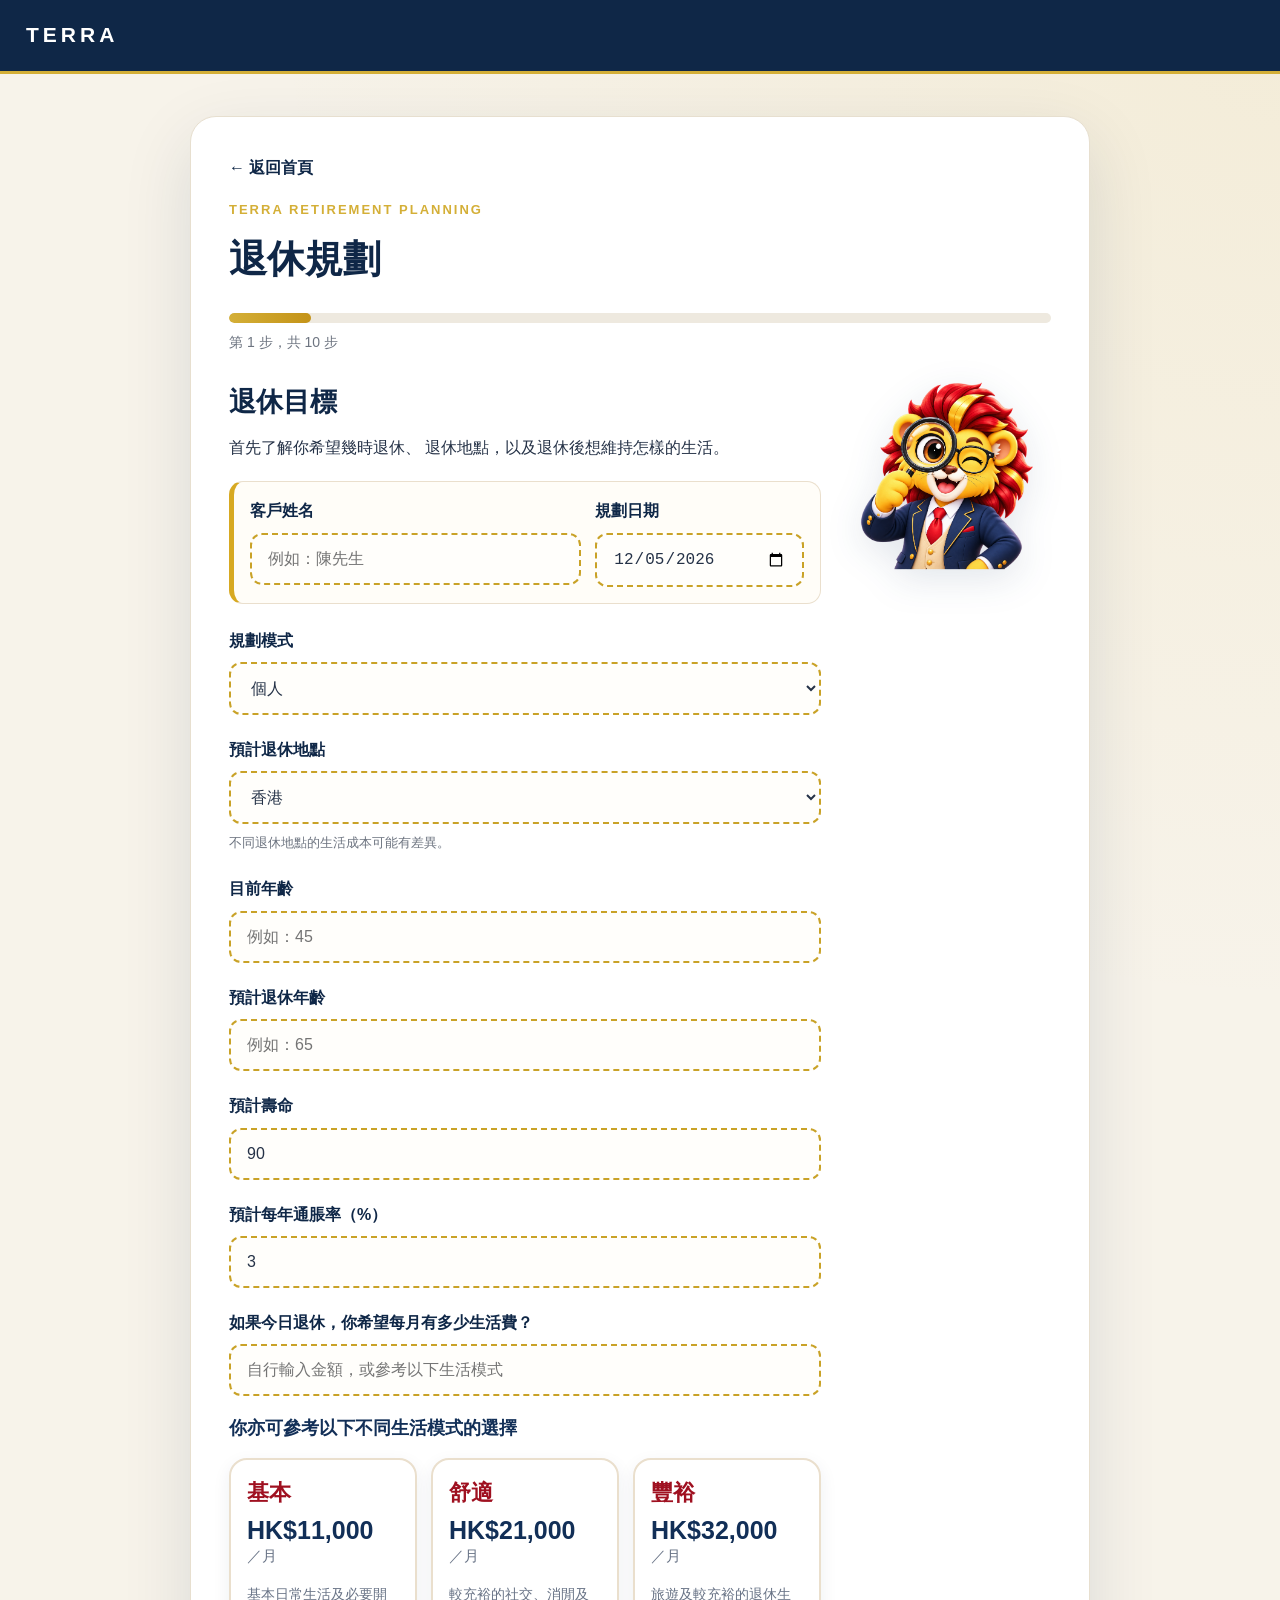
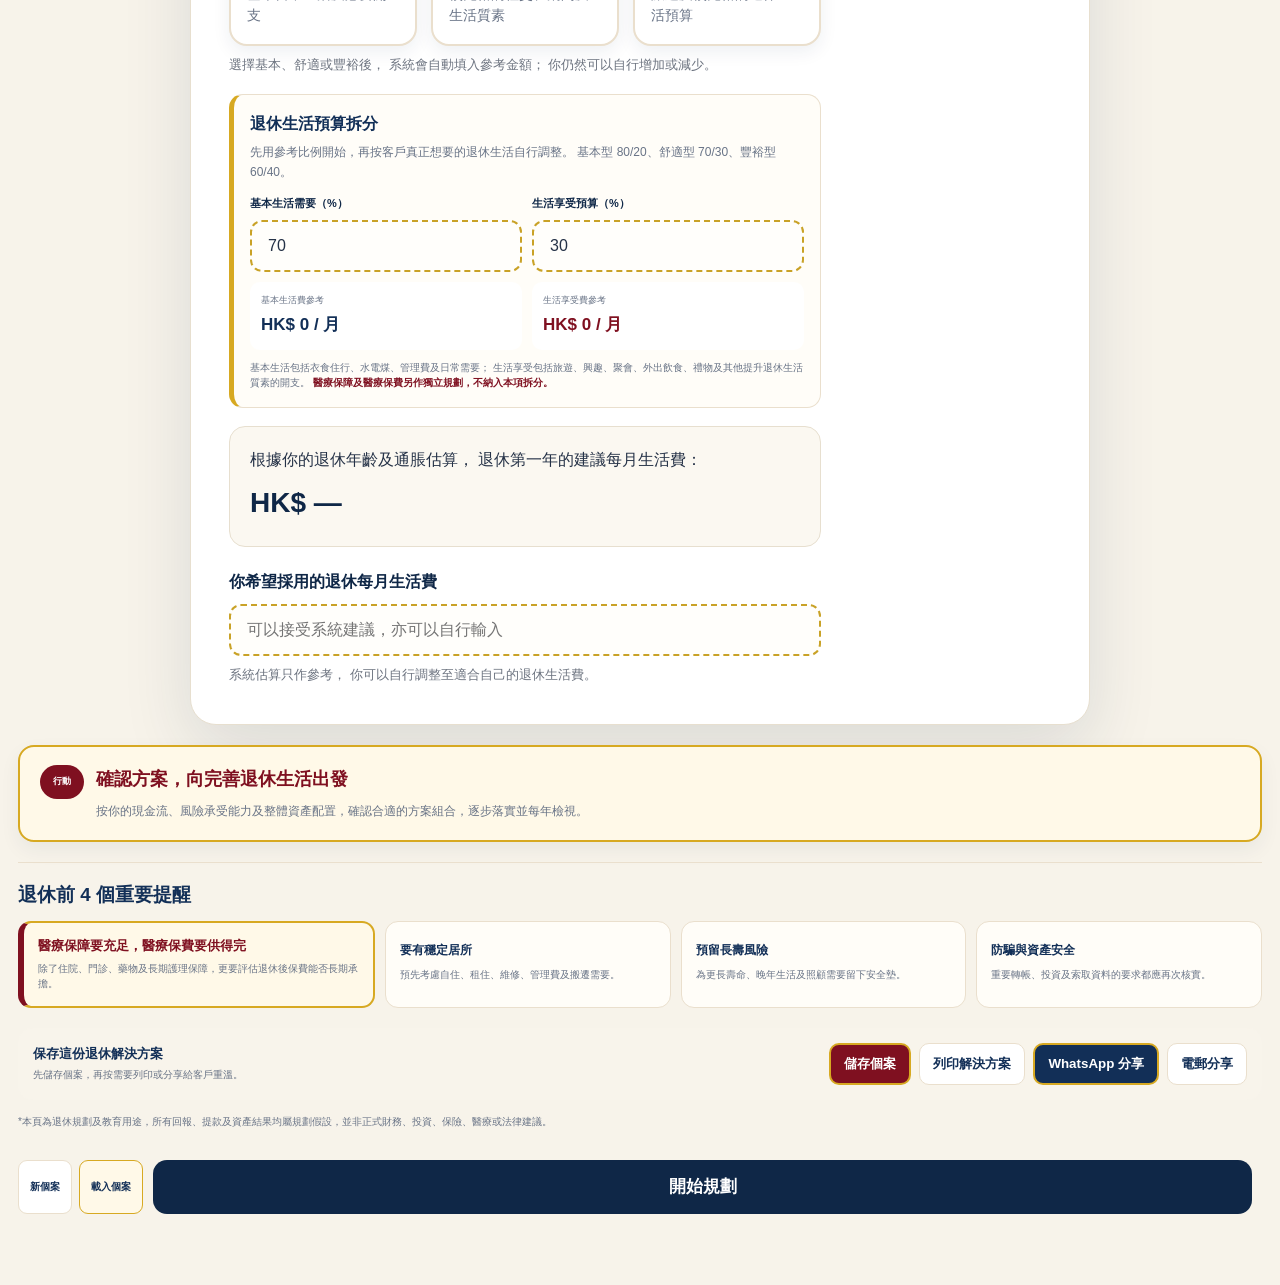
==== commit 94d871da: "Update planner.html" ====
--- a/planner.html
+++ b/planner.html
@@ -58,6 +58,31 @@
         padding:0 !important;
       }
     }
+
+    /* TERRA Editable Field Language */
+    #retirementForm input:not([type="radio"]):not([type="checkbox"]):not([type="hidden"]),
+    #retirementForm select,
+    #retirementForm textarea {
+      border:2px dashed #c9a227 !important;
+      background:#fffefb !important;
+      box-shadow:none !important;
+    }
+    #retirementForm input:not([type="radio"]):not([type="checkbox"]):not([type="hidden"]):focus,
+    #retirementForm select:focus,
+    #retirementForm textarea:focus {
+      border-color:#122f57 !important;
+      background:#ffffff !important;
+      outline:none !important;
+      box-shadow:0 0 0 3px rgba(215,169,34,.14) !important;
+    }
+    #retirementForm input:disabled,
+    #retirementForm select:disabled,
+    #retirementForm textarea:disabled {
+      border:1px solid #d9d4ca !important;
+      background:#f4f1e8 !important;
+      color:#687386 !important;
+    }
+
   </style>
 
 </head>
@@ -2669,9 +2694,13 @@
             gap:6px;
           "
         ></div>
-        <div id="cashBufferCard" style="margin-top:10px;padding:10px 12px;border:1px solid #eadfcd;border-left:5px solid #d7a922;border-radius:11px;background:#ffffff;">
-          <span style="display:block;color:#687386;font-size:9px;">12個月現金生活費安全墊</span>
-          <strong id="cashBufferTarget" style="display:block;color:#122f57;font-size:16px;margin-top:3px;">HK$ —</strong>
+        <div id="cashBufferCard" style="margin-top:12px;padding:13px 14px;border:2px solid #d7a922;border-left:7px solid #7f1020;border-radius:12px;background:linear-gradient(135deg,#fff9e8 0%,#fffdf8 100%);box-shadow:0 7px 18px rgba(18,47,87,.07);">
+          <span style="display:inline-block;padding:3px 8px;border-radius:999px;background:#7f1020;color:#ffffff;font-size:8px;font-weight:900;letter-spacing:.04em;">現金安全網</span>
+          <strong style="display:block;color:#122f57;font-size:12px;margin-top:7px;">建議預留 12 個月生活費</strong>
+          <strong id="cashBufferTarget" style="display:block;color:#7f1020;font-size:20px;margin-top:3px;">HK$ —</strong>
+          <p style="margin:7px 0 0;color:#687386;font-size:9px;line-height:1.55;">
+            此金額為應急儲備目標，不代表資產提款次序。除非選擇「流動性優先」，銀行活期仍按所選資產使用策略處理。
+          </p>
         </div>
 
         <p
@@ -3400,12 +3429,12 @@
     <div style="padding:14px;border:1px solid #eadfcd;border-top:5px solid #d7a922;border-radius:14px;background:#fffdf8;">
       <span style="display:block;color:#d7a922;font-size:9px;font-weight:900;">01 · 退休目標</span>
       <strong style="display:block;color:#122f57;font-size:14px;margin-top:5px;">退休目標</strong>
-      <p style="margin:7px 0 0;color:#687386;font-size:10px;line-height:1.6;"><span id="step8RetirementAge">—</span>退休 · 規劃至<span id="step8LifeExpectancy">—</span><br>退休首年每月生活費：<strong id="step8MonthlyExpense" style="color:#122f57;">HK$ —</strong></p>
+      <p style="margin:7px 0 0;color:#687386;font-size:10px;line-height:1.6;"><span id="step8RetirementAge">—</span>退休 · 規劃至<span id="step8LifeExpectancy">—</span><br>退休首年每月生活費：<strong id="step8MonthlyExpense" style="color:#122f57;">HK$ —</strong><br><span style="display:block;margin-top:5px;color:#7f1020;font-weight:800;">預計退休總支出：<strong id="step8TotalExpense" style="color:#7f1020;">HK$ —</strong></span></p>
     </div>
     <div style="padding:14px;border:1px solid #eadfcd;border-top:5px solid #122f57;border-radius:14px;background:#fffdf8;">
       <span style="display:block;color:#122f57;font-size:9px;font-weight:900;">02 · 現有基礎</span>
       <strong style="display:block;color:#122f57;font-size:14px;margin-top:5px;">現有退休基礎</strong>
-      <p style="margin:7px 0 0;color:#687386;font-size:10px;line-height:1.6;">退休時預計現有資產：<br><strong id="step8ProjectedAssets" style="color:#122f57;font-size:16px;">HK$ —</strong><br>總退休生活費用：<strong id="step8TotalExpense" style="color:#122f57;">HK$ —</strong></p>
+      <p style="margin:7px 0 0;color:#687386;font-size:10px;line-height:1.6;">退休時預計現有資產：<br><strong id="step8ProjectedAssets" style="color:#122f57;font-size:16px;">HK$ —</strong></p>
     </div>
     <div style="padding:14px;border:1px solid #eadfcd;border-top:5px solid #7f1020;border-radius:14px;background:#fff8f7;">
       <span style="display:block;color:#7f1020;font-size:9px;font-weight:900;">03 · 資金缺口</span>
@@ -3588,15 +3617,6 @@
     <p style="margin:9px 0 0;color:#687386;font-size:8px;line-height:1.55;">*4% 提取參考法則為退休提款經驗法則及規劃情境參考，並非保證回報、保證收入或保證本金不減。此簡化模型未按通脹提高提款額，實際結果會受市場回報、波動及提款情況影響。</p>
   </div>
 
-  <div style="margin-top:20px;padding:17px 18px;border:1px solid #eadfcd;border-radius:16px;background:#fffdf8;">
-    <h3 style="margin:0 0 10px;color:#122f57;">退休規劃全貌｜由目標到行動</h3>
-    <div style="display:grid;grid-template-columns:repeat(5,minmax(0,1fr));gap:8px;align-items:stretch;">
-      <div style="padding:11px;border-radius:11px;background:#f8f4eb;text-align:center;"><span style="display:block;color:#d7a922;font-size:9px;font-weight:900;">目標</span><strong style="display:block;color:#122f57;font-size:11px;margin-top:4px;">退休目標</strong></div>
-      <div style="padding:11px;border-radius:11px;background:#f8f4eb;text-align:center;"><span style="display:block;color:#122f57;font-size:9px;font-weight:900;">基礎</span><strong style="display:block;color:#122f57;font-size:11px;margin-top:4px;">現有資源</strong></div>
-      <div style="padding:11px;border-radius:11px;background:#fff8f7;text-align:center;"><span style="display:block;color:#7f1020;font-size:9px;font-weight:900;">缺口</span><strong style="display:block;color:#7f1020;font-size:11px;margin-top:4px;">找出缺口</strong></div>
-      <div style="padding:11px;border-radius:11px;background:#fff9e8;text-align:center;border:1px solid #d7a922;"><span style="display:block;color:#d7a922;font-size:9px;font-weight:900;">方案</span><strong style="display:block;color:#122f57;font-size:11px;margin-top:4px;">組合方案</strong></div>
-      <div style="padding:11px;border-radius:11px;background:#122f57;text-align:center;"><span style="display:block;color:#d7a922;font-size:9px;font-weight:900;">行動</span><strong style="display:block;color:#ffffff;font-size:11px;margin-top:4px;">開始執行 · 每年檢視</strong></div>
-    </div>
   </div>
 
   <div style="margin-top:20px;padding:18px 20px;border:2px solid #d7a922;border-radius:16px;background:#fff9e8;box-shadow:0 8px 20px rgba(18,47,87,.06);">
@@ -3617,8 +3637,9 @@
   </div>
 
   <div class="step8-share-actions" style="margin-top:20px;padding:15px;border-radius:15px;background:#f8f4eb;display:flex;justify-content:space-between;align-items:center;gap:12px;flex-wrap:wrap;">
-    <div><strong style="display:block;color:#122f57;font-size:13px;">保存這份退休解決方案</strong><span style="display:block;color:#687386;font-size:10px;margin-top:3px;">可列印，或透過 WhatsApp 及電郵給客戶重溫。</span></div>
+    <div><strong style="display:block;color:#122f57;font-size:13px;">保存這份退休解決方案</strong><span style="display:block;color:#687386;font-size:10px;margin-top:3px;">先儲存個案，再按需要列印或分享給客戶重溫。</span></div>
     <div style="display:flex;gap:8px;flex-wrap:wrap;">
+      <button type="button" id="saveStep8CaseBtn" style="padding:10px 13px;border:2px solid #d7a922;border-radius:10px;background:#7f1020;color:#ffffff;font-weight:900;cursor:pointer;">儲存個案</button>
       <button type="button" id="printStep8Btn" style="padding:10px 13px;border:1px solid #eadfcd;border-radius:10px;background:#ffffff;color:#122f57;font-weight:800;cursor:pointer;">列印解決方案</button>
       <button type="button" id="shareWhatsAppBtn" style="padding:10px 13px;border:2px solid #d7a922;border-radius:10px;background:#122f57;color:#ffffff;font-weight:800;cursor:pointer;">WhatsApp 分享</button>
       <button type="button" id="shareEmailBtn" style="padding:10px 13px;border:1px solid #eadfcd;border-radius:10px;background:#ffffff;color:#122f57;font-weight:800;cursor:pointer;">電郵分享</button>
@@ -4089,33 +4110,13 @@
             載入個案
           </button>
 
-
-          <button
-            type="button"
-            id="saveCaseBtn"
-            style="
-              padding:9px 12px;
-              border:2px solid #d7a922;
-              border-radius:9px;
-              background:#122f57;
-              color:#ffffff;
-              font-size:10px;
-              font-weight:900;
-              cursor:pointer;
-            "
-          >
-            儲存個案
-          </button>
-
         </div>
 
 
-        <button
-          type="button"
-          id="nextBtn"
-        >
-          開始規劃
-        </button>
+        <div id="finalActionWrap" style="display:grid;gap:7px;min-width:260px;">
+          <button type="button" id="nextBtn">開始規劃</button>
+          <button type="button" id="reviewCaseBtn" hidden style="padding:10px 14px;border:2px solid #d7a922;border-radius:10px;background:#fff9e8;color:#7f1020;font-size:11px;font-weight:900;cursor:pointer;">覆檢個案</button>
+        </div>
 
       </div>
 
@@ -4292,7 +4293,7 @@
 
 
 
-<script src="script.js?v=20260827-24"></script>
+<script src="script.js?v=20260828-25"></script>
 </body>
 
 </html>
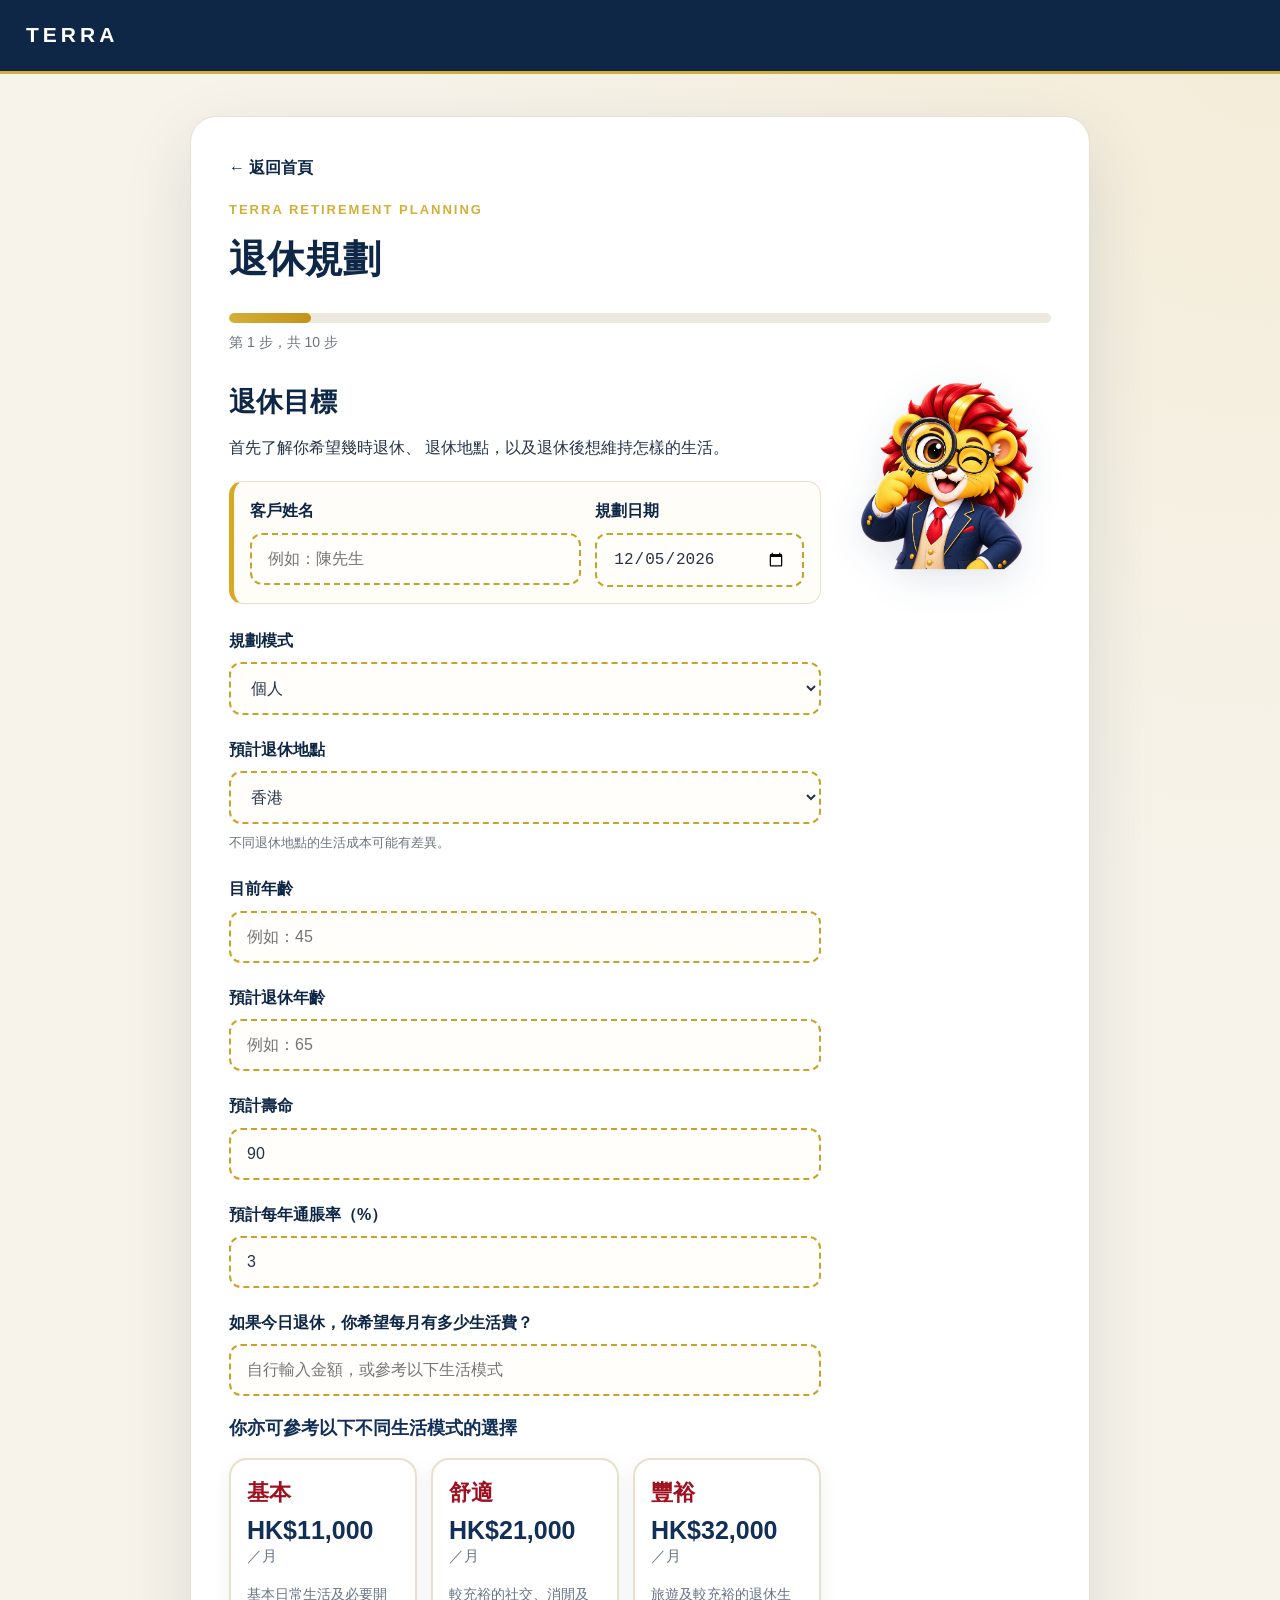
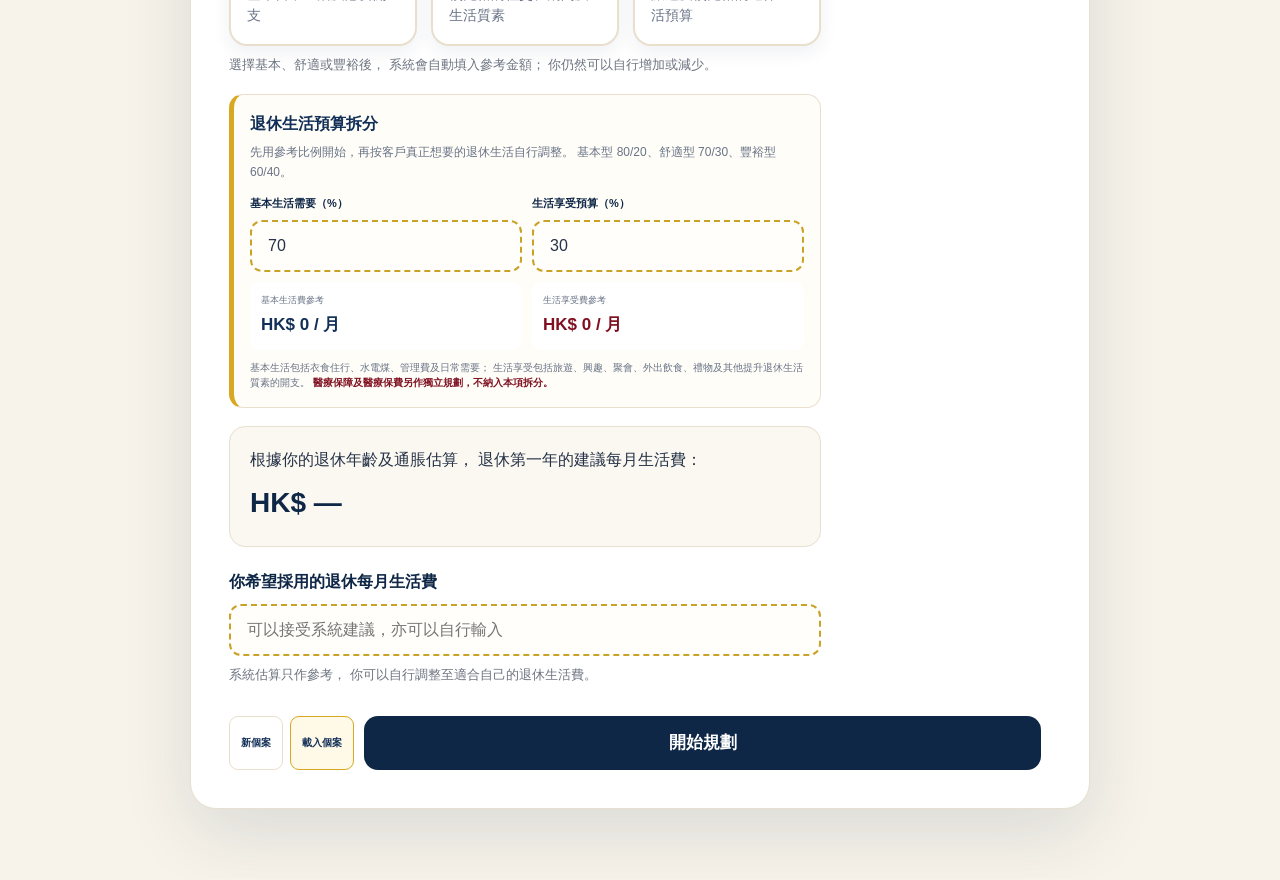
==== commit 3543e782: "Update planner.html" ====
--- a/planner.html
+++ b/planner.html
@@ -3617,8 +3617,6 @@
     <p style="margin:9px 0 0;color:#687386;font-size:8px;line-height:1.55;">*4% 提取參考法則為退休提款經驗法則及規劃情境參考，並非保證回報、保證收入或保證本金不減。此簡化模型未按通脹提高提款額，實際結果會受市場回報、波動及提款情況影響。</p>
   </div>
 
-  </div>
-
   <div style="margin-top:20px;padding:18px 20px;border:2px solid #d7a922;border-radius:16px;background:#fff9e8;box-shadow:0 8px 20px rgba(18,47,87,.06);">
     <div style="display:flex;align-items:flex-start;gap:12px;">
       <span style="display:flex;width:44px;height:34px;min-width:44px;border-radius:999px;align-items:center;justify-content:center;background:#7f1020;color:#ffffff;font-size:9px;font-weight:900;">行動</span>
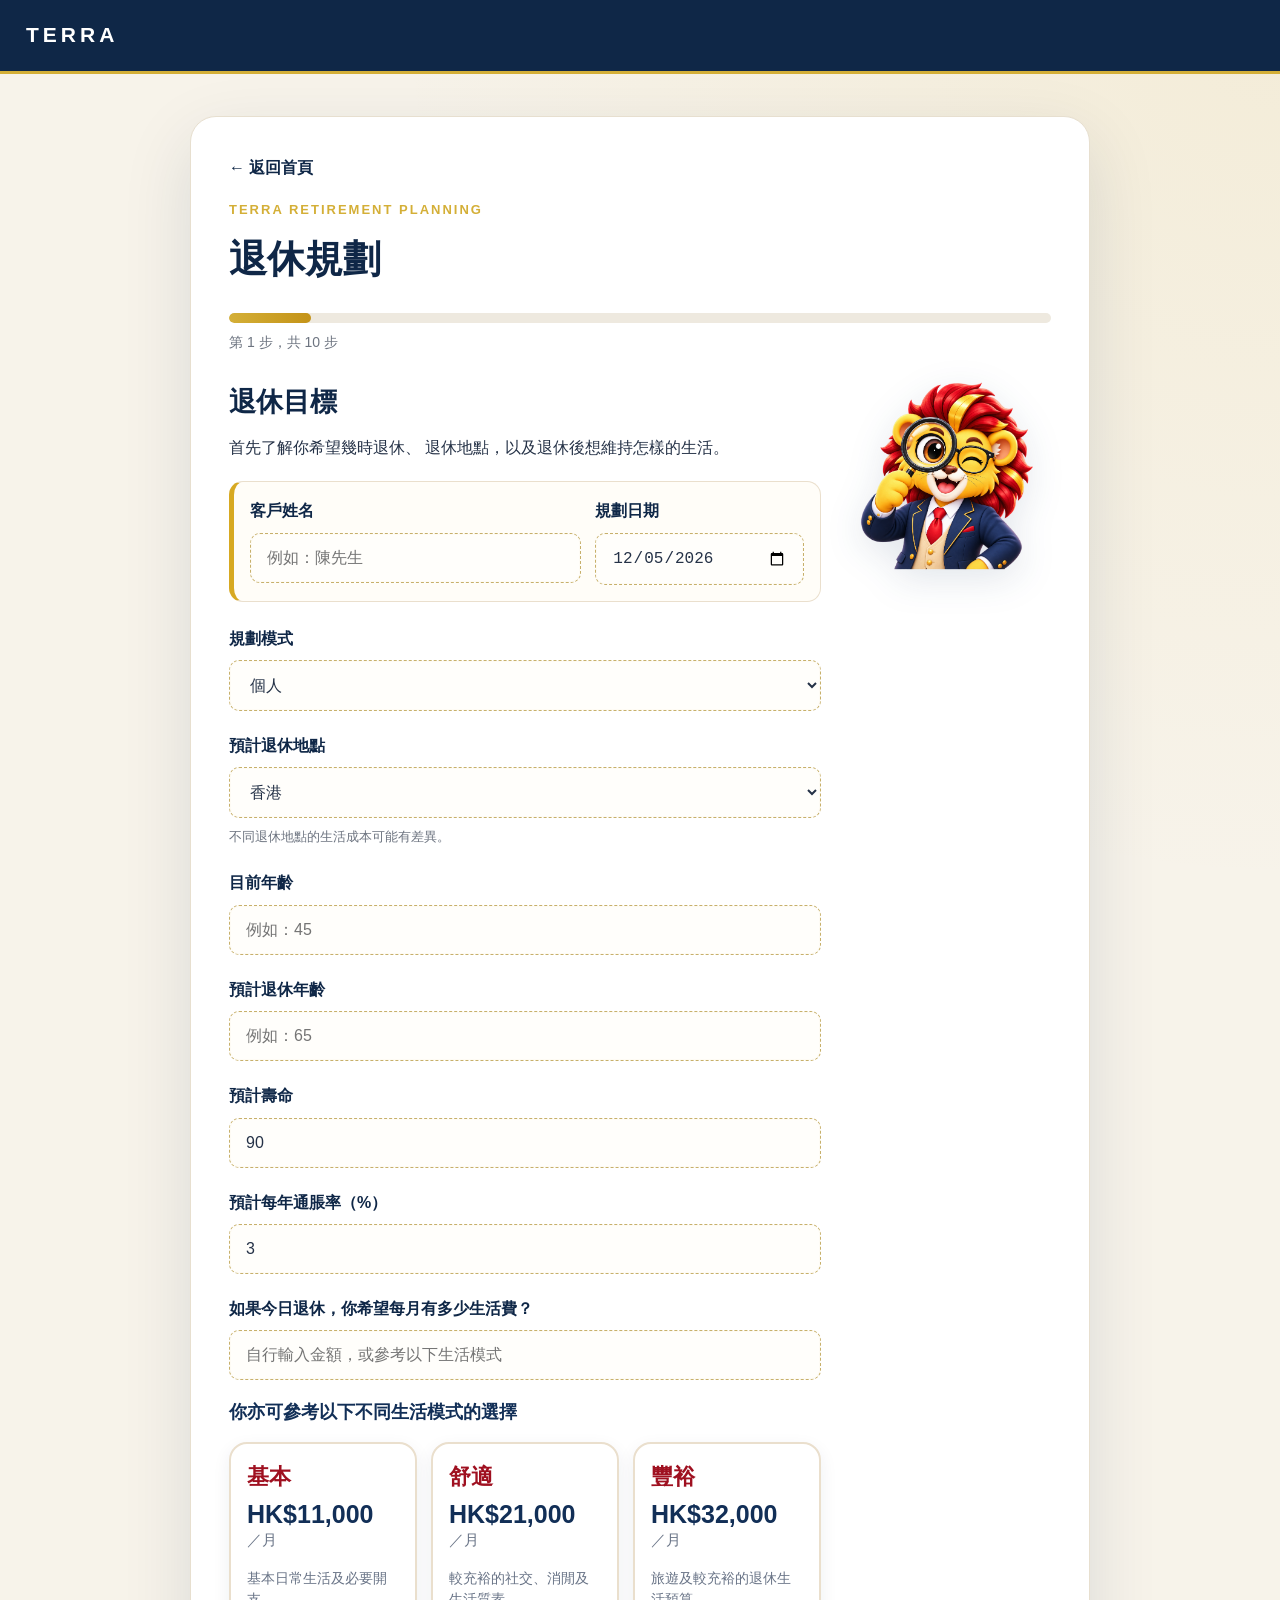
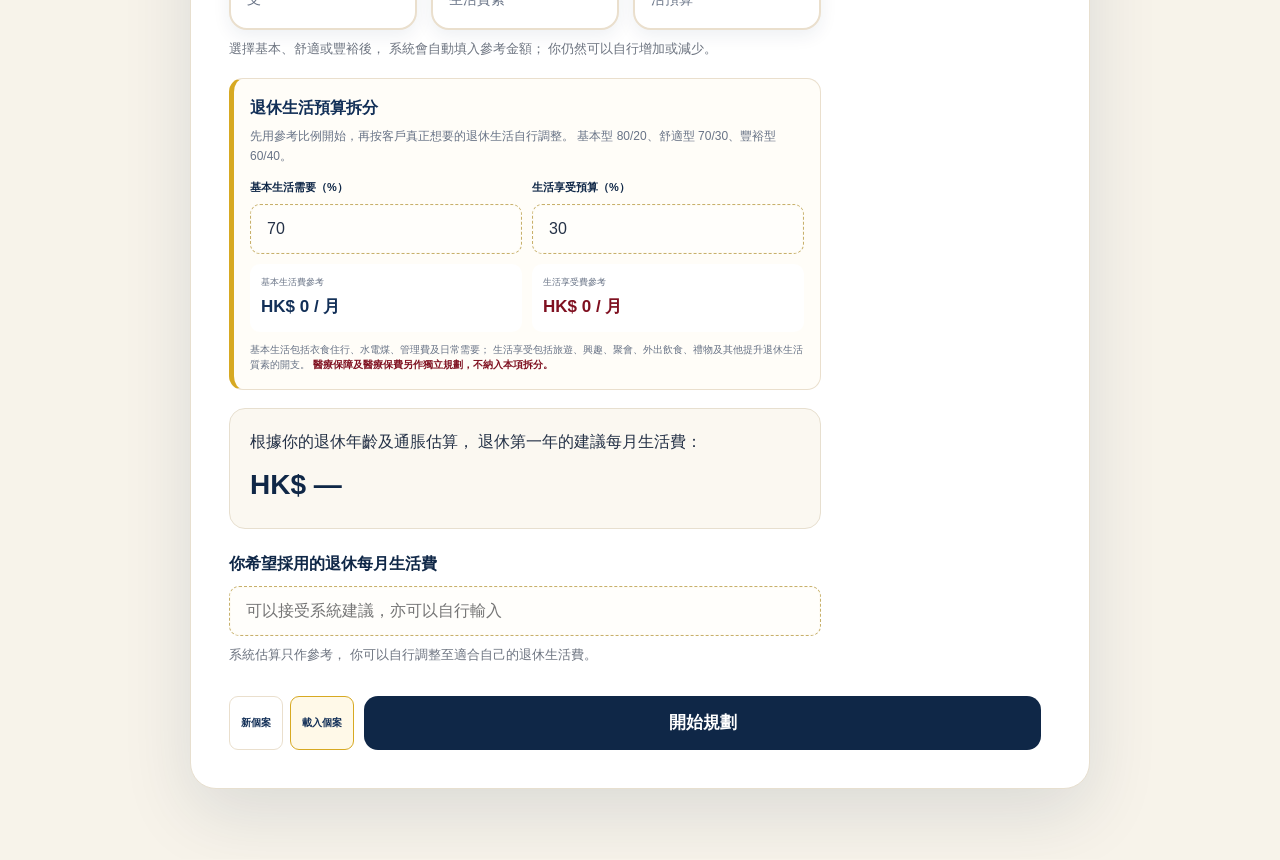
==== commit 00d3e3ae: "Update planner.html" ====
--- a/planner.html
+++ b/planner.html
@@ -59,28 +59,33 @@
       }
     }
 
-    /* TERRA Editable Field Language */
+    /* TERRA Editable Field Language
+       可輸入欄位：低調、較疏的視覺提示 */
     #retirementForm input:not([type="radio"]):not([type="checkbox"]):not([type="hidden"]),
     #retirementForm select,
     #retirementForm textarea {
-      border:2px dashed #c9a227 !important;
+      border:1px dashed #c7b06b !important;
+      border-radius:10px !important;
       background:#fffefb !important;
-      box-shadow:none !important;
+      box-shadow:inset 0 0 0 1px rgba(215,169,34,.03) !important;
     }
+
     #retirementForm input:not([type="radio"]):not([type="checkbox"]):not([type="hidden"]):focus,
     #retirementForm select:focus,
     #retirementForm textarea:focus {
-      border-color:#122f57 !important;
+      border:1.5px solid #122f57 !important;
       background:#ffffff !important;
       outline:none !important;
-      box-shadow:0 0 0 3px rgba(215,169,34,.14) !important;
+      box-shadow:0 0 0 3px rgba(215,169,34,.12) !important;
     }
+
     #retirementForm input:disabled,
     #retirementForm select:disabled,
     #retirementForm textarea:disabled {
       border:1px solid #d9d4ca !important;
       background:#f4f1e8 !important;
       color:#687386 !important;
+      box-shadow:none !important;
     }
 
   </style>
@@ -114,7 +119,7 @@
     </p>
 
 
-    <h1>
+    <h1 id="plannerMainTitle">
       退休規劃
     </h1>
 
@@ -3588,13 +3593,13 @@
       <div style="padding:14px;border:1px solid #eadfcd;border-radius:14px;background:#fffdf8;">
         <span style="display:block;color:#687386;font-size:9px;">方案 2</span><strong style="display:block;color:#122f57;font-size:13px;margin-top:3px;">五年儲蓄計劃</strong><strong id="step8SavingFuture" style="display:block;color:#122f57;font-size:18px;margin-top:7px;">HK$ 0</strong>
       </div>
-      <div style="padding:14px;border:2px solid #d7a922;border-radius:14px;background:#fff9e8;">
-        <span style="display:block;color:#687386;font-size:9px;">方案 3</span><strong style="display:block;color:#7f1020;font-size:13px;margin-top:3px;">投資方案</strong>
+      <div style="padding:14px;border:1px solid #eadfcd;border-radius:14px;background:#fffdf8;">
+        <span style="display:block;color:#687386;font-size:9px;">方案 3</span><strong style="display:block;color:#122f57;font-size:13px;margin-top:3px;">投資方案</strong>
         <div style="display:grid;grid-template-columns:1fr 1fr;gap:7px;margin-top:7px;">
           <div style="padding:8px;border-radius:9px;background:#ffffff;"><span style="display:block;color:#687386;font-size:8px;">一次性投資</span><strong id="step8OneOffInvestmentFuture" style="display:block;color:#122f57;font-size:14px;margin-top:2px;">HK$ 0</strong></div>
           <div style="padding:8px;border-radius:9px;background:#ffffff;"><span style="display:block;color:#687386;font-size:8px;">十年投資計劃</span><strong id="step8TenYearInvestmentFuture" style="display:block;color:#122f57;font-size:14px;margin-top:2px;">HK$ 0</strong></div>
         </div>
-        <span style="display:block;color:#687386;font-size:8px;margin-top:7px;">投資方案合計</span><strong id="step8InvestmentFuture" style="display:block;color:#7f1020;font-size:17px;margin-top:2px;">HK$ 0</strong>
+        <span style="display:block;color:#687386;font-size:8px;margin-top:7px;">投資方案合計</span><strong id="step8InvestmentFuture" style="display:block;color:#122f57;font-size:17px;margin-top:2px;">HK$ 0</strong>
       </div>
     </div>
   </div>
@@ -3617,12 +3622,6 @@
     <p style="margin:9px 0 0;color:#687386;font-size:8px;line-height:1.55;">*4% 提取參考法則為退休提款經驗法則及規劃情境參考，並非保證回報、保證收入或保證本金不減。此簡化模型未按通脹提高提款額，實際結果會受市場回報、波動及提款情況影響。</p>
   </div>
 
-  <div style="margin-top:20px;padding:18px 20px;border:2px solid #d7a922;border-radius:16px;background:#fff9e8;box-shadow:0 8px 20px rgba(18,47,87,.06);">
-    <div style="display:flex;align-items:flex-start;gap:12px;">
-      <span style="display:flex;width:44px;height:34px;min-width:44px;border-radius:999px;align-items:center;justify-content:center;background:#7f1020;color:#ffffff;font-size:9px;font-weight:900;">行動</span>
-      <div><strong style="display:block;color:#7f1020;font-size:18px;">確認方案，向完善退休生活出發</strong><p style="margin:7px 0 0;color:#687386;font-size:12px;line-height:1.7;">按你的現金流、風險承受能力及整體資產配置，確認合適的方案組合，逐步落實並每年檢視。</p></div>
-    </div>
-  </div>
 
   <div style="margin-top:20px;padding-top:17px;border-top:1px solid #eadfcd;">
     <h3 style="margin:0 0 10px;color:#122f57;">退休前 4 個重要提醒</h3>
@@ -3670,16 +3669,9 @@
   >
 
     <div>
-      <p style="margin:0 0 5px;color:#d7a922;font-size:11px;font-weight:900;letter-spacing:.08em;">時間價值分析</p>
-
-      <h2 style="margin-bottom:6px;">
+      <h2 style="margin:0;color:#122f57;">
         延遲 5 年的代價
       </h2>
-
-      <p style="margin:0;color:#687386;line-height:1.65;max-width:810px;">
-        要達到相同的退休儲備目標，時間愈少，所需投入通常愈高。
-        以下保持同一個退休目標及同一套回報假設，只把開始時間延遲 5 年作比較。
-      </p>
     </div>
 
     <img
@@ -3834,18 +3826,10 @@
         愈早開始，壓力愈細；愈遲開始，成本愈高。
       </strong>
 
-      <p style="margin:8px 0 0;color:#27364a;font-size:11px;line-height:1.7;">
-        同一個退休目標，今天開始，往往可以用較輕鬆的步伐完成；
-        若延遲 5 年才開始，通常需要投入更多資金，才能追上同樣效果。
-      </p>
-
-      <p style="margin:7px 0 0;color:#d7a922;font-size:12px;font-weight:900;line-height:1.55;">
+      <p style="margin:10px 0 0;color:#d7a922;font-size:13px;font-weight:900;line-height:1.55;">
         退休規劃，最理想的起點，不是將來，而是現在。
       </p>
 
-      <p id="delayMethodNote" style="margin:9px 0 0;color:#687386;font-size:9px;line-height:1.6;">
-        延遲情境以相同回報假設及相同退休時儲備目標作數學比較。
-      </p>
     </div>
 
     <img
@@ -3943,100 +3927,43 @@
   </div>
 
 
+
   <div
     style="
-      padding:18px 20px;
-      border-radius:18px;
-      background:#122f57;
-      color:#ffffff;
-      margin-bottom:18px;
+      margin-top:18px;
+      display:grid;
+      grid-template-columns:repeat(3,minmax(0,1fr));
+      gap:12px;
     "
   >
-    <span style="display:block;opacity:.68;font-size:10px;">TERRA 年度檢視</span>
-    <strong style="display:block;font-size:24px;margin-top:4px;color:#d7a922;">每年至少檢視一次退休計劃</strong>
-    <p style="margin:7px 0 0;font-size:11px;line-height:1.6;opacity:.84;">
-      如健康、家庭責任、收入、資產或市場出現重大改變，不需要等到下一年，應提早重新評估。
-    </p>
-  </div>
-
-
-  <div style="display:grid;grid-template-columns:repeat(3,minmax(0,1fr));gap:11px;">
-
-    <div style="padding:15px;border:1px solid #eadfcd;border-radius:14px;background:#fffdf8;">
-      <strong style="display:block;color:#122f57;font-size:13px;">健康與醫療保障</strong>
-      <p style="margin:5px 0 0;color:#687386;font-size:10px;line-height:1.55;">身體狀況、醫療需要、保單保障及退休後保費負擔有否改變。</p>
-    </div>
-
-    <div style="padding:15px;border:1px solid #eadfcd;border-radius:14px;background:#fffdf8;">
-      <strong style="display:block;color:#122f57;font-size:13px;">家庭與責任</strong>
-      <p style="margin:5px 0 0;color:#687386;font-size:10px;line-height:1.55;">子女、父母、配偶及其他家庭責任有否增加或減少。</p>
-    </div>
-
-    <div style="padding:15px;border:1px solid #eadfcd;border-radius:14px;background:#fffdf8;">
-      <strong style="display:block;color:#122f57;font-size:13px;">收入與生活開支</strong>
-      <p style="margin:5px 0 0;color:#687386;font-size:10px;line-height:1.55;">收入、儲蓄能力、日常支出及預期退休生活模式有否改變。</p>
-    </div>
-
-    <div style="padding:15px;border:1px solid #eadfcd;border-radius:14px;background:#fffdf8;">
-      <strong style="display:block;color:#122f57;font-size:13px;">經濟環境與投資</strong>
-      <p style="margin:5px 0 0;color:#687386;font-size:10px;line-height:1.55;">利率、市場環境、資產配置及退休後提款策略是否仍然合適。</p>
-    </div>
-
-    <div style="padding:15px;border:1px solid #eadfcd;border-radius:14px;background:#fffdf8;">
-      <strong style="display:block;color:#122f57;font-size:13px;">居住與退休地點</strong>
-      <p style="margin:5px 0 0;color:#687386;font-size:10px;line-height:1.55;">自住、租住、搬遷、移居及居住成本是否與原先假設一致。</p>
-    </div>
-
-    <div style="padding:15px;border:2px solid #d7a922;border-radius:14px;background:#fff9e8;">
-      <strong style="display:block;color:#7f1020;font-size:13px;">退休目標與進度</strong>
-      <p style="margin:5px 0 0;color:#687386;font-size:10px;line-height:1.55;">退休年齡、壽命假設、資金缺口及已累積退休儲備是否仍然在軌道上。</p>
-    </div>
-
-  </div>
-
-
-  <div
-    style="
-      margin-top:20px;
-      display:grid;
-      grid-template-columns:repeat(3,minmax(0,1fr));
-      gap:10px;
-    "
-  >
-
-    <div style="padding:14px;border-radius:13px;background:#f8f4eb;">
-      <span style="display:block;color:#687386;font-size:9px;">固定節奏</span>
-      <strong style="display:block;color:#122f57;font-size:14px;margin-top:3px;">每年 1 次全面檢視</strong>
-    </div>
-
-    <div style="padding:14px;border-radius:13px;background:#f8f4eb;">
-      <span style="display:block;color:#687386;font-size:9px;">重大改變</span>
-      <strong style="display:block;color:#122f57;font-size:14px;margin-top:3px;">即時重新評估</strong>
-    </div>
-
-    <div style="padding:14px;border-radius:13px;background:#7f1020;color:#ffffff;">
-      <span style="display:block;opacity:.68;font-size:9px;">服務目標</span>
-      <strong style="display:block;color:#d7a922;font-size:14px;margin-top:3px;">讓退休計劃一直保持在軌道上</strong>
-    </div>
-
-  </div>
-
-
-  <div
-    style="
-      margin-top:22px;
-      padding:18px 20px;
-      border:2px solid #d7a922;
-      border-radius:16px;
-      background:#fffdf8;
-      text-align:center;
-    "
-  >
-    <strong style="display:block;color:#122f57;font-size:18px;">規劃今天，檢視每年，讓退休目標一步一步成為現實。</strong>
-    <p style="margin:7px 0 0;color:#687386;font-size:11px;line-height:1.6;">
-      建議與理財顧問保持定期聯絡，按最新情況更新退休方案。
-    </p>
-  </div>
+
+    <div style="padding:16px;border:1px solid #eadfcd;border-radius:14px;background:#fffdf8;display:grid;grid-template-columns:42px minmax(0,1fr);gap:11px;align-items:center;">
+      <span aria-hidden="true" style="display:flex;width:42px;height:42px;align-items:center;justify-content:center;border-radius:50%;background:#122f57;color:#d7a922;font-size:20px;font-weight:900;">↻</span>
+      <div>
+        <span style="display:block;color:#687386;font-size:9px;">固定節奏</span>
+        <strong style="display:block;color:#122f57;font-size:16px;margin-top:3px;">每年 1 次全面檢視</strong>
+      </div>
+    </div>
+
+    <div style="padding:16px;border:1px solid #eadfcd;border-radius:14px;background:#fffdf8;display:grid;grid-template-columns:42px minmax(0,1fr);gap:11px;align-items:center;">
+      <span aria-hidden="true" style="display:flex;width:42px;height:42px;align-items:center;justify-content:center;border-radius:50%;background:#fff0f2;color:#7f1020;border:1px solid #7f1020;font-size:21px;font-weight:900;">!</span>
+      <div>
+        <span style="display:block;color:#687386;font-size:9px;">重大改變</span>
+        <strong style="display:block;color:#7f1020;font-size:16px;margin-top:3px;">即時重新評估</strong>
+      </div>
+    </div>
+
+    <div style="padding:16px;border-radius:14px;background:#7f1020;color:#ffffff;display:grid;grid-template-columns:42px minmax(0,1fr);gap:11px;align-items:center;">
+      <span aria-hidden="true" style="display:flex;width:42px;height:42px;align-items:center;justify-content:center;border-radius:50%;background:#ffffff;color:#7f1020;font-size:19px;font-weight:900;">✓</span>
+      <div>
+        <span style="display:block;opacity:.7;font-size:9px;">服務目標</span>
+        <strong style="display:block;color:#d7a922;font-size:16px;margin-top:3px;">讓退休計劃一直保持在軌道上</strong>
+      </div>
+    </div>
+
+  </div>
+
+
 
 </section>
 
@@ -4111,9 +4038,38 @@
         </div>
 
 
-        <div id="finalActionWrap" style="display:grid;gap:7px;min-width:260px;">
-          <button type="button" id="nextBtn">開始規劃</button>
-          <button type="button" id="reviewCaseBtn" hidden style="padding:10px 14px;border:2px solid #d7a922;border-radius:10px;background:#fff9e8;color:#7f1020;font-size:11px;font-weight:900;cursor:pointer;">覆檢個案</button>
+        <div
+          id="finalActionWrap"
+          style="
+            display:grid;
+            gap:7px;
+            min-width:260px;
+          "
+        >
+          <button
+            type="button"
+            id="nextBtn"
+          >
+            開始規劃
+          </button>
+
+          <button
+            type="button"
+            id="reviewCaseBtn"
+            style="
+              display:none;
+              padding:10px 14px;
+              border:2px solid #d7a922;
+              border-radius:10px;
+              background:#fff9e8;
+              color:#7f1020;
+              font-size:11px;
+              font-weight:900;
+              cursor:pointer;
+            "
+          >
+            覆檢個案
+          </button>
         </div>
 
       </div>
@@ -4124,6 +4080,92 @@
   </div>
 
 </main>
+
+
+<!-- ==================================
+     TERRA 儲存成功提示
+=================================== -->
+<div
+  id="terraSaveSuccessModal"
+  hidden
+  style="
+    position:fixed;
+    inset:0;
+    z-index:10020;
+    background:rgba(18,47,87,.42);
+    padding:24px;
+    align-items:center;
+    justify-content:center;
+  "
+>
+  <div
+    style="
+      width:min(390px,90vw);
+      padding:24px 22px 20px;
+      border:2px solid #d7a922;
+      border-radius:20px;
+      background:#fffdf8;
+      box-shadow:0 24px 60px rgba(18,47,87,.28);
+      text-align:center;
+    "
+  >
+    <div
+      style="
+        width:52px;
+        height:52px;
+        margin:0 auto 12px;
+        display:flex;
+        align-items:center;
+        justify-content:center;
+        border-radius:50%;
+        background:#122f57;
+        color:#d7a922;
+        font-size:28px;
+        font-weight:900;
+      "
+    >✓</div>
+
+    <strong
+      id="terraSaveSuccessTitle"
+      style="
+        display:block;
+        color:#122f57;
+        font-size:19px;
+      "
+    >
+      個案已成功儲存
+    </strong>
+
+    <p
+      id="terraSaveSuccessMessage"
+      style="
+        margin:8px 0 16px;
+        color:#687386;
+        font-size:11px;
+        line-height:1.6;
+      "
+    >
+      退休解決方案已保存於目前裝置。
+    </p>
+
+    <button
+      type="button"
+      id="terraSaveSuccessOkBtn"
+      style="
+        min-width:120px;
+        padding:10px 18px;
+        border:2px solid #d7a922;
+        border-radius:10px;
+        background:#122f57;
+        color:#ffffff;
+        font-weight:900;
+        cursor:pointer;
+      "
+    >
+      OK
+    </button>
+  </div>
+</div>
 
 <!-- ==================================
      TERRA 個案管理
@@ -4291,7 +4333,7 @@
 
 
 
-<script src="script.js?v=20260828-25"></script>
+<script src="script.js?v=20260828-30"></script>
 </body>
 
 </html>
